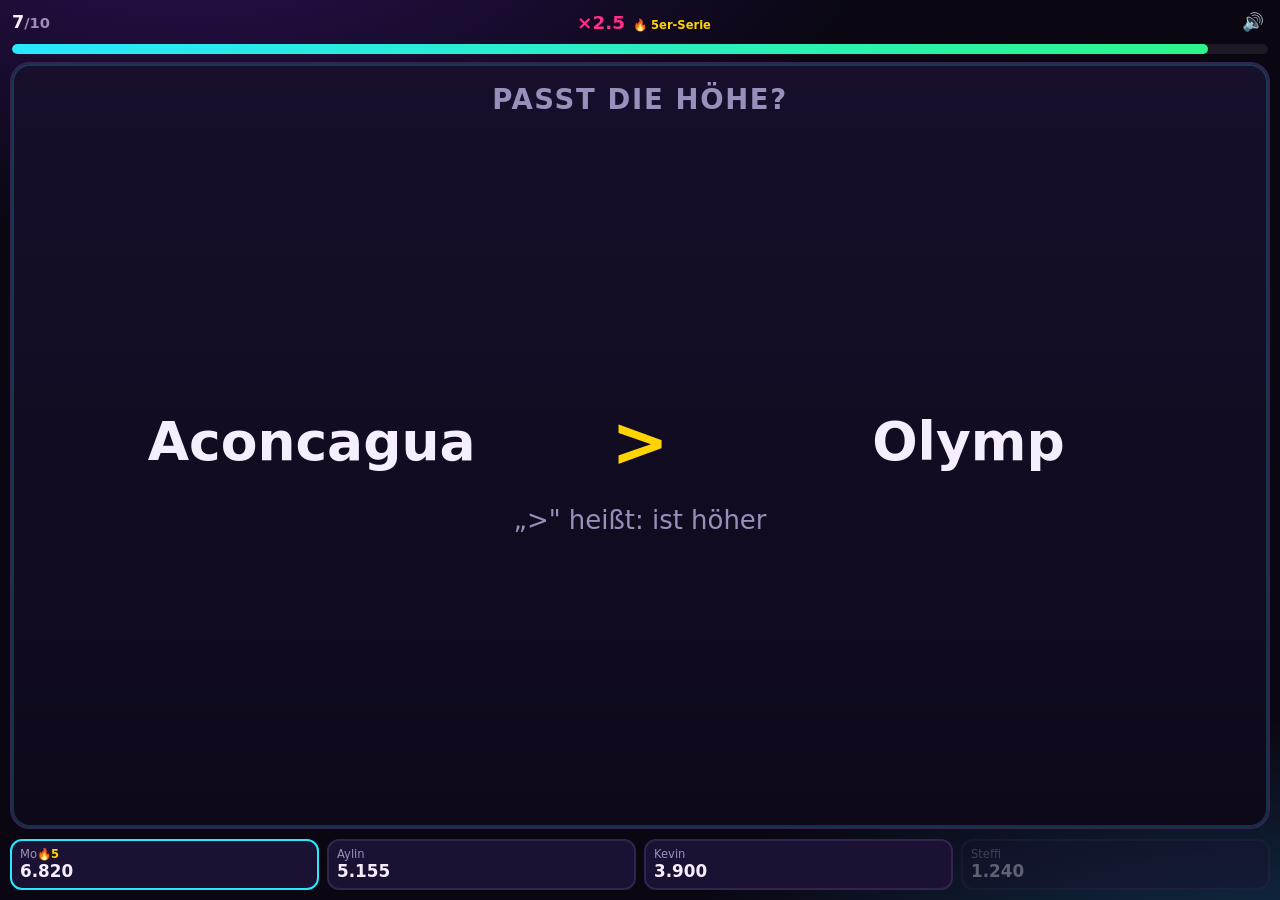
==== public/probe.html @ f50dafd8 "Reflex Royale: Reaktions-Partyspiel für 2-4 Spieler Deno-Server mit WebSocket-Lobby, Vanilla-JS-Fron" ====
<!DOCTYPE html>
<html lang="de">
<head>
<meta charset="utf-8">
<meta name="viewport" content="width=device-width, initial-scale=1">
<title>Layoutprobe</title>
<link rel="stylesheet" href="style.css">
<style>
  /* Für den Screenshot: sonst trifft er Frame 0 mit opacity:0. */
  *, *::before, *::after { animation: none !important; transition: none !important; }
</style>
</head>
<body>
<section id="screen-game" class="screen active">
  <div id="game" class="game">
    <header class="topbar">
      <div class="tb-round"><span id="roundNo">7</span><small>/<span id="roundTotal">10</span></small></div>
      <div id="combo" class="tb-combo show hot">
        <span class="combo-x">&times;2.5</span><span class="combo-n">&#128293; 5er-Serie</span>
      </div>
      <button id="soundBtn" class="tb-sound">&#128266;</button>
    </header>
    <div id="timerbar" class="timerbar"><div id="timerFill" style="width:62%"></div></div>
    <main id="stage" class="stage live">
      <div id="stageContent" class="stage-content"></div>
      <div id="feedback" class="feedback"></div>
      <div id="overlay" class="overlay"></div>
    </main>
    <footer id="scorebar" class="scorebar">
      <div class="chip me"><div class="chip-name">Mo<span class="chip-streak">&#128293;5</span></div><div class="chip-score">6.820</div></div>
      <div class="chip"><div class="chip-name">Aylin</div><div class="chip-score">5.155</div></div>
      <div class="chip"><div class="chip-name">Kevin</div><div class="chip-score">3.900</div></div>
      <div class="chip gone"><div class="chip-name">Steffi</div><div class="chip-score">1.240</div></div>
    </footer>
  </div>
</section>

<script type="module">
import { createRenderer } from "./render.js";
const SAMPLES = {"compare": {"kind": "verdict", "bar": "round", "scale": 2800, "type": "compare", "prompt": "Passt die H\u00f6he?", "hint": "Dr\u00fccke, wenn die Aussage stimmt", "duration": 5200, "triggerAt": 0, "payload": {"left": "Aconcagua", "right": "Olymp", "op": ">", "legend": "ist h\u00f6her"}}, "symbol": {"type": "symbol", "kind": "watch", "bar": "step", "prompt": "Ist das Symbol zu sehen?", "hint": "Dr\u00fccke, sobald genau dieses Symbol erscheint", "duration": 3900, "stepInterval": 1300, "scale": 1300, "triggerAt": 2600, "payload": {"target": "\u2708", "steps": [{"t": 0, "s": "\u273f"}, {"t": 1300, "s": "\u2602"}, {"t": 2600, "s": "\u2708"}]}}, "emojihunt": {"type": "emojihunt", "kind": "watch", "bar": "step", "prompt": "Suche im Raster", "hint": "Dr\u00fccke, sobald \ud83c\udf4e auftaucht", "duration": 3600, "stepInterval": 1800, "scale": 1800, "triggerAt": 1800, "payload": {"target": "\ud83c\udf4e", "cols": 5, "frames": [{"t": 0, "cells": ["\ud83c\udf81", "\ud83c\udf4d", "\u2b50", "\u26a1", "\ud83c\udf49", "\ud83d\udd14", "\u2b50", "\ud83c\udf49", "\ud83d\udd14", "\ud83c\udf49", "\ud83c\udf4b", "\ud83c\udf4d", "\ud83c\udf47", "\u26a1", "\ud83c\udf47", "\ud83c\udf49", "\ud83c\udf4b", "\ud83c\udf4d", "\u2b50", "\ud83c\udf81"]}, {"t": 1800, "cells": ["\ud83d\udc8e", "\ud83c\udf4e", "\u2b50", "\u2b50", "\ud83d\udd14", "\ud83c\udf49", "\ud83c\udf49", "\ud83d\udc51", "\ud83d\udc51", "\u26a1", "\ud83c\udf47", "\ud83d\udc8e", "\ud83d\udd14", "\ud83c\udf49", "\ud83d\udd14", "\ud83c\udf4b", "\ud83c\udf81", "\u26a1", "\ud83c\udf47", "\ud83c\udf49"]}]}}, "category": {"type": "category", "kind": "watch", "bar": "step", "prompt": "Kategorie: OBST", "hint": "Dr\u00fccke, sobald ein Wort aus der Kategorie OBST erscheint", "duration": 3400, "stepInterval": 1700, "scale": 1700, "triggerAt": 1700, "payload": {"label": "OBST", "steps": [{"t": 0, "w": "Beige"}, {"t": 1700, "w": "Mango"}]}}, "numbers": {"type": "numbers", "kind": "watch", "bar": "step", "prompt": "Zahl durch 5 teilbar?", "hint": "Dr\u00fccke, sobald eine Zahl durch 5 teilbar erscheint", "duration": 2800, "stepInterval": 1400, "scale": 1400, "triggerAt": 1400, "payload": {"ruleText": "durch 5 teilbar", "steps": [{"t": 0, "n": 74}, {"t": 1400, "n": 60}]}}, "redtriangle": {"kind": "watch", "bar": "none", "scale": 1200, "type": "redtriangle", "prompt": "Finde das rote Dreieck", "hint": "Dr\u00fccke, sobald es hinter den Kl\u00f6tzen hervorkommt", "duration": 5200, "triggerAt": 1580, "payload": {"tri": {"size": 17, "x": 52.65300902050107, "y": 52.56295968374821}, "cover": {"w": 34.94083672055092, "h": 33.79613604744829, "x": 48.18045902472856, "y": 48.30566815651925, "vx": -9.591311166063205, "vy": -7.9496943591847185, "c": "#2b3350"}, "decoys": [{"w": 19.47031348092759, "h": 25.35208919946324, "x": 20.714743122238755, "y": 67.75239620953056, "vx": -18.473694466186835, "vy": 20.83217669225305, "c": "#3a2f6b", "shape": "tri"}, {"w": 14.234524244012448, "h": 14.007587907480616, "x": 15.075745987123184, "y": 42.6094149661124, "vx": -18.80406579497106, "vy": -17.55029815632541, "c": "#1f4d5c", "shape": "tri"}, {"w": 15.254197005195966, "h": 20.18206855095222, "x": 10.193867034155247, "y": 35.7971902564366, "vx": 21.280525351223176, "vy": -7.865821152509945, "c": "#4a2b46", "shape": "tri"}, {"w": 22.25277326508252, "h": 21.47027501969145, "x": 33.467370672477145, "y": 1.0808300814253435, "vx": -18.76496717508939, "vy": 6.063957543035046, "c": "#2f4a2b", "shape": "tri"}, {"w": 22.791680502751284, "h": 19.515104475546273, "x": 27.676231895338926, "y": 51.3059593809182, "vx": -10.70695305271674, "vy": -16.616252565763148, "c": "#5c4423", "shape": "circle"}]}}, "smileys": {"kind": "watch", "bar": "none", "scale": 1200, "type": "smileys", "prompt": "Ist ein trauriger Smiley zu sehen?", "hint": "Dr\u00fccke, sobald einer traurig guckt", "duration": 6500, "triggerAt": 2863, "payload": {"cols": 5, "faces": ["\ud83d\ude42", "\ud83d\ude0a", "\ud83d\ude0a", "\ud83d\ude00", "\ud83d\ude0a", "\ud83d\ude04", "\ud83d\ude42", "\ud83d\ude0a", "\ud83d\ude00", "\ud83d\ude0a", "\ud83d\ude00", "\ud83d\ude00", "\ud83d\ude42", "\ud83d\ude00", "\ud83d\ude00", "\ud83d\ude04", "\ud83d\ude00", "\ud83d\ude00", "\ud83d\ude42", "\ud83d\ude42"], "flips": [{"t": 240, "i": 8, "f": "\ud83d\ude0a"}, {"t": 469, "i": 17, "f": "\ud83d\ude04"}, {"t": 729, "i": 9, "f": "\ud83d\ude42"}, {"t": 967, "i": 10, "f": "\ud83d\ude00"}, {"t": 1257, "i": 2, "f": "\ud83d\ude00"}, {"t": 1475, "i": 18, "f": "\ud83d\ude04"}, {"t": 1719, "i": 8, "f": "\ud83d\ude42"}, {"t": 1958, "i": 6, "f": "\ud83d\ude04"}, {"t": 2238, "i": 7, "f": "\ud83d\ude0a"}, {"t": 2478, "i": 1, "f": "\ud83d\ude0a"}, {"t": 2685, "i": 1, "f": "\ud83d\ude00"}, {"t": 2978, "i": 8, "f": "\ud83d\ude00"}, {"t": 3261, "i": 1, "f": "\ud83d\ude0a"}, {"t": 3486, "i": 2, "f": "\ud83d\ude04"}, {"t": 3758, "i": 8, "f": "\ud83d\ude42"}, {"t": 4271, "i": 18, "f": "\ud83d\ude0a"}, {"t": 4566, "i": 2, "f": "\ud83d\ude42"}, {"t": 4821, "i": 12, "f": "\ud83d\ude04"}, {"t": 5040, "i": 9, "f": "\ud83d\ude04"}, {"t": 5495, "i": 12, "f": "\ud83d\ude42"}, {"t": 5729, "i": 8, "f": "\ud83d\ude04"}, {"t": 6008, "i": 12, "f": "\ud83d\ude00"}, {"t": 6242, "i": 19, "f": "\ud83d\ude42"}], "sadIndex": 10, "sad": "\ud83d\ude2d", "sadAt": 2863}}, "same": {"kind": "verdict", "bar": "round", "scale": 2800, "type": "same", "prompt": "Beide Muster gleich?", "hint": "Dr\u00fccke, wenn sie identisch sind", "duration": 5800, "triggerAt": 0, "payload": {"a": ["\u2618", "\u273f", "\u2602", "\u2602", "\u2618", "\u2618", "\u263e", "\u2618", "\u2618"], "b": ["\u2618", "\u273f", "\u2602", "\u2602", "\u2618", "\u2618", "\u263e", "\u2618", "\u2618"], "cols": 3}}, "traffic": {"kind": "watch", "bar": "none", "scale": 1200, "type": "traffic", "prompt": "Dr\u00fccke bei GR\u00dcN", "hint": "Gelb ist eine Falle \u2013 nur Gr\u00fcn z\u00e4hlt", "duration": 6000, "triggerAt": 1700, "payload": {"steps": [{"t": 0, "s": "red"}, {"t": 1700, "s": "green"}]}}, "timing": {"type": "timing", "kind": "precision", "bar": "none", "prompt": "Genau auf die Linie", "hint": "Dr\u00fccke exakt, wenn der Balken die Markierung erreicht", "duration": 4200, "scale": 450, "tolerance": 450, "triggerAt": 3023, "payload": {"markPct": 0.7198365365131214}}, "stroop": {"kind": "verdict", "bar": "round", "scale": 1600, "type": "stroop", "prompt": "Wort und Farbe gleich?", "hint": "Dr\u00fccke nur, wenn das Wort in seiner eigenen Farbe steht", "duration": 4200, "triggerAt": 0, "payload": {"word": "GR\u00dcN", "hex": "#25d366"}}};
const view = (location.hash || "#compare").slice(1);
const $ = (id) => document.getElementById(id);

const LOBBY = `
<section class="screen active"><div class="lobby">
  <div class="codebox"><span class="codebox-label">Raumcode</span><strong>7QK4</strong>
    <span class="codebox-vis">&Ouml;ffentlich &ndash; steht in der Liste</span>
    <button class="btn ghost small">Link kopieren</button></div>
  <div class="lobby-head"><h2>Spieler <span>3/4</span></h2></div>
  <div class="playerlist">
    <div class="pcard"><div class="pcard-name">Mo &#128081;</div><div class="pcard-state">Host</div></div>
    <div class="pcard ready"><div class="pcard-name">Aylin</div><div class="pcard-state">bereit</div></div>
    <div class="pcard"><div class="pcard-name">Kevin</div><div class="pcard-state">wartet</div></div>
    <div class="pcard empty"><div class="pcard-name">frei</div></div>
  </div>
  <div>
    <div class="setting"><span class="setting-label">Runden</span>
      <div class="segmented"><button class="seg">6</button><button class="seg sel">10</button>
      <button class="seg">14</button><button class="seg">20</button></div></div>
    <div class="setting"><span class="setting-label">Sichtbar</span>
      <div class="segmented"><button class="seg sel">&Ouml;ffentlich</button><button class="seg">Privat</button></div></div>
    <button class="btn big">Spiel starten</button>
    <p class="hintline">Warten auf die anderen &hellip;</p>
  </div>
  <button class="btn ghost small">Raum verlassen</button>
</div></section>`;

const FINAL = `
<section class="screen active"><div class="final">
  <h2 class="final-title">Endstand</h2>
  <ol class="podium">
    <li class="pod pod-0 me"><span class="pod-medal">&#129351;</span><span class="pod-name">Mo</span>
      <span class="pod-meta">6 Runden gewonnen &middot; 5er-Serie &middot; schnellste 214 ms</span><span class="pod-score">12.480</span></li>
    <li class="pod pod-1"><span class="pod-medal">&#129352;</span><span class="pod-name">Aylin</span>
      <span class="pod-meta">3 Runden gewonnen &middot; 3er-Serie &middot; schnellste 268 ms</span><span class="pod-score">9.130</span></li>
    <li class="pod pod-2"><span class="pod-medal">&#129353;</span><span class="pod-name">Kevin</span>
      <span class="pod-meta">1 Runde gewonnen &middot; schnellste 331 ms</span><span class="pod-score">4.005</span></li>
    <li class="pod pod-3"><span class="pod-medal">4&#65039;&#8419;</span><span class="pod-name">Steffi</span>
      <span class="pod-meta">0 Runden gewonnen &middot; schnellste 402 ms</span><span class="pod-score">1.250</span></li>
  </ol>
  <button class="btn big">Nochmal!</button>
</div></section>`;

const HOME = `
<section class="screen active"><div class="home">
  <h1 class="logo"><span>REFLEX</span><em>ROYALE</em></h1>
  <p class="tagline">Schnell dr&uuml;cken. Aber nur, wenn es stimmt.</p>
  <label class="field-label">Dein Name</label>
  <input value="Mo">
  <div class="setting"><span class="setting-label">Sichtbar</span>
    <div class="segmented"><button class="seg sel">&Ouml;ffentlich</button><button class="seg">Privat</button></div></div>
  <button class="btn big">Raum er&ouml;ffnen</button>
  <div class="or"><span>oder beitreten</span></div>
  <div class="rooms-head">Offene R&auml;ume <span>(3)</span></div>
  <div class="roomlist">
    <button class="roomrow"><span class="roomrow-host">Aylin</span><span class="roomrow-meta">10 Runden</span><span class="roomrow-count">3/4</span></button>
    <button class="roomrow"><span class="roomrow-host">Kevin</span><span class="roomrow-meta">20 Runden</span><span class="roomrow-count">2/4</span></button>
    <button class="roomrow"><span class="roomrow-host">Steffi</span><span class="roomrow-meta">6 Runden</span><span class="roomrow-count">1/4</span></button>
  </div>
  <div class="joinrow"><input placeholder="CODE"><button class="btn">Mit Code</button></div>
  <button class="btn ghost small">Wie geht das?</button>
</div></section>`;

if (view === "home") { document.body.innerHTML = HOME; } else
if (view === "lobby") { document.body.innerHTML = LOBBY; }
else if (view === "final") { document.body.innerHTML = FINAL; }
else if (view === "flash") {
  const ov = $("overlay");
  ov.className = "overlay show flash";
  ov.innerHTML = `
    <div class="fl-delta plus">+1.375</div>
    <div class="fl-badges"><span class="fl-badge">BLITZ</span><span class="fl-badge mult">Serie &times;2.5</span></div>
    <div class="fl-win mine">RUNDE GEWONNEN</div>
    <div class="fl-truth">Ab dem Moment war Dr&uuml;cken richtig</div>`;
} else if (view === "prelude") {
  const ov = $("overlay");
  ov.className = "overlay show prelude";
  ov.innerHTML = `
    <div class="prompt">Drücke, sobald &#127826; auftaucht</div>
    <div class="hint">Suche im Raster</div>
    <div class="countdown">2</div>`;
} else if (view === "feedback") {
  const r = SAMPLES.symbol;
  createRenderer(r, $("stageContent")).frame(r.triggerAt + 200);
  const fb = $("feedback");
  fb.className = "feedback show fb-hit";
  fb.innerHTML = "TREFFER<small>241 ms</small>";
  $("stage").classList.add("pressed");
} else {
  const r = SAMPLES[view];
  const inst = createRenderer(r, $("stageContent"));
  const t = r.triggerAt !== null ? r.triggerAt + 250 : r.duration * 0.6;
  inst.frame(t);
  // Balken so setzen, wie ihn die App an dieser Stelle zeigen würde.
  $("timerbar").classList.toggle("off", r.bar === "none");
  let left = 1;
  if (r.bar === "step" && r.stepInterval) left = 1 - (t % r.stepInterval) / r.stepInterval;
  else if (r.bar === "round") left = Math.max(0, 1 - t / r.duration);
  $("timerFill").style.width = (left * 100) + "%";
}
</script>
</body>
</html>
---- public/style.css ----
/* REFLEX ROYALE – Neon-Automat.
   Höhen durchgängig in dvh und über Flex-Resthöhe, nie als Bruchteil des
   Viewports: auf Android zählt vh die eingeblendete URL-Leiste nicht mit.
   Die Spielfläche misst sich per Container-Queries selbst aus, damit die
   Inhalte auf dem Handy und am Rechner gleich gut passen. */

:root {
  --bg: #0a0713;
  --bg2: #150d28;
  --panel: #1b1233;
  --line: #33244f;
  --ink: #f4eeff;
  --dim: #9a8fbb;
  --pink: #ff2e88;
  --cyan: #29e7ff;
  --gold: #ffd400;
  --purple: #8e2de2;
  --good: #2bf58a;
  --bad: #ff4d5e;
  --radius: 16px;
}

* { box-sizing: border-box; margin: 0; padding: 0; }

html, body {
  height: 100%;
  overscroll-behavior: none;
}

body {
  background:
    radial-gradient(90vw 60vh at 15% -10%, #2a1150 0%, transparent 60%),
    radial-gradient(80vw 50vh at 100% 110%, #12324d 0%, transparent 60%),
    var(--bg);
  color: var(--ink);
  font-family: system-ui, -apple-system, "Segoe UI", Roboto, sans-serif;
  font-size: 16px;
  -webkit-tap-highlight-color: transparent;
  -webkit-user-select: none;
  user-select: none;
}

button, input { font: inherit; color: inherit; }

/* --- Bildschirme --------------------------------------------------------- */

.screen {
  position: fixed;
  inset: 0;
  display: none;
  overflow-y: auto;
  padding: env(safe-area-inset-top) env(safe-area-inset-right)
           env(safe-area-inset-bottom) env(safe-area-inset-left);
}
.screen.active { display: block; }
#screen-game.active { display: block; overflow: hidden; }

/* --- Bausteine ----------------------------------------------------------- */

.btn {
  display: block;
  width: 100%;
  padding: 14px 18px;
  border: none;
  border-radius: var(--radius);
  background: linear-gradient(160deg, var(--pink), #b3186a);
  color: #fff;
  font-weight: 800;
  letter-spacing: .04em;
  cursor: pointer;
  box-shadow: 0 6px 0 #7d0f49, 0 10px 24px #ff2e8840;
  transition: transform .08s, box-shadow .08s, filter .15s;
}
.btn:active { transform: translateY(4px); box-shadow: 0 2px 0 #7d0f49; }
.btn:disabled { filter: grayscale(.7) brightness(.6); cursor: not-allowed; }
.btn.big { padding: 18px; font-size: 1.15rem; }
.btn.small { padding: 9px 14px; font-size: .85rem; width: auto; }
.btn.ghost {
  background: transparent;
  border: 2px solid var(--line);
  color: var(--dim);
  box-shadow: none;
}
.btn.ghost:active { transform: translateY(2px); }
.btn.on { background: linear-gradient(160deg, var(--good), #12a35d); box-shadow: 0 6px 0 #0b7a45; }

input {
  width: 100%;
  padding: 14px 16px;
  border: 2px solid var(--line);
  border-radius: var(--radius);
  background: #0f0a1d;
  outline: none;
}
input:focus { border-color: var(--cyan); }

.hintline { color: var(--dim); font-size: .85rem; text-align: center; margin-top: 10px; }

#status, #toast {
  position: fixed;
  left: 50%;
  transform: translateX(-50%);
  padding: 8px 16px;
  border-radius: 999px;
  background: #000c;
  border: 1px solid var(--line);
  font-size: .82rem;
  z-index: 60;
  opacity: 0;
  pointer-events: none;
  transition: opacity .2s;
}
#status { top: calc(8px + env(safe-area-inset-top)); }
#toast { bottom: calc(18px + env(safe-area-inset-bottom)); }
#status.show, #toast.show { opacity: 1; }

/* --- Startseite ---------------------------------------------------------- */

.home, .lobby, .final {
  max-width: 460px;
  margin: 0 auto;
  padding: 28px 20px 40px;
  display: flex;
  flex-direction: column;
  gap: 14px;
  min-height: 100dvh;
  justify-content: center;
}

.logo {
  text-align: center;
  line-height: .92;
  font-weight: 900;
  letter-spacing: .02em;
}
.logo span {
  display: block;
  font-size: 2.6rem;
  color: var(--cyan);
  text-shadow: 0 0 18px #29e7ff80;
}
.logo em {
  display: block;
  font-style: normal;
  font-size: 3.2rem;
  color: var(--gold);
  text-shadow: 0 0 22px #ffd40070;
}
.tagline { text-align: center; color: var(--dim); margin-bottom: 10px; }
.field-label { font-size: .8rem; color: var(--dim); letter-spacing: .08em; text-transform: uppercase; }

.or {
  display: flex;
  align-items: center;
  gap: 12px;
  color: var(--dim);
  font-size: .8rem;
}
.or::before, .or::after {
  content: "";
  flex: 1;
  height: 1px;
  background: var(--line);
}

.joinrow { display: flex; gap: 10px; }
.joinrow input { text-align: center; letter-spacing: .3em; font-weight: 800; }
.joinrow .btn { width: auto; flex: 0 0 auto; }

/* --- Offene Räume -------------------------------------------------------- */

.rooms-head {
  font-size: .8rem;
  letter-spacing: .1em;
  text-transform: uppercase;
  color: var(--dim);
}
.rooms-head span { color: var(--cyan); }
.roomlist { display: flex; flex-direction: column; gap: 8px; }
.rooms-empty {
  font-size: .82rem;
  color: var(--dim);
  line-height: 1.45;
  padding: 12px 14px;
  border: 2px dashed var(--line);
  border-radius: var(--radius);
}
.roomrow {
  display: grid;
  grid-template-columns: minmax(0, 1fr) auto auto;
  align-items: center;
  gap: 12px;
  width: 100%;
  padding: 13px 14px;
  border: 2px solid var(--line);
  border-radius: var(--radius);
  background: var(--panel);
  cursor: pointer;
  text-align: left;
  transition: border-color .15s, transform .08s;
}
.roomrow:active { transform: translateY(2px); }
.roomrow:hover { border-color: var(--cyan); }
.roomrow-host {
  font-weight: 800;
  overflow: hidden;
  text-overflow: ellipsis;
  white-space: nowrap;
}
.roomrow-meta { font-size: .78rem; color: var(--dim); }
.roomrow-count {
  font-weight: 900;
  color: var(--gold);
  font-variant-numeric: tabular-nums;
}
.codebox-vis { display: block; font-size: .76rem; color: var(--dim); margin-bottom: 10px; }

/* --- Lobby --------------------------------------------------------------- */

.codebox {
  text-align: center;
  background: var(--panel);
  border: 2px dashed var(--line);
  border-radius: var(--radius);
  padding: 16px;
}
.codebox-label { display: block; font-size: .72rem; letter-spacing: .18em; color: var(--dim); text-transform: uppercase; }
.codebox strong {
  display: block;
  font-size: 2.6rem;
  font-weight: 900;
  letter-spacing: .22em;
  color: var(--gold);
  margin: 4px 0 10px;
}
.codebox .btn { margin: 0 auto; }

.lobby-head h2 { font-size: 1rem; letter-spacing: .08em; text-transform: uppercase; color: var(--dim); }
.lobby-head span { color: var(--ink); }

.playerlist { display: grid; grid-template-columns: 1fr 1fr; gap: 10px; }
.pcard {
  background: var(--panel);
  border: 2px solid var(--line);
  border-radius: var(--radius);
  padding: 14px 12px;
  min-height: 76px;
  display: flex;
  flex-direction: column;
  justify-content: center;
  gap: 4px;
}
.pcard.empty { opacity: .4; border-style: dashed; }
.pcard.ready { border-color: var(--good); box-shadow: 0 0 18px #2bf58a30; }
.pcard-name { font-weight: 800; overflow: hidden; text-overflow: ellipsis; white-space: nowrap; }
.pcard-state { font-size: .78rem; color: var(--dim); }

.setting { display: flex; align-items: center; justify-content: space-between; gap: 12px; margin: 6px 0 12px; }
.setting-label { font-size: .8rem; color: var(--dim); text-transform: uppercase; letter-spacing: .1em; }
.segmented { display: flex; gap: 6px; }
.seg {
  border: 2px solid var(--line);
  background: transparent;
  color: var(--dim);
  border-radius: 10px;
  padding: 8px 12px;
  font-weight: 800;
  cursor: pointer;
}
.seg.sel { border-color: var(--cyan); color: var(--cyan); background: #29e7ff18; }

/* --- Spielbildschirm ----------------------------------------------------- */
/* Drei gestapelte Zeilen: Kopf und Fuß nehmen, was sie brauchen, die Bühne
   bekommt exakt den Rest. Deshalb min-height:0 – ohne das weigert sich ein
   Flex-Kind zu schrumpfen und die Bühne wächst aus dem Bild heraus. */

.game {
  height: 100dvh;
  display: flex;
  flex-direction: column;
  padding: env(safe-area-inset-top) env(safe-area-inset-right)
           env(safe-area-inset-bottom) env(safe-area-inset-left);
}

.topbar {
  flex: 0 0 auto;
  display: flex;
  align-items: center;
  gap: 10px;
  padding: 8px 12px;
}
.tb-round { font-weight: 900; font-size: 1.1rem; }
.tb-round small { color: var(--dim); font-weight: 700; }
/* Die Serie ist das, was sich über Runden aufbaut und was man verlieren
   kann – sie steht deshalb mittig oben statt am Rand. */
.tb-combo {
  flex: 1;
  display: flex;
  align-items: baseline;
  justify-content: center;
  gap: .5em;
  opacity: 0;
  transition: opacity .25s;
}
.tb-combo.show { opacity: 1; }
.combo-x { font-weight: 900; font-size: 1.15rem; color: var(--gold); }
.combo-n { font-size: .72rem; color: var(--dim); font-weight: 700; }
.tb-combo.hot .combo-x { color: var(--pink); animation: blink .8s infinite; }
.tb-combo.hot .combo-n { color: var(--gold); }
.tb-sound {
  background: none;
  border: none;
  font-size: 1.1rem;
  cursor: pointer;
  padding: 4px;
}

.timerbar {
  flex: 0 0 auto;
  height: 10px;
  transition: opacity .2s;
  margin: 0 12px 8px;
  border-radius: 999px;
  background: #ffffff14;
  overflow: hidden;
}
#timerFill {
  height: 100%;
  width: 100%;
  border-radius: 999px;
  background: linear-gradient(90deg, var(--cyan), var(--good));
}
#timerFill.low { background: linear-gradient(90deg, var(--gold), var(--bad)); }
.timerbar.off { opacity: 0; }

.stage {
  flex: 1 1 auto;
  min-height: 0;
  position: relative;
  margin: 0 10px;
  border-radius: 20px;
  background: linear-gradient(180deg, #170f2b, #0d091a);
  border: 2px solid var(--line);
  overflow: hidden;
  container-type: size;
  touch-action: none;
}
.stage.live { cursor: pointer; }
.stage.live::after {
  content: "";
  position: absolute;
  inset: 0;
  border-radius: 18px;
  box-shadow: inset 0 0 0 2px #29e7ff30;
  pointer-events: none;
}
.stage.pressed { filter: saturate(.55) brightness(.75); }

.stage-content {
  position: absolute;
  inset: 0;
  display: flex;
  flex-direction: column;
  align-items: center;
  justify-content: center;
  gap: 3cqmin;
  padding: 9cqmin 3cqmin 3cqmin;
  text-align: center;
}

/* Die Frage steht die ganze Runde über oben – aus dem Fluss genommen,
   damit der eigentliche Inhalt in der Bühne mittig bleibt. */
.stage-prompt {
  position: absolute;
  top: 2.5cqmin;
  left: 3cqmin;
  right: 3cqmin;
  z-index: 3;
  font-size: 3.6cqmin;
  font-weight: 800;
  letter-spacing: .06em;
  text-transform: uppercase;
  color: var(--dim);
}

.scorebar {
  flex: 0 0 auto;
  display: flex;
  gap: 8px;
  padding: 10px 10px calc(10px + env(safe-area-inset-bottom));
}
.chip {
  flex: 1;
  min-width: 0;
  background: var(--panel);
  border: 2px solid var(--line);
  border-radius: 12px;
  padding: 7px 8px;
  line-height: 1.15;
}
.chip.me { border-color: var(--cyan); }
.chip.gone { opacity: .35; }
.chip-name {
  font-size: .72rem;
  color: var(--dim);
  overflow: hidden;
  text-overflow: ellipsis;
  white-space: nowrap;
}
.chip-streak { color: var(--gold); font-weight: 800; }
.chip-score { font-weight: 900; font-size: 1.05rem; }
.chip.hit { animation: chipHit .45s ease-out; }

@keyframes chipHit {
  0% { transform: scale(1); border-color: var(--gold); }
  40% { transform: scale(1.09); border-color: var(--gold); }
  100% { transform: scale(1); }
}

/* --- Rückmeldung beim Drücken -------------------------------------------- */

.feedback {
  position: absolute;
  inset: 0;
  display: none;
  flex-direction: column;
  align-items: center;
  justify-content: center;
  font-weight: 900;
  font-size: 11cqmin;
  letter-spacing: .04em;
  z-index: 20;
  pointer-events: none;
  text-shadow: 0 4px 24px #000;
}
.feedback.show { display: flex; animation: fbPop .35s ease-out; }
.feedback small { font-size: 5cqmin; opacity: .8; font-weight: 700; }
.fb-hit, .fb-perfect { color: var(--good); }
.fb-early, .fb-wrong, .fb-off { color: var(--bad); }

@keyframes fbPop {
  from { transform: scale(.6); opacity: 0; }
  to { transform: scale(1); opacity: 1; }
}

.shake { animation: shake .4s; }
@keyframes shake {
  0%, 100% { transform: translateX(0); }
  20% { transform: translateX(-8px); }
  40% { transform: translateX(7px); }
  60% { transform: translateX(-5px); }
  80% { transform: translateX(3px); }
}

/* --- Überblendung: Walzen, Vorlauf, Ergebnis ----------------------------- */

.overlay {
  position: absolute;
  inset: 0;
  display: none;
  flex-direction: column;
  align-items: center;
  justify-content: center;
  gap: 2.5cqmin;
  padding: 4cqmin;
  background: #0a0713e8;
  backdrop-filter: blur(3px);
  z-index: 30;
  text-align: center;
}
.overlay.show { display: flex; }

.overlay .prompt {
  font-size: 7cqmin;
  font-weight: 900;
  line-height: 1.15;
  max-width: 92%;
}
.overlay .hint { font-size: 3.8cqmin; color: var(--dim); max-width: 88%; line-height: 1.35; }
.overlay .countdown {
  position: relative;
  font-size: 13cqmin;
  font-weight: 900;
  color: var(--cyan);
  min-height: 1em;
}
.countdown.beat { animation: fbPop .3s ease-out; }
/* „Noch nicht …", wenn jemand schon im Vorlauf tippt. Kostet nichts, sagt
   aber, dass der Druck nicht gezählt hat. */
.countdown.nudge::after {
  content: attr(data-nudge);
  position: absolute;
  left: 50%;
  top: 105%;
  transform: translateX(-50%);
  white-space: nowrap;
  font-size: 3.4cqmin;
  font-weight: 700;
  color: var(--dim);
  animation: fadeOut 1.1s ease-out forwards;
}
@keyframes fadeOut { from { opacity: 1; } to { opacity: 0; } }

@keyframes blink { 50% { opacity: .35; } }

/* --- Kurze Rückmeldung nach der Runde ------------------------------------ */
/* Bewusst keine Tabelle: der Punktestand steht durchgehend unten in der
   Leiste, ein Zwischenstand nach jeder Runde bremst nur. */

.overlay.flash { gap: 1.5cqmin; }
.fl-delta {
  font-size: 16cqmin;
  font-weight: 900;
  font-variant-numeric: tabular-nums;
  line-height: 1;
  animation: fbPop .3s ease-out;
}
.fl-delta.plus { color: var(--good); text-shadow: 0 0 30px #2bf58a55; }
.fl-delta.zero { color: var(--dim); }
.fl-badges { display: flex; flex-wrap: wrap; gap: 1.5cqmin; justify-content: center; }
.fl-badge {
  padding: .9cqmin 2.4cqmin;
  border-radius: 999px;
  background: #ffd40022;
  border: 1px solid #ffd40055;
  color: var(--gold);
  font-size: 3.2cqmin;
  font-weight: 800;
  letter-spacing: .06em;
}
.fl-badge.mult { background: #ff2e8822; border-color: #ff2e8855; color: var(--pink); }
.fl-win { font-size: 5cqmin; font-weight: 900; color: var(--dim); min-height: 1em; }
.fl-win.mine { color: var(--gold); text-shadow: 0 0 22px #ffd4004d; }
.fl-truth { font-size: 3.4cqmin; color: var(--dim); max-width: 90%; }

/* --- Rundeninhalte ------------------------------------------------------- */

.cmp { display: flex; align-items: center; justify-content: center; gap: 3cqmin; width: 100%; }
.cmp-side {
  flex: 1;
  font-size: 7cqmin;
  font-weight: 900;
  line-height: 1.1;
  overflow-wrap: anywhere;
}
.cmp-op {
  flex: 0 0 auto;
  font-size: 9cqmin;
  font-weight: 900;
  color: var(--gold);
}
.cmp-legend { font-size: 3.4cqmin; color: var(--dim); }

.bignum { font-size: 12cqmin; font-weight: 900; font-variant-numeric: tabular-nums; letter-spacing: .02em; }
.bigword { font-size: 10cqmin; font-weight: 900; overflow-wrap: anywhere; }
.bigsym { font-size: 26cqmin; line-height: 1; }
.stroop { font-size: 15cqmin; font-weight: 900; letter-spacing: .04em; }

.pop { animation: popIn .16s ease-out; }
@keyframes popIn {
  from { transform: scale(.72); }
  to { transform: scale(1); }
}

.target-chip {
  display: flex;
  align-items: center;
  gap: 1.6cqmin;
  padding: 1.4cqmin 3cqmin;
  border: 2px solid var(--line);
  border-radius: 999px;
  background: #ffffff0d;
}
.target-chip-label { font-size: 2.8cqmin; color: var(--dim); text-transform: uppercase; letter-spacing: .12em; }
.target-chip-name { font-size: 4.4cqmin; font-weight: 900; color: var(--gold); }
.target-chip-sym { font-size: 6cqmin; }
.swatch { width: 5cqmin; height: 5cqmin; border-radius: 50%; border: 2px solid #fff4; }

.grid {
  display: grid;
  grid-template-columns: repeat(var(--cols), 1fr);
  gap: 1.6cqmin;
  place-content: center;
}
.grid .cell {
  aspect-ratio: 1;
  display: flex;
  align-items: center;
  justify-content: center;
  font-size: 7cqmin;
  line-height: 1;
}
/* 5×4-Raster: an der Bühnenhöhe ausrichten, sonst läuft es unten raus. */
.faces, .hunt, .arrows { width: min(96cqw, 108cqh); }
.arrows .cell { color: var(--cyan); font-size: 8cqmin; }
.arrows { transition: none; }

/* Die beiden Muster brauchen einen sichtbaren Rahmen, sonst liest man sie
   als ein einziges 6×3-Raster und die Aufgabe ergibt keinen Sinn. */
.twin { display: flex; gap: 5cqmin; align-items: center; justify-content: center; }
.twin-grid {
  width: min(38cqw, 46cqh);
  padding: 2cqmin;
  border: 2px solid var(--line);
  border-radius: 14px;
  background: #ffffff0a;
}
.twin-grid .cell { font-size: 8cqmin; }

.field {
  position: relative;
  width: min(94cqw, 94cqh);
  aspect-ratio: 1;
  container-type: size;
}
.dot {
  position: absolute;
  width: 9cqmin;
  height: 9cqmin;
  margin: -4.5cqmin 0 0 -4.5cqmin;
  border-radius: 50%;
  background: var(--cyan);
  box-shadow: 0 0 10px #29e7ff70;
}

.geo { background: #0c0818; border-radius: 14px; overflow: hidden; }
.redtri {
  position: absolute;
  background: #ff2f2f;
  clip-path: polygon(50% 0, 100% 100%, 0 100%);
  filter: drop-shadow(0 0 8px #ff2f2f80);
  z-index: 1;
}
.block {
  position: absolute;
  top: 0;
  left: 0;
  border-radius: 6px;
  z-index: 2;
  will-change: transform;
}
.block-circle { border-radius: 50%; }
.block-tri { clip-path: polygon(50% 0, 100% 100%, 0 100%); border-radius: 0; }

.flash-surface { position: absolute; inset: 0; transition: background .04s linear; }
.type-colorflash .target-chip { position: relative; z-index: 2; background: #000000a8; }

.light {
  display: flex;
  flex-direction: column;
  gap: 2cqmin;
  padding: 3cqmin;
  border-radius: 6cqmin;
  background: #0c0818;
  border: 2px solid var(--line);
}
.lamp {
  width: 16cqmin;
  height: 16cqmin;
  border-radius: 50%;
  background: #ffffff12;
  transition: none;
}
.lamp-red.on { background: #ff3b3b; box-shadow: 0 0 6cqmin #ff3b3b90; }
.lamp-yellow.on { background: #ffd400; box-shadow: 0 0 6cqmin #ffd40090; }
.lamp-green.on { background: #2bf58a; box-shadow: 0 0 8cqmin #2bf58aa0; }

.track {
  position: relative;
  width: 88cqw;
  max-width: 900px;
  height: 12cqmin;
  border-radius: 999px;
  background: #ffffff12;
  overflow: hidden;
}
.track-fill { height: 100%; background: linear-gradient(90deg, var(--purple), var(--cyan)); }
.track-mark {
  position: absolute;
  top: -12%;
  height: 124%;
  width: 1.4cqmin;
  background: var(--gold);
  box-shadow: 0 0 12px var(--gold);
  transform: translateX(-50%);
}
.track-mark.hot { background: #fff; box-shadow: 0 0 22px #fff; }

/* --- Endstand ------------------------------------------------------------ */

.final-title { text-align: center; font-size: 2rem; font-weight: 900; color: var(--gold); }
.podium { list-style: none; display: flex; flex-direction: column; gap: 10px; }
.pod {
  display: grid;
  grid-template-columns: auto 1fr auto;
  grid-template-areas: "medal name score" "medal meta score";
  align-items: center;
  gap: 2px 12px;
  padding: 14px;
  border-radius: var(--radius);
  background: var(--panel);
  border: 2px solid var(--line);
}
.pod-0 { border-color: var(--gold); box-shadow: 0 0 26px #ffd40030; }
.pod.me { background: #29e7ff14; }
.pod-medal { grid-area: medal; font-size: 1.7rem; }
.pod-name { grid-area: name; font-weight: 900; }
.pod-meta { grid-area: meta; font-size: .78rem; color: var(--dim); }
.pod-score { grid-area: score; font-weight: 900; font-size: 1.3rem; color: var(--gold); }

/* --- Hilfe --------------------------------------------------------------- */

#help {
  position: fixed;
  inset: 0;
  z-index: 80;
  background: #06040ceb;
  overflow-y: auto;
  padding: 24px 20px calc(24px + env(safe-area-inset-bottom));
}
.help-inner { max-width: 460px; margin: 0 auto; display: flex; flex-direction: column; gap: 12px; }
.help-inner h2 { color: var(--cyan); }
.help-inner ul { padding-left: 20px; display: flex; flex-direction: column; gap: 8px; }
.help-inner li { line-height: 1.45; }
.help-inner b { color: var(--gold); }

@media (prefers-reduced-motion: reduce) {
  * { animation-duration: .01ms !important; transition-duration: .01ms !important; }
}
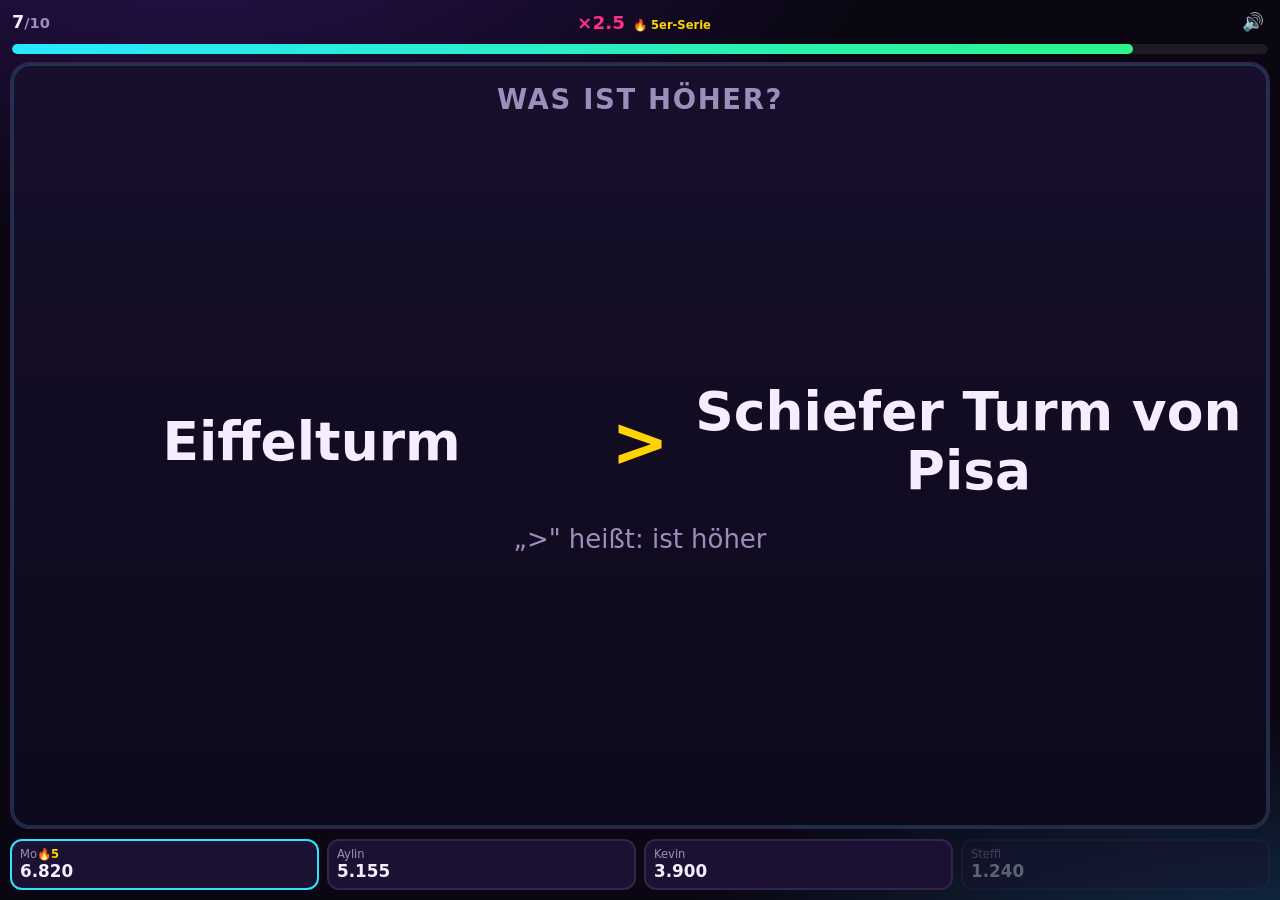
==== commit 5a82b8da: "Runden zu Serien: mehrere Aufgaben statt einem Versuch Bisher war eine Runde nach genau einer Aufgab" ====
--- a/public/probe.html
+++ b/public/probe.html
@@ -37,7 +37,7 @@
 
 <script type="module">
 import { createRenderer } from "./render.js";
-const SAMPLES = {"compare": {"kind": "verdict", "bar": "round", "scale": 2800, "type": "compare", "prompt": "Passt die H\u00f6he?", "hint": "Dr\u00fccke, wenn die Aussage stimmt", "duration": 5200, "triggerAt": 0, "payload": {"left": "Aconcagua", "right": "Olymp", "op": ">", "legend": "ist h\u00f6her"}}, "symbol": {"type": "symbol", "kind": "watch", "bar": "step", "prompt": "Ist das Symbol zu sehen?", "hint": "Dr\u00fccke, sobald genau dieses Symbol erscheint", "duration": 3900, "stepInterval": 1300, "scale": 1300, "triggerAt": 2600, "payload": {"target": "\u2708", "steps": [{"t": 0, "s": "\u273f"}, {"t": 1300, "s": "\u2602"}, {"t": 2600, "s": "\u2708"}]}}, "emojihunt": {"type": "emojihunt", "kind": "watch", "bar": "step", "prompt": "Suche im Raster", "hint": "Dr\u00fccke, sobald \ud83c\udf4e auftaucht", "duration": 3600, "stepInterval": 1800, "scale": 1800, "triggerAt": 1800, "payload": {"target": "\ud83c\udf4e", "cols": 5, "frames": [{"t": 0, "cells": ["\ud83c\udf81", "\ud83c\udf4d", "\u2b50", "\u26a1", "\ud83c\udf49", "\ud83d\udd14", "\u2b50", "\ud83c\udf49", "\ud83d\udd14", "\ud83c\udf49", "\ud83c\udf4b", "\ud83c\udf4d", "\ud83c\udf47", "\u26a1", "\ud83c\udf47", "\ud83c\udf49", "\ud83c\udf4b", "\ud83c\udf4d", "\u2b50", "\ud83c\udf81"]}, {"t": 1800, "cells": ["\ud83d\udc8e", "\ud83c\udf4e", "\u2b50", "\u2b50", "\ud83d\udd14", "\ud83c\udf49", "\ud83c\udf49", "\ud83d\udc51", "\ud83d\udc51", "\u26a1", "\ud83c\udf47", "\ud83d\udc8e", "\ud83d\udd14", "\ud83c\udf49", "\ud83d\udd14", "\ud83c\udf4b", "\ud83c\udf81", "\u26a1", "\ud83c\udf47", "\ud83c\udf49"]}]}}, "category": {"type": "category", "kind": "watch", "bar": "step", "prompt": "Kategorie: OBST", "hint": "Dr\u00fccke, sobald ein Wort aus der Kategorie OBST erscheint", "duration": 3400, "stepInterval": 1700, "scale": 1700, "triggerAt": 1700, "payload": {"label": "OBST", "steps": [{"t": 0, "w": "Beige"}, {"t": 1700, "w": "Mango"}]}}, "numbers": {"type": "numbers", "kind": "watch", "bar": "step", "prompt": "Zahl durch 5 teilbar?", "hint": "Dr\u00fccke, sobald eine Zahl durch 5 teilbar erscheint", "duration": 2800, "stepInterval": 1400, "scale": 1400, "triggerAt": 1400, "payload": {"ruleText": "durch 5 teilbar", "steps": [{"t": 0, "n": 74}, {"t": 1400, "n": 60}]}}, "redtriangle": {"kind": "watch", "bar": "none", "scale": 1200, "type": "redtriangle", "prompt": "Finde das rote Dreieck", "hint": "Dr\u00fccke, sobald es hinter den Kl\u00f6tzen hervorkommt", "duration": 5200, "triggerAt": 1580, "payload": {"tri": {"size": 17, "x": 52.65300902050107, "y": 52.56295968374821}, "cover": {"w": 34.94083672055092, "h": 33.79613604744829, "x": 48.18045902472856, "y": 48.30566815651925, "vx": -9.591311166063205, "vy": -7.9496943591847185, "c": "#2b3350"}, "decoys": [{"w": 19.47031348092759, "h": 25.35208919946324, "x": 20.714743122238755, "y": 67.75239620953056, "vx": -18.473694466186835, "vy": 20.83217669225305, "c": "#3a2f6b", "shape": "tri"}, {"w": 14.234524244012448, "h": 14.007587907480616, "x": 15.075745987123184, "y": 42.6094149661124, "vx": -18.80406579497106, "vy": -17.55029815632541, "c": "#1f4d5c", "shape": "tri"}, {"w": 15.254197005195966, "h": 20.18206855095222, "x": 10.193867034155247, "y": 35.7971902564366, "vx": 21.280525351223176, "vy": -7.865821152509945, "c": "#4a2b46", "shape": "tri"}, {"w": 22.25277326508252, "h": 21.47027501969145, "x": 33.467370672477145, "y": 1.0808300814253435, "vx": -18.76496717508939, "vy": 6.063957543035046, "c": "#2f4a2b", "shape": "tri"}, {"w": 22.791680502751284, "h": 19.515104475546273, "x": 27.676231895338926, "y": 51.3059593809182, "vx": -10.70695305271674, "vy": -16.616252565763148, "c": "#5c4423", "shape": "circle"}]}}, "smileys": {"kind": "watch", "bar": "none", "scale": 1200, "type": "smileys", "prompt": "Ist ein trauriger Smiley zu sehen?", "hint": "Dr\u00fccke, sobald einer traurig guckt", "duration": 6500, "triggerAt": 2863, "payload": {"cols": 5, "faces": ["\ud83d\ude42", "\ud83d\ude0a", "\ud83d\ude0a", "\ud83d\ude00", "\ud83d\ude0a", "\ud83d\ude04", "\ud83d\ude42", "\ud83d\ude0a", "\ud83d\ude00", "\ud83d\ude0a", "\ud83d\ude00", "\ud83d\ude00", "\ud83d\ude42", "\ud83d\ude00", "\ud83d\ude00", "\ud83d\ude04", "\ud83d\ude00", "\ud83d\ude00", "\ud83d\ude42", "\ud83d\ude42"], "flips": [{"t": 240, "i": 8, "f": "\ud83d\ude0a"}, {"t": 469, "i": 17, "f": "\ud83d\ude04"}, {"t": 729, "i": 9, "f": "\ud83d\ude42"}, {"t": 967, "i": 10, "f": "\ud83d\ude00"}, {"t": 1257, "i": 2, "f": "\ud83d\ude00"}, {"t": 1475, "i": 18, "f": "\ud83d\ude04"}, {"t": 1719, "i": 8, "f": "\ud83d\ude42"}, {"t": 1958, "i": 6, "f": "\ud83d\ude04"}, {"t": 2238, "i": 7, "f": "\ud83d\ude0a"}, {"t": 2478, "i": 1, "f": "\ud83d\ude0a"}, {"t": 2685, "i": 1, "f": "\ud83d\ude00"}, {"t": 2978, "i": 8, "f": "\ud83d\ude00"}, {"t": 3261, "i": 1, "f": "\ud83d\ude0a"}, {"t": 3486, "i": 2, "f": "\ud83d\ude04"}, {"t": 3758, "i": 8, "f": "\ud83d\ude42"}, {"t": 4271, "i": 18, "f": "\ud83d\ude0a"}, {"t": 4566, "i": 2, "f": "\ud83d\ude42"}, {"t": 4821, "i": 12, "f": "\ud83d\ude04"}, {"t": 5040, "i": 9, "f": "\ud83d\ude04"}, {"t": 5495, "i": 12, "f": "\ud83d\ude42"}, {"t": 5729, "i": 8, "f": "\ud83d\ude04"}, {"t": 6008, "i": 12, "f": "\ud83d\ude00"}, {"t": 6242, "i": 19, "f": "\ud83d\ude42"}], "sadIndex": 10, "sad": "\ud83d\ude2d", "sadAt": 2863}}, "same": {"kind": "verdict", "bar": "round", "scale": 2800, "type": "same", "prompt": "Beide Muster gleich?", "hint": "Dr\u00fccke, wenn sie identisch sind", "duration": 5800, "triggerAt": 0, "payload": {"a": ["\u2618", "\u273f", "\u2602", "\u2602", "\u2618", "\u2618", "\u263e", "\u2618", "\u2618"], "b": ["\u2618", "\u273f", "\u2602", "\u2602", "\u2618", "\u2618", "\u263e", "\u2618", "\u2618"], "cols": 3}}, "traffic": {"kind": "watch", "bar": "none", "scale": 1200, "type": "traffic", "prompt": "Dr\u00fccke bei GR\u00dcN", "hint": "Gelb ist eine Falle \u2013 nur Gr\u00fcn z\u00e4hlt", "duration": 6000, "triggerAt": 1700, "payload": {"steps": [{"t": 0, "s": "red"}, {"t": 1700, "s": "green"}]}}, "timing": {"type": "timing", "kind": "precision", "bar": "none", "prompt": "Genau auf die Linie", "hint": "Dr\u00fccke exakt, wenn der Balken die Markierung erreicht", "duration": 4200, "scale": 450, "tolerance": 450, "triggerAt": 3023, "payload": {"markPct": 0.7198365365131214}}, "stroop": {"kind": "verdict", "bar": "round", "scale": 1600, "type": "stroop", "prompt": "Wort und Farbe gleich?", "hint": "Dr\u00fccke nur, wenn das Wort in seiner eigenen Farbe steht", "duration": 4200, "triggerAt": 0, "payload": {"word": "GR\u00dcN", "hex": "#25d366"}}};
+const SAMPLES = {"compare": {"type": "compare", "prompt": "Was ist h\u00f6her?", "hint": "Dr\u00fccke, sobald eine Aussage stimmt", "payload": {"op": ">", "legend": "ist h\u00f6her"}, "kind": "series", "bar": "step", "items": [{"t": 0, "hit": false, "left": "Freiheitsstatue", "right": "Shanghai Tower"}, {"t": 2800, "hit": false, "left": "Cheops-Pyramide", "right": "Eiffelturm"}, {"t": 5600, "hit": true, "left": "Eiffelturm", "right": "Schiefer Turm von Pisa"}, {"t": 8400, "hit": false, "left": "Big Ben", "right": "Golden Gate Bridge"}, {"t": 11200, "hit": false, "left": "K\u00f6lner Dom", "right": "Eiffelturm"}, {"t": 14000, "hit": true, "left": "Empire State Building", "right": "Big Ben"}], "stepInterval": 2800, "scale": 2800, "duration": 16800}, "math": {"type": "math", "prompt": "Stimmt die Rechnung?", "hint": "Dr\u00fccke, sobald eine Rechnung aufgeht", "payload": {}, "kind": "series", "bar": "step", "items": [{"t": 0, "hit": false, "expr": "96 \u2212 71", "shown": 34}, {"t": 2500, "hit": true, "expr": "4 \u00d7 8", "shown": 32}, {"t": 5000, "hit": false, "expr": "6 \u00d7 11", "shown": 56}, {"t": 7500, "hit": false, "expr": "12 \u00d7 8", "shown": 106}, {"t": 10000, "hit": true, "expr": "46 \u2212 16", "shown": 30}, {"t": 12500, "hit": false, "expr": "6 \u00d7 10", "shown": 49}], "stepInterval": 2500, "scale": 2500, "duration": 15000}, "stroop": {"type": "stroop", "prompt": "Wort und Farbe gleich?", "hint": "Dr\u00fccke, sobald ein Wort in seiner eigenen Farbe steht", "payload": {}, "kind": "series", "bar": "step", "items": [{"t": 0, "hit": false, "word": "ROT", "hex": "#b14bff"}, {"t": 1600, "hit": false, "word": "GR\u00dcN", "hex": "#3b7bff"}, {"t": 3200, "hit": true, "word": "ORANGE", "hex": "#ff8c1a"}, {"t": 4800, "hit": false, "word": "GELB", "hex": "#ff3b3b"}, {"t": 6400, "hit": true, "word": "ORANGE", "hex": "#ff8c1a"}, {"t": 8000, "hit": false, "word": "GELB", "hex": "#ffffff"}, {"t": 9600, "hit": true, "word": "ORANGE", "hex": "#ff8c1a"}, {"t": 11200, "hit": false, "word": "ORANGE", "hex": "#ff5fc8"}], "stepInterval": 1600, "scale": 1600, "duration": 12800}, "count": {"type": "count", "prompt": "Mehr als 10 Punkte?", "hint": "Dr\u00fccke, sobald mehr als 10 Punkte zu sehen sind", "payload": {"threshold": 10}, "kind": "series", "bar": "step", "items": [{"t": 0, "hit": false, "dots": [{"x": 39.183721338980774, "y": 29.394675989018474}, {"x": 86.2703916223237, "y": 57.507977392306245}, {"x": 30.32994845467532, "y": 70.73987842790197}, {"x": 21.96529697204376, "y": 41.910005634331746}, {"x": 66.26853989667327, "y": 79.44929912020531}, {"x": 42.3821426249205, "y": 62.45239621638112}, {"x": 12.259171260464294, "y": 27.409658205867274}]}, {"t": 2800, "hit": true, "dots": [{"x": 6.398058060056026, "y": 84.95076272066372}, {"x": 53.18036930189395, "y": 58.77180664744922}, {"x": 17.851171310882634, "y": 31.77895052584222}, {"x": 66.31349881711466, "y": 27.101413821661616}, {"x": 79.75293626117923, "y": 11.017938812069534}, {"x": 37.050069649216084, "y": 8.56191140061145}, {"x": 22.744083600553946, "y": 74.44336911904382}, {"x": 67.7573519586978, "y": 87.98043918302037}, {"x": 18.676411102167002, "y": 47.10464645926211}, {"x": 9.278904675659758, "y": 63.73164677705328}, {"x": 50.13452207643064, "y": 10.71498976922582}, {"x": 68.8476727038438, "y": 61.46175571036643}]}, {"t": 5600, "hit": false, "dots": [{"x": 6.006884204803503, "y": 7.719094796868566}, {"x": 68.14332528058537, "y": 46.651510244467346}, {"x": 75.78666743042369, "y": 68.14294564565773}, {"x": 17.322103901874897, "y": 25.164708335459565}, {"x": 12.929729257538092, "y": 60.24387114507922}, {"x": 45.98104604928087, "y": 58.77797696157632}, {"x": 38.72145747842554, "y": 12.467140483982153}, {"x": 62.48847047095993, "y": 87.19065210692142}]}, {"t": 8400, "hit": false, "dots": [{"x": 37.554771954605854, "y": 49.5163192889981}, {"x": 38.646398470734155, "y": 80.69500241625849}, {"x": 64.42037666014974, "y": 32.5271742535801}, {"x": 65.63147927476452, "y": 15.552676521632138}, {"x": 77.33279092528687, "y": 62.686042317069926}, {"x": 45.44652003623936, "y": 6.328824026866384}, {"x": 18.43653128455135, "y": 53.99029086680053}, {"x": 51.79613719494811, "y": 21.77877957385562}, {"x": 53.66793454608608, "y": 86.48138811023557}]}, {"t": 11200, "hit": true, "dots": [{"x": 73.8521955984062, "y": 36.7073860726251}, {"x": 58.82721963090621, "y": 29.5270158544698}, {"x": 77.48885875777466, "y": 8.62131279240754}, {"x": 52.29656296563529, "y": 51.01768051502145}, {"x": 33.1045871289401, "y": 66.40576917633587}, {"x": 11.227627884327369, "y": 65.38657557611816}, {"x": 22.035623596499356, "y": 26.05557459597184}, {"x": 81.86230894064187, "y": 66.90935670039391}, {"x": 69.17571764395788, "y": 78.73682380939393}, {"x": 52.85696003745463, "y": 80.52185625997485}, {"x": 33.50819833180298, "y": 48.33778309911852}]}], "stepInterval": 2800, "scale": 2800, "duration": 14000}, "same": {"type": "same", "prompt": "Beide Muster gleich?", "hint": "Dr\u00fccke, sobald die beiden Muster identisch sind", "payload": {"cols": 3}, "kind": "series", "bar": "step", "items": [{"t": 0, "hit": false, "a": ["\u2618", "\u265b", "\u2708", "\u2618", "\u265b", "\u2618", "\u271a", "\u265b", "\u2708"], "b": ["\u2618", "\u265b", "\u2708", "\u2618", "\u265b", "\u2618", "\u271a", "\u265b", "\u2702"]}, {"t": 2800, "hit": true, "a": ["\u265e", "\u271a", "\u2708", "\u271a", "\u2708", "\u2618", "\u2708", "\u265e", "\u2618"], "b": ["\u265e", "\u271a", "\u2708", "\u271a", "\u2708", "\u2618", "\u2708", "\u265e", "\u2618"]}, {"t": 5600, "hit": false, "a": ["\u25cf", "\u2708", "\u2618", "\u271a", "\u2602", "\u271a", "\u2708", "\u2708", "\u271a"], "b": ["\u25cf", "\u2708", "\u2708", "\u271a", "\u2602", "\u271a", "\u2708", "\u2708", "\u271a"]}, {"t": 8400, "hit": false, "a": ["\u2605", "\u265b", "\u265b", "\u265e", "\u25b2", "\u265e", "\u265e", "\u25b2", "\u25b2"], "b": ["\u2605", "\u265b", "\u265b", "\u265e", "\u25b2", "\u265e", "\u265e", "\u25b2", "\u2605"]}, {"t": 11200, "hit": true, "a": ["\u2618", "\u2618", "\u2618", "\u25cf", "\u2618", "\u2708", "\u25cf", "\u2702", "\u2708"], "b": ["\u2618", "\u2618", "\u2618", "\u25cf", "\u2618", "\u2708", "\u25cf", "\u2702", "\u2708"]}], "stepInterval": 2800, "scale": 2800, "duration": 14000}, "symbol": {"type": "symbol", "prompt": "Ist das Symbol zu sehen?", "hint": "Dr\u00fccke, sobald genau dieses Symbol erscheint", "payload": {"target": "\u2605"}, "kind": "series", "bar": "step", "items": [{"t": 0, "hit": false, "s": "\u2618"}, {"t": 1300, "hit": true, "s": "\u2605"}, {"t": 2600, "hit": false, "s": "\u273f"}, {"t": 3900, "hit": true, "s": "\u2605"}, {"t": 5200, "hit": false, "s": "\u265e"}, {"t": 6500, "hit": true, "s": "\u2605"}, {"t": 7800, "hit": false, "s": "\u2318"}, {"t": 9100, "hit": false, "s": "\u2602"}, {"t": 10400, "hit": true, "s": "\u2605"}], "stepInterval": 1300, "scale": 1300, "duration": 11700}, "category": {"type": "category", "prompt": "Kategorie: M\u00d6BEL", "hint": "Dr\u00fccke, sobald ein Wort aus der Kategorie M\u00d6BEL erscheint", "payload": {"label": "M\u00d6BEL"}, "kind": "series", "bar": "step", "items": [{"t": 0, "hit": false, "w": "Tischler"}, {"t": 1700, "hit": true, "w": "Sessel"}, {"t": 3400, "hit": false, "w": "Notar"}, {"t": 5100, "hit": false, "w": "Malta"}, {"t": 6800, "hit": true, "w": "Schrank"}, {"t": 8500, "hit": false, "w": "Beige"}, {"t": 10200, "hit": true, "w": "Sessel"}, {"t": 11900, "hit": false, "w": "M\u00f6we"}], "stepInterval": 1700, "scale": 1700, "duration": 13600}, "numbers": {"type": "numbers", "prompt": "Zahl durch 5 teilbar?", "hint": "Dr\u00fccke, sobald eine Zahl durch 5 teilbar erscheint", "payload": {"ruleText": "durch 5 teilbar"}, "kind": "series", "bar": "step", "items": [{"t": 0, "hit": false, "n": 64}, {"t": 1500, "hit": false, "n": 79}, {"t": 3000, "hit": true, "n": 70}, {"t": 4500, "hit": false, "n": 49}, {"t": 6000, "hit": true, "n": 95}, {"t": 7500, "hit": false, "n": 48}, {"t": 9000, "hit": false, "n": 93}, {"t": 10500, "hit": true, "n": 25}, {"t": 12000, "hit": false, "n": 42}], "stepInterval": 1500, "scale": 1500, "duration": 13500}, "emojihunt": {"type": "emojihunt", "prompt": "Suche im Raster", "hint": "Dr\u00fccke, sobald \ud83d\udd14 auftaucht", "payload": {"target": "\ud83d\udd14", "cols": 5}, "kind": "series", "bar": "step", "items": [{"t": 0, "hit": false, "cells": ["\ud83d\udd25", "\ud83c\udf49", "\ud83d\udd25", "\ud83c\udf40", "\ud83d\udc8e", "\ud83c\udf49", "\u2b50", "\ud83d\udc51", "\ud83c\udf49", "\ud83d\udc8e", "\ud83c\udf47", "\ud83c\udf4b", "\u2b50", "\ud83c\udf4e", "\ud83c\udf4d", "\ud83c\udf49", "\ud83c\udf49", "\u26a1", "\ud83c\udf4b", "\ud83c\udf47"]}, {"t": 1900, "hit": true, "cells": ["\ud83c\udf4e", "\ud83c\udf4d", "\ud83c\udf52", "\ud83c\udf81", "\ud83d\udc8e", "\ud83d\udc51", "\ud83d\udc51", "\ud83c\udf4d", "\ud83d\udd25", "\ud83d\udc8e", "\ud83c\udf81", "\ud83c\udf4d", "\ud83d\udd25", "\ud83d\udd14", "\ud83d\udc51", "\ud83c\udf4b", "\ud83c\udf49", "\u26a1", "\ud83d\udc51", "\ud83c\udf4d"]}, {"t": 3800, "hit": false, "cells": ["\ud83c\udf52", "\ud83c\udf47", "\ud83c\udf4e", "\ud83c\udf52", "\ud83c\udf4d", "\ud83d\udc51", "\ud83c\udf4e", "\u26a1", "\ud83c\udf52", "\u26a1", "\ud83c\udf4b", "\ud83c\udf40", "\u26a1", "\u26a1", "\ud83c\udf52", "\ud83c\udf4e", "\ud83d\udc8e", "\ud83c\udf49", "\u2b50", "\ud83d\udd25"]}, {"t": 5700, "hit": false, "cells": ["\ud83d\udc8e", "\ud83c\udf4e", "\ud83c\udf52", "\ud83c\udf4b", "\ud83c\udf4d", "\ud83c\udf4b", "\ud83c\udf4e", "\ud83d\udc51", "\ud83c\udf49", "\ud83c\udf4d", "\ud83d\udd25", "\ud83d\udc8e", "\ud83c\udf52", "\ud83d\udc51", "\ud83c\udf49", "\ud83d\udc51", "\ud83c\udf4e", "\ud83c\udf81", "\u26a1", "\u2b50"]}, {"t": 7600, "hit": true, "cells": ["\ud83c\udf40", "\ud83c\udf49", "\ud83c\udf4b", "\ud83c\udf4b", "\ud83d\udd25", "\ud83c\udf47", "\ud83d\udc51", "\ud83c\udf49", "\ud83c\udf81", "\ud83d\udc51", "\ud83c\udf4e", "\ud83c\udf4e", "\u26a1", "\ud83d\udc51", "\ud83c\udf52", "\ud83d\udd14", "\ud83c\udf52", "\ud83c\udf4e", "\ud83d\udc8e", "\ud83c\udf40"]}, {"t": 9500, "hit": false, "cells": ["\ud83c\udf47", "\ud83c\udf49", "\u26a1", "\ud83c\udf4b", "\ud83d\udc51", "\ud83d\udc51", "\ud83c\udf47", "\ud83d\udd25", "\ud83d\udd25", "\ud83c\udf49", "\u2b50", "\u26a1", "\ud83c\udf47", "\ud83d\udd25", "\ud83d\udd25", "\ud83c\udf40", "\ud83c\udf4e", "\ud83c\udf4d", "\ud83c\udf81", "\ud83d\udc51"]}, {"t": 11400, "hit": false, "cells": ["\u2b50", "\ud83c\udf4e", "\u2b50", "\ud83d\udd25", "\ud83c\udf4d", "\ud83c\udf40", "\ud83d\udc8e", "\ud83c\udf4d", "\ud83c\udf4b", "\ud83c\udf4b", "\ud83c\udf49", "\ud83c\udf4b", "\ud83d\udc51", "\u2b50", "\u26a1", "\ud83c\udf4b", "\ud83c\udf4d", "\ud83c\udf52", "\ud83c\udf47", "\ud83c\udf52"]}], "stepInterval": 1900, "scale": 1900, "duration": 13300}, "colorflash": {"type": "colorflash", "prompt": "Dr\u00fccke bei ORANGE", "hint": "Der Bildschirm wechselt die Farbe \u2013 dr\u00fccke, sobald er ORANGE wird", "payload": {"targetName": "ORANGE", "targetHex": "#e2691a"}, "kind": "series", "bar": "step", "items": [{"t": 0, "hit": false, "c": "#1f9d55"}, {"t": 1300, "hit": false, "c": "#1f5fd0"}, {"t": 2600, "hit": true, "c": "#e2691a"}, {"t": 3900, "hit": false, "c": "#e6b800"}, {"t": 5200, "hit": true, "c": "#e2691a"}, {"t": 6500, "hit": false, "c": "#8e2de2"}, {"t": 7800, "hit": false, "c": "#1f5fd0"}, {"t": 9100, "hit": true, "c": "#e2691a"}], "stepInterval": 1300, "scale": 1300, "duration": 10400}, "smileys": {"kind": "watch", "bar": "none", "scale": 1200, "type": "smileys", "prompt": "Ist ein trauriger Smiley zu sehen?", "hint": "Dr\u00fccke, sobald einer traurig guckt", "duration": 6500, "triggerAt": 2997, "payload": {"cols": 5, "faces": ["\ud83d\ude0a", "\ud83d\ude00", "\ud83d\ude00", "\ud83d\ude0a", "\ud83d\ude42", "\ud83d\ude0a", "\ud83d\ude04", "\ud83d\ude42", "\ud83d\ude04", "\ud83d\ude04", "\ud83d\ude42", "\ud83d\ude42", "\ud83d\ude00", "\ud83d\ude0a", "\ud83d\ude00", "\ud83d\ude00", "\ud83d\ude00", "\ud83d\ude0a", "\ud83d\ude04", "\ud83d\ude00"], "flips": [{"t": 240, "i": 16, "f": "\ud83d\ude04"}, {"t": 446, "i": 10, "f": "\ud83d\ude0a"}, {"t": 678, "i": 8, "f": "\ud83d\ude42"}, {"t": 932, "i": 17, "f": "\ud83d\ude00"}, {"t": 1164, "i": 12, "f": "\ud83d\ude42"}, {"t": 1425, "i": 10, "f": "\ud83d\ude0a"}, {"t": 1653, "i": 3, "f": "\ud83d\ude00"}, {"t": 1915, "i": 17, "f": "\ud83d\ude04"}, {"t": 2197, "i": 15, "f": "\ud83d\ude00"}, {"t": 2496, "i": 14, "f": "\ud83d\ude04"}, {"t": 2770, "i": 15, "f": "\ud83d\ude0a"}, {"t": 3056, "i": 13, "f": "\ud83d\ude04"}, {"t": 3303, "i": 18, "f": "\ud83d\ude00"}, {"t": 3586, "i": 6, "f": "\ud83d\ude0a"}, {"t": 3799, "i": 4, "f": "\ud83d\ude00"}, {"t": 4071, "i": 14, "f": "\ud83d\ude42"}, {"t": 4636, "i": 6, "f": "\ud83d\ude04"}, {"t": 4923, "i": 18, "f": "\ud83d\ude42"}, {"t": 5202, "i": 10, "f": "\ud83d\ude42"}, {"t": 5705, "i": 0, "f": "\ud83d\ude00"}, {"t": 5993, "i": 18, "f": "\ud83d\ude0a"}, {"t": 6209, "i": 10, "f": "\ud83d\ude00"}, {"t": 6412, "i": 5, "f": "\ud83d\ude42"}], "sadIndex": 11, "sad": "\ud83d\ude41", "sadAt": 2997}}, "redtriangle": {"kind": "watch", "bar": "none", "scale": 1200, "type": "redtriangle", "prompt": "Finde das rote Dreieck", "hint": "Dr\u00fccke, sobald es hinter den Kl\u00f6tzen hervorkommt", "duration": 5200, "triggerAt": 1460, "payload": {"tri": {"size": 17, "x": 26.439781762136356, "y": 32.29819039899783}, "cover": {"w": 31.438964083962535, "h": 32.86002805932061, "x": 19.790590047285786, "y": 26.512737343000417, "vx": 5.3063289652786905, "vy": -7.462473535209596, "c": "#2b3350"}, "decoys": [{"w": 15.290412126117033, "h": 25.934863287672776, "x": 52.17098531491457, "y": 60.879691422185665, "vx": 17.59145663738073, "vy": -12.416368508924451, "c": "#3a2f6b", "shape": "rect"}, {"w": 23.63213105408162, "h": 22.435722244179402, "x": 25.99816501069751, "y": 64.09269137155039, "vx": -8.440843592597357, "vy": 7.495615348401046, "c": "#1f4d5c", "shape": "circle"}, {"w": 24.837989226561945, "h": 22.933596567998116, "x": 71.22073907699217, "y": 47.043704653559416, "vx": 6.335791754853846, "vy": 17.22507598545412, "c": "#4a2b46", "shape": "circle"}, {"w": 16.638335340980735, "h": 21.826254998367688, "x": 46.88067229908446, "y": 66.36418548994217, "vx": 14.04843822925984, "vy": -22.26808881434943, "c": "#2f4a2b", "shape": "tri"}, {"w": 24.26304785294311, "h": 18.481883379088455, "x": 70.65836250696734, "y": 6.426328094511002, "vx": 7.6949370037490095, "vy": -20.8343334674124, "c": "#5c4423", "shape": "rect"}]}}, "traffic": {"kind": "watch", "bar": "none", "scale": 1200, "type": "traffic", "prompt": "Dr\u00fccke bei GR\u00dcN", "hint": "Gelb ist eine Falle \u2013 nur Gr\u00fcn z\u00e4hlt", "duration": 6000, "triggerAt": 1700, "payload": {"steps": [{"t": 0, "s": "red"}, {"t": 950, "s": "yellow"}, {"t": 1244, "s": "red"}, {"t": 1700, "s": "green"}]}}, "timing": {"type": "timing", "kind": "precision", "bar": "none", "prompt": "Genau auf die Linie", "hint": "Dr\u00fccke exakt, wenn der Balken die Markierung erreicht", "duration": 4200, "scale": 450, "tolerance": 450, "triggerAt": 2818, "payload": {"markPct": 0.6710417921535644}}};
 const view = (location.hash || "#compare").slice(1);
 const $ = (id) => document.getElementById(id);
 
@@ -129,13 +129,19 @@
 } else {
   const r = SAMPLES[view];
   const inst = createRenderer(r, $("stageContent"));
-  const t = r.triggerAt !== null ? r.triggerAt + 250 : r.duration * 0.6;
+  // Bei einer Serie den ersten Treffer zeigen, sonst kurz nach dem Auslöser.
+  let t;
+  if (r.kind === "series") {
+    const hit = r.items.find((i) => i.hit) || r.items[0];
+    t = hit.t + 300;
+  } else {
+    t = r.triggerAt !== null ? r.triggerAt + 250 : r.duration * 0.6;
+  }
   inst.frame(t);
-  // Balken so setzen, wie ihn die App an dieser Stelle zeigen würde.
   $("timerbar").classList.toggle("off", r.bar === "none");
   let left = 1;
   if (r.bar === "step" && r.stepInterval) left = 1 - (t % r.stepInterval) / r.stepInterval;
-  else if (r.bar === "round") left = Math.max(0, 1 - t / r.duration);
+  else left = Math.max(0, 1 - t / r.duration);
   $("timerFill").style.width = (left * 100) + "%";
 }
 </script>
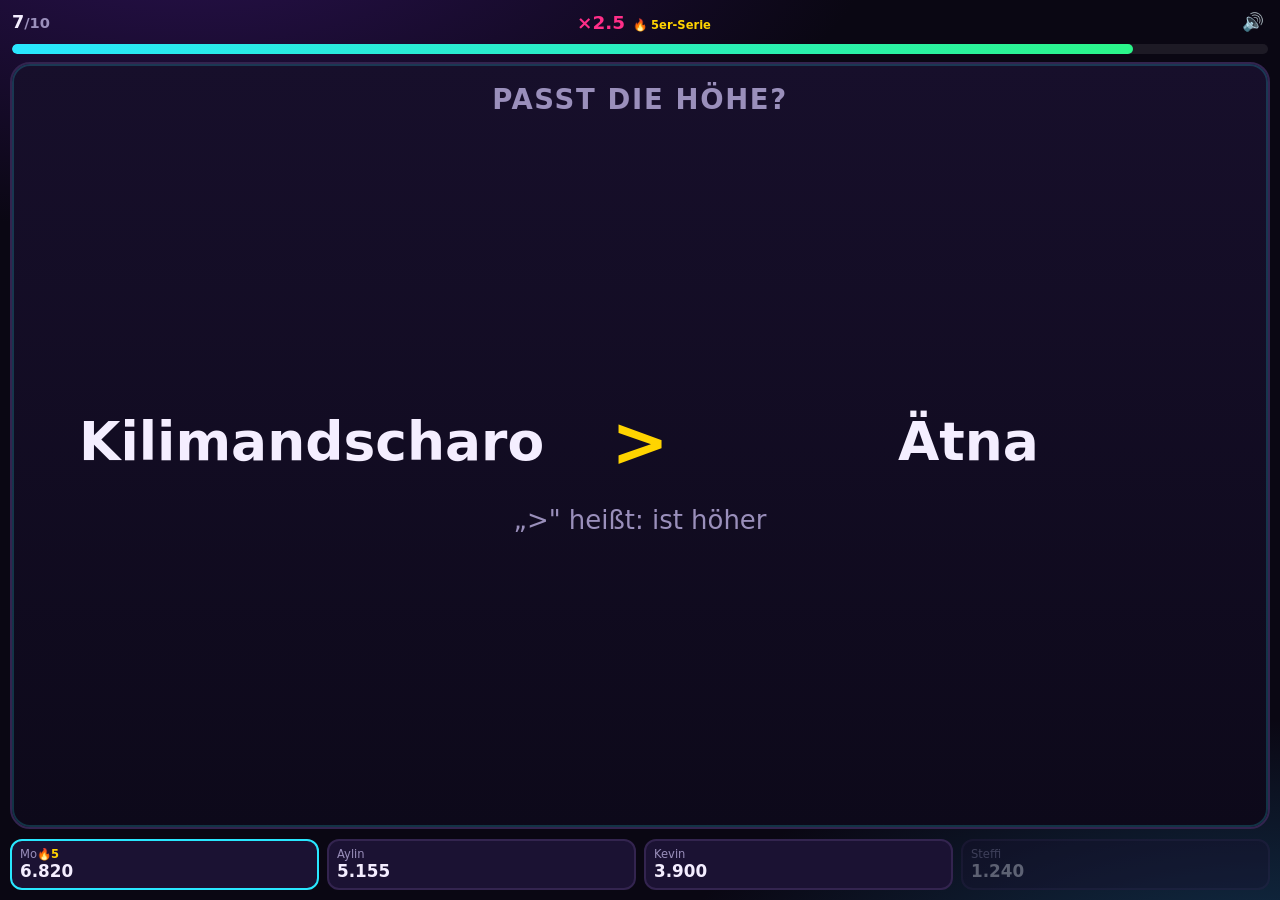
==== commit 3ebcfde6: "Bildschirm nach einem Fehlgriff wieder freigeben Abdunklung und Banner blieben bis zum Rundenende st" ====
--- a/public/probe.html
+++ b/public/probe.html
@@ -24,6 +24,7 @@
     <main id="stage" class="stage live">
       <div id="stageContent" class="stage-content"></div>
       <div id="feedback" class="feedback"></div>
+      <div id="pressTag" class="press-tag"></div>
       <div id="overlay" class="overlay"></div>
     </main>
     <footer id="scorebar" class="scorebar">
@@ -37,7 +38,7 @@
 
 <script type="module">
 import { createRenderer } from "./render.js";
-const SAMPLES = {"compare": {"type": "compare", "prompt": "Was ist h\u00f6her?", "hint": "Dr\u00fccke, sobald eine Aussage stimmt", "payload": {"op": ">", "legend": "ist h\u00f6her"}, "kind": "series", "bar": "step", "items": [{"t": 0, "hit": false, "left": "Freiheitsstatue", "right": "Shanghai Tower"}, {"t": 2800, "hit": false, "left": "Cheops-Pyramide", "right": "Eiffelturm"}, {"t": 5600, "hit": true, "left": "Eiffelturm", "right": "Schiefer Turm von Pisa"}, {"t": 8400, "hit": false, "left": "Big Ben", "right": "Golden Gate Bridge"}, {"t": 11200, "hit": false, "left": "K\u00f6lner Dom", "right": "Eiffelturm"}, {"t": 14000, "hit": true, "left": "Empire State Building", "right": "Big Ben"}], "stepInterval": 2800, "scale": 2800, "duration": 16800}, "math": {"type": "math", "prompt": "Stimmt die Rechnung?", "hint": "Dr\u00fccke, sobald eine Rechnung aufgeht", "payload": {}, "kind": "series", "bar": "step", "items": [{"t": 0, "hit": false, "expr": "96 \u2212 71", "shown": 34}, {"t": 2500, "hit": true, "expr": "4 \u00d7 8", "shown": 32}, {"t": 5000, "hit": false, "expr": "6 \u00d7 11", "shown": 56}, {"t": 7500, "hit": false, "expr": "12 \u00d7 8", "shown": 106}, {"t": 10000, "hit": true, "expr": "46 \u2212 16", "shown": 30}, {"t": 12500, "hit": false, "expr": "6 \u00d7 10", "shown": 49}], "stepInterval": 2500, "scale": 2500, "duration": 15000}, "stroop": {"type": "stroop", "prompt": "Wort und Farbe gleich?", "hint": "Dr\u00fccke, sobald ein Wort in seiner eigenen Farbe steht", "payload": {}, "kind": "series", "bar": "step", "items": [{"t": 0, "hit": false, "word": "ROT", "hex": "#b14bff"}, {"t": 1600, "hit": false, "word": "GR\u00dcN", "hex": "#3b7bff"}, {"t": 3200, "hit": true, "word": "ORANGE", "hex": "#ff8c1a"}, {"t": 4800, "hit": false, "word": "GELB", "hex": "#ff3b3b"}, {"t": 6400, "hit": true, "word": "ORANGE", "hex": "#ff8c1a"}, {"t": 8000, "hit": false, "word": "GELB", "hex": "#ffffff"}, {"t": 9600, "hit": true, "word": "ORANGE", "hex": "#ff8c1a"}, {"t": 11200, "hit": false, "word": "ORANGE", "hex": "#ff5fc8"}], "stepInterval": 1600, "scale": 1600, "duration": 12800}, "count": {"type": "count", "prompt": "Mehr als 10 Punkte?", "hint": "Dr\u00fccke, sobald mehr als 10 Punkte zu sehen sind", "payload": {"threshold": 10}, "kind": "series", "bar": "step", "items": [{"t": 0, "hit": false, "dots": [{"x": 39.183721338980774, "y": 29.394675989018474}, {"x": 86.2703916223237, "y": 57.507977392306245}, {"x": 30.32994845467532, "y": 70.73987842790197}, {"x": 21.96529697204376, "y": 41.910005634331746}, {"x": 66.26853989667327, "y": 79.44929912020531}, {"x": 42.3821426249205, "y": 62.45239621638112}, {"x": 12.259171260464294, "y": 27.409658205867274}]}, {"t": 2800, "hit": true, "dots": [{"x": 6.398058060056026, "y": 84.95076272066372}, {"x": 53.18036930189395, "y": 58.77180664744922}, {"x": 17.851171310882634, "y": 31.77895052584222}, {"x": 66.31349881711466, "y": 27.101413821661616}, {"x": 79.75293626117923, "y": 11.017938812069534}, {"x": 37.050069649216084, "y": 8.56191140061145}, {"x": 22.744083600553946, "y": 74.44336911904382}, {"x": 67.7573519586978, "y": 87.98043918302037}, {"x": 18.676411102167002, "y": 47.10464645926211}, {"x": 9.278904675659758, "y": 63.73164677705328}, {"x": 50.13452207643064, "y": 10.71498976922582}, {"x": 68.8476727038438, "y": 61.46175571036643}]}, {"t": 5600, "hit": false, "dots": [{"x": 6.006884204803503, "y": 7.719094796868566}, {"x": 68.14332528058537, "y": 46.651510244467346}, {"x": 75.78666743042369, "y": 68.14294564565773}, {"x": 17.322103901874897, "y": 25.164708335459565}, {"x": 12.929729257538092, "y": 60.24387114507922}, {"x": 45.98104604928087, "y": 58.77797696157632}, {"x": 38.72145747842554, "y": 12.467140483982153}, {"x": 62.48847047095993, "y": 87.19065210692142}]}, {"t": 8400, "hit": false, "dots": [{"x": 37.554771954605854, "y": 49.5163192889981}, {"x": 38.646398470734155, "y": 80.69500241625849}, {"x": 64.42037666014974, "y": 32.5271742535801}, {"x": 65.63147927476452, "y": 15.552676521632138}, {"x": 77.33279092528687, "y": 62.686042317069926}, {"x": 45.44652003623936, "y": 6.328824026866384}, {"x": 18.43653128455135, "y": 53.99029086680053}, {"x": 51.79613719494811, "y": 21.77877957385562}, {"x": 53.66793454608608, "y": 86.48138811023557}]}, {"t": 11200, "hit": true, "dots": [{"x": 73.8521955984062, "y": 36.7073860726251}, {"x": 58.82721963090621, "y": 29.5270158544698}, {"x": 77.48885875777466, "y": 8.62131279240754}, {"x": 52.29656296563529, "y": 51.01768051502145}, {"x": 33.1045871289401, "y": 66.40576917633587}, {"x": 11.227627884327369, "y": 65.38657557611816}, {"x": 22.035623596499356, "y": 26.05557459597184}, {"x": 81.86230894064187, "y": 66.90935670039391}, {"x": 69.17571764395788, "y": 78.73682380939393}, {"x": 52.85696003745463, "y": 80.52185625997485}, {"x": 33.50819833180298, "y": 48.33778309911852}]}], "stepInterval": 2800, "scale": 2800, "duration": 14000}, "same": {"type": "same", "prompt": "Beide Muster gleich?", "hint": "Dr\u00fccke, sobald die beiden Muster identisch sind", "payload": {"cols": 3}, "kind": "series", "bar": "step", "items": [{"t": 0, "hit": false, "a": ["\u2618", "\u265b", "\u2708", "\u2618", "\u265b", "\u2618", "\u271a", "\u265b", "\u2708"], "b": ["\u2618", "\u265b", "\u2708", "\u2618", "\u265b", "\u2618", "\u271a", "\u265b", "\u2702"]}, {"t": 2800, "hit": true, "a": ["\u265e", "\u271a", "\u2708", "\u271a", "\u2708", "\u2618", "\u2708", "\u265e", "\u2618"], "b": ["\u265e", "\u271a", "\u2708", "\u271a", "\u2708", "\u2618", "\u2708", "\u265e", "\u2618"]}, {"t": 5600, "hit": false, "a": ["\u25cf", "\u2708", "\u2618", "\u271a", "\u2602", "\u271a", "\u2708", "\u2708", "\u271a"], "b": ["\u25cf", "\u2708", "\u2708", "\u271a", "\u2602", "\u271a", "\u2708", "\u2708", "\u271a"]}, {"t": 8400, "hit": false, "a": ["\u2605", "\u265b", "\u265b", "\u265e", "\u25b2", "\u265e", "\u265e", "\u25b2", "\u25b2"], "b": ["\u2605", "\u265b", "\u265b", "\u265e", "\u25b2", "\u265e", "\u265e", "\u25b2", "\u2605"]}, {"t": 11200, "hit": true, "a": ["\u2618", "\u2618", "\u2618", "\u25cf", "\u2618", "\u2708", "\u25cf", "\u2702", "\u2708"], "b": ["\u2618", "\u2618", "\u2618", "\u25cf", "\u2618", "\u2708", "\u25cf", "\u2702", "\u2708"]}], "stepInterval": 2800, "scale": 2800, "duration": 14000}, "symbol": {"type": "symbol", "prompt": "Ist das Symbol zu sehen?", "hint": "Dr\u00fccke, sobald genau dieses Symbol erscheint", "payload": {"target": "\u2605"}, "kind": "series", "bar": "step", "items": [{"t": 0, "hit": false, "s": "\u2618"}, {"t": 1300, "hit": true, "s": "\u2605"}, {"t": 2600, "hit": false, "s": "\u273f"}, {"t": 3900, "hit": true, "s": "\u2605"}, {"t": 5200, "hit": false, "s": "\u265e"}, {"t": 6500, "hit": true, "s": "\u2605"}, {"t": 7800, "hit": false, "s": "\u2318"}, {"t": 9100, "hit": false, "s": "\u2602"}, {"t": 10400, "hit": true, "s": "\u2605"}], "stepInterval": 1300, "scale": 1300, "duration": 11700}, "category": {"type": "category", "prompt": "Kategorie: M\u00d6BEL", "hint": "Dr\u00fccke, sobald ein Wort aus der Kategorie M\u00d6BEL erscheint", "payload": {"label": "M\u00d6BEL"}, "kind": "series", "bar": "step", "items": [{"t": 0, "hit": false, "w": "Tischler"}, {"t": 1700, "hit": true, "w": "Sessel"}, {"t": 3400, "hit": false, "w": "Notar"}, {"t": 5100, "hit": false, "w": "Malta"}, {"t": 6800, "hit": true, "w": "Schrank"}, {"t": 8500, "hit": false, "w": "Beige"}, {"t": 10200, "hit": true, "w": "Sessel"}, {"t": 11900, "hit": false, "w": "M\u00f6we"}], "stepInterval": 1700, "scale": 1700, "duration": 13600}, "numbers": {"type": "numbers", "prompt": "Zahl durch 5 teilbar?", "hint": "Dr\u00fccke, sobald eine Zahl durch 5 teilbar erscheint", "payload": {"ruleText": "durch 5 teilbar"}, "kind": "series", "bar": "step", "items": [{"t": 0, "hit": false, "n": 64}, {"t": 1500, "hit": false, "n": 79}, {"t": 3000, "hit": true, "n": 70}, {"t": 4500, "hit": false, "n": 49}, {"t": 6000, "hit": true, "n": 95}, {"t": 7500, "hit": false, "n": 48}, {"t": 9000, "hit": false, "n": 93}, {"t": 10500, "hit": true, "n": 25}, {"t": 12000, "hit": false, "n": 42}], "stepInterval": 1500, "scale": 1500, "duration": 13500}, "emojihunt": {"type": "emojihunt", "prompt": "Suche im Raster", "hint": "Dr\u00fccke, sobald \ud83d\udd14 auftaucht", "payload": {"target": "\ud83d\udd14", "cols": 5}, "kind": "series", "bar": "step", "items": [{"t": 0, "hit": false, "cells": ["\ud83d\udd25", "\ud83c\udf49", "\ud83d\udd25", "\ud83c\udf40", "\ud83d\udc8e", "\ud83c\udf49", "\u2b50", "\ud83d\udc51", "\ud83c\udf49", "\ud83d\udc8e", "\ud83c\udf47", "\ud83c\udf4b", "\u2b50", "\ud83c\udf4e", "\ud83c\udf4d", "\ud83c\udf49", "\ud83c\udf49", "\u26a1", "\ud83c\udf4b", "\ud83c\udf47"]}, {"t": 1900, "hit": true, "cells": ["\ud83c\udf4e", "\ud83c\udf4d", "\ud83c\udf52", "\ud83c\udf81", "\ud83d\udc8e", "\ud83d\udc51", "\ud83d\udc51", "\ud83c\udf4d", "\ud83d\udd25", "\ud83d\udc8e", "\ud83c\udf81", "\ud83c\udf4d", "\ud83d\udd25", "\ud83d\udd14", "\ud83d\udc51", "\ud83c\udf4b", "\ud83c\udf49", "\u26a1", "\ud83d\udc51", "\ud83c\udf4d"]}, {"t": 3800, "hit": false, "cells": ["\ud83c\udf52", "\ud83c\udf47", "\ud83c\udf4e", "\ud83c\udf52", "\ud83c\udf4d", "\ud83d\udc51", "\ud83c\udf4e", "\u26a1", "\ud83c\udf52", "\u26a1", "\ud83c\udf4b", "\ud83c\udf40", "\u26a1", "\u26a1", "\ud83c\udf52", "\ud83c\udf4e", "\ud83d\udc8e", "\ud83c\udf49", "\u2b50", "\ud83d\udd25"]}, {"t": 5700, "hit": false, "cells": ["\ud83d\udc8e", "\ud83c\udf4e", "\ud83c\udf52", "\ud83c\udf4b", "\ud83c\udf4d", "\ud83c\udf4b", "\ud83c\udf4e", "\ud83d\udc51", "\ud83c\udf49", "\ud83c\udf4d", "\ud83d\udd25", "\ud83d\udc8e", "\ud83c\udf52", "\ud83d\udc51", "\ud83c\udf49", "\ud83d\udc51", "\ud83c\udf4e", "\ud83c\udf81", "\u26a1", "\u2b50"]}, {"t": 7600, "hit": true, "cells": ["\ud83c\udf40", "\ud83c\udf49", "\ud83c\udf4b", "\ud83c\udf4b", "\ud83d\udd25", "\ud83c\udf47", "\ud83d\udc51", "\ud83c\udf49", "\ud83c\udf81", "\ud83d\udc51", "\ud83c\udf4e", "\ud83c\udf4e", "\u26a1", "\ud83d\udc51", "\ud83c\udf52", "\ud83d\udd14", "\ud83c\udf52", "\ud83c\udf4e", "\ud83d\udc8e", "\ud83c\udf40"]}, {"t": 9500, "hit": false, "cells": ["\ud83c\udf47", "\ud83c\udf49", "\u26a1", "\ud83c\udf4b", "\ud83d\udc51", "\ud83d\udc51", "\ud83c\udf47", "\ud83d\udd25", "\ud83d\udd25", "\ud83c\udf49", "\u2b50", "\u26a1", "\ud83c\udf47", "\ud83d\udd25", "\ud83d\udd25", "\ud83c\udf40", "\ud83c\udf4e", "\ud83c\udf4d", "\ud83c\udf81", "\ud83d\udc51"]}, {"t": 11400, "hit": false, "cells": ["\u2b50", "\ud83c\udf4e", "\u2b50", "\ud83d\udd25", "\ud83c\udf4d", "\ud83c\udf40", "\ud83d\udc8e", "\ud83c\udf4d", "\ud83c\udf4b", "\ud83c\udf4b", "\ud83c\udf49", "\ud83c\udf4b", "\ud83d\udc51", "\u2b50", "\u26a1", "\ud83c\udf4b", "\ud83c\udf4d", "\ud83c\udf52", "\ud83c\udf47", "\ud83c\udf52"]}], "stepInterval": 1900, "scale": 1900, "duration": 13300}, "colorflash": {"type": "colorflash", "prompt": "Dr\u00fccke bei ORANGE", "hint": "Der Bildschirm wechselt die Farbe \u2013 dr\u00fccke, sobald er ORANGE wird", "payload": {"targetName": "ORANGE", "targetHex": "#e2691a"}, "kind": "series", "bar": "step", "items": [{"t": 0, "hit": false, "c": "#1f9d55"}, {"t": 1300, "hit": false, "c": "#1f5fd0"}, {"t": 2600, "hit": true, "c": "#e2691a"}, {"t": 3900, "hit": false, "c": "#e6b800"}, {"t": 5200, "hit": true, "c": "#e2691a"}, {"t": 6500, "hit": false, "c": "#8e2de2"}, {"t": 7800, "hit": false, "c": "#1f5fd0"}, {"t": 9100, "hit": true, "c": "#e2691a"}], "stepInterval": 1300, "scale": 1300, "duration": 10400}, "smileys": {"kind": "watch", "bar": "none", "scale": 1200, "type": "smileys", "prompt": "Ist ein trauriger Smiley zu sehen?", "hint": "Dr\u00fccke, sobald einer traurig guckt", "duration": 6500, "triggerAt": 2997, "payload": {"cols": 5, "faces": ["\ud83d\ude0a", "\ud83d\ude00", "\ud83d\ude00", "\ud83d\ude0a", "\ud83d\ude42", "\ud83d\ude0a", "\ud83d\ude04", "\ud83d\ude42", "\ud83d\ude04", "\ud83d\ude04", "\ud83d\ude42", "\ud83d\ude42", "\ud83d\ude00", "\ud83d\ude0a", "\ud83d\ude00", "\ud83d\ude00", "\ud83d\ude00", "\ud83d\ude0a", "\ud83d\ude04", "\ud83d\ude00"], "flips": [{"t": 240, "i": 16, "f": "\ud83d\ude04"}, {"t": 446, "i": 10, "f": "\ud83d\ude0a"}, {"t": 678, "i": 8, "f": "\ud83d\ude42"}, {"t": 932, "i": 17, "f": "\ud83d\ude00"}, {"t": 1164, "i": 12, "f": "\ud83d\ude42"}, {"t": 1425, "i": 10, "f": "\ud83d\ude0a"}, {"t": 1653, "i": 3, "f": "\ud83d\ude00"}, {"t": 1915, "i": 17, "f": "\ud83d\ude04"}, {"t": 2197, "i": 15, "f": "\ud83d\ude00"}, {"t": 2496, "i": 14, "f": "\ud83d\ude04"}, {"t": 2770, "i": 15, "f": "\ud83d\ude0a"}, {"t": 3056, "i": 13, "f": "\ud83d\ude04"}, {"t": 3303, "i": 18, "f": "\ud83d\ude00"}, {"t": 3586, "i": 6, "f": "\ud83d\ude0a"}, {"t": 3799, "i": 4, "f": "\ud83d\ude00"}, {"t": 4071, "i": 14, "f": "\ud83d\ude42"}, {"t": 4636, "i": 6, "f": "\ud83d\ude04"}, {"t": 4923, "i": 18, "f": "\ud83d\ude42"}, {"t": 5202, "i": 10, "f": "\ud83d\ude42"}, {"t": 5705, "i": 0, "f": "\ud83d\ude00"}, {"t": 5993, "i": 18, "f": "\ud83d\ude0a"}, {"t": 6209, "i": 10, "f": "\ud83d\ude00"}, {"t": 6412, "i": 5, "f": "\ud83d\ude42"}], "sadIndex": 11, "sad": "\ud83d\ude41", "sadAt": 2997}}, "redtriangle": {"kind": "watch", "bar": "none", "scale": 1200, "type": "redtriangle", "prompt": "Finde das rote Dreieck", "hint": "Dr\u00fccke, sobald es hinter den Kl\u00f6tzen hervorkommt", "duration": 5200, "triggerAt": 1460, "payload": {"tri": {"size": 17, "x": 26.439781762136356, "y": 32.29819039899783}, "cover": {"w": 31.438964083962535, "h": 32.86002805932061, "x": 19.790590047285786, "y": 26.512737343000417, "vx": 5.3063289652786905, "vy": -7.462473535209596, "c": "#2b3350"}, "decoys": [{"w": 15.290412126117033, "h": 25.934863287672776, "x": 52.17098531491457, "y": 60.879691422185665, "vx": 17.59145663738073, "vy": -12.416368508924451, "c": "#3a2f6b", "shape": "rect"}, {"w": 23.63213105408162, "h": 22.435722244179402, "x": 25.99816501069751, "y": 64.09269137155039, "vx": -8.440843592597357, "vy": 7.495615348401046, "c": "#1f4d5c", "shape": "circle"}, {"w": 24.837989226561945, "h": 22.933596567998116, "x": 71.22073907699217, "y": 47.043704653559416, "vx": 6.335791754853846, "vy": 17.22507598545412, "c": "#4a2b46", "shape": "circle"}, {"w": 16.638335340980735, "h": 21.826254998367688, "x": 46.88067229908446, "y": 66.36418548994217, "vx": 14.04843822925984, "vy": -22.26808881434943, "c": "#2f4a2b", "shape": "tri"}, {"w": 24.26304785294311, "h": 18.481883379088455, "x": 70.65836250696734, "y": 6.426328094511002, "vx": 7.6949370037490095, "vy": -20.8343334674124, "c": "#5c4423", "shape": "rect"}]}}, "traffic": {"kind": "watch", "bar": "none", "scale": 1200, "type": "traffic", "prompt": "Dr\u00fccke bei GR\u00dcN", "hint": "Gelb ist eine Falle \u2013 nur Gr\u00fcn z\u00e4hlt", "duration": 6000, "triggerAt": 1700, "payload": {"steps": [{"t": 0, "s": "red"}, {"t": 950, "s": "yellow"}, {"t": 1244, "s": "red"}, {"t": 1700, "s": "green"}]}}, "timing": {"type": "timing", "kind": "precision", "bar": "none", "prompt": "Genau auf die Linie", "hint": "Dr\u00fccke exakt, wenn der Balken die Markierung erreicht", "duration": 4200, "scale": 450, "tolerance": 450, "triggerAt": 2818, "payload": {"markPct": 0.6710417921535644}}};
+const SAMPLES = {"compare": {"type": "compare", "prompt": "Passt die H\u00f6he?", "hint": "Dr\u00fccke, sobald eine Aussage stimmt", "payload": {"op": ">", "legend": "ist h\u00f6her"}, "kind": "series", "bar": "step", "items": [{"t": 0, "hit": false, "left": "Feldberg", "right": "Aconcagua"}, {"t": 2800, "hit": false, "left": "Brocken", "right": "Olymp"}, {"t": 5600, "hit": true, "left": "Kilimandscharo", "right": "\u00c4tna"}, {"t": 8400, "hit": false, "left": "Gro\u00dfglockner", "right": "Denali"}, {"t": 11200, "hit": true, "left": "Aconcagua", "right": "Zugspitze"}, {"t": 14000, "hit": false, "left": "Brocken", "right": "K2"}], "stepInterval": 2800, "scale": 2800, "duration": 16800}, "math": {"type": "math", "prompt": "Stimmt die Rechnung?", "hint": "Dr\u00fccke, sobald eine Rechnung aufgeht", "payload": {}, "kind": "series", "bar": "step", "items": [{"t": 0, "hit": false, "expr": "12 \u00d7 9", "shown": 107}, {"t": 2500, "hit": true, "expr": "34 + 74", "shown": 108}, {"t": 5000, "hit": false, "expr": "11 \u00d7 8", "shown": 90}, {"t": 7500, "hit": true, "expr": "8 \u00d7 8", "shown": 64}, {"t": 10000, "hit": false, "expr": "3 \u00d7 5", "shown": 6}, {"t": 12500, "hit": false, "expr": "5 \u00d7 9", "shown": 47}], "stepInterval": 2500, "scale": 2500, "duration": 15000}, "stroop": {"type": "stroop", "prompt": "Wort und Farbe gleich?", "hint": "Dr\u00fccke, sobald ein Wort in seiner eigenen Farbe steht", "payload": {}, "kind": "series", "bar": "step", "items": [{"t": 0, "hit": false, "word": "GR\u00dcN", "hex": "#ffffff"}, {"t": 1600, "hit": true, "word": "ORANGE", "hex": "#ff8c1a"}, {"t": 3200, "hit": false, "word": "ORANGE", "hex": "#ffd400"}, {"t": 4800, "hit": true, "word": "ORANGE", "hex": "#ff8c1a"}, {"t": 6400, "hit": false, "word": "ORANGE", "hex": "#b14bff"}, {"t": 8000, "hit": false, "word": "GR\u00dcN", "hex": "#ff8c1a"}, {"t": 9600, "hit": true, "word": "GELB", "hex": "#ffd400"}, {"t": 11200, "hit": false, "word": "GELB", "hex": "#ffffff"}], "stepInterval": 1600, "scale": 1600, "duration": 12800}, "count": {"type": "count", "prompt": "Mehr als 7 Punkte?", "hint": "Dr\u00fccke, sobald mehr als 7 Punkte zu sehen sind", "payload": {"threshold": 7}, "kind": "series", "bar": "step", "items": [{"t": 0, "hit": false, "dots": [{"x": 75.892423793674, "y": 17.13977371123766}, {"x": 71.33783108360167, "y": 65.72488006601972}, {"x": 84.11039493117399, "y": 85.8886603694418}, {"x": 44.188433219170406, "y": 54.765946438774264}, {"x": 49.46059051468992, "y": 18.556350143537053}]}, {"t": 2800, "hit": false, "dots": [{"x": 55.54037657676525, "y": 83.99063459367507}, {"x": 17.157543656900398, "y": 74.03874883545045}, {"x": 16.13226222269455, "y": 9.84196298700762}, {"x": 18.10608040377815, "y": 27.06634732857279}, {"x": 9.349606471177712, "y": 59.87883560489195}]}, {"t": 5600, "hit": true, "dots": [{"x": 7.999019550392681, "y": 81.14347331965637}, {"x": 26.562682154393052, "y": 63.18464866512904}, {"x": 49.750847272071816, "y": 23.79416105447664}, {"x": 41.9695428332113, "y": 53.2228101159995}, {"x": 11.60607735238736, "y": 59.670395477047066}, {"x": 16.88594713016443, "y": 42.424465232550624}, {"x": 36.31871058087131, "y": 78.31450354995906}, {"x": 61.89284062710434, "y": 52.60406346466378}, {"x": 56.19254425857679, "y": 9.64820745532461}]}, {"t": 8400, "hit": false, "dots": [{"x": 36.23890574383463, "y": 40.10285390500782}, {"x": 87.09436848993064, "y": 13.564797624511407}, {"x": 12.33653566186901, "y": 33.04198635877578}, {"x": 75.58721044334301, "y": 51.574103416148546}, {"x": 25.404238297046348, "y": 67.23166143759144}]}, {"t": 11200, "hit": true, "dots": [{"x": 39.93157003982424, "y": 24.471761707538565}, {"x": 17.679151680604917, "y": 12.24080677876331}, {"x": 10.282008243414648, "y": 72.8817672565646}, {"x": 68.17619683958921, "y": 33.73043402587908}, {"x": 57.347219934734625, "y": 47.479734184499684}, {"x": 66.80928584967074, "y": 7.070746109240989}, {"x": 25.048027180894064, "y": 69.32407887326954}, {"x": 36.35545737996367, "y": 52.62450681501597}]}], "stepInterval": 2800, "scale": 2800, "duration": 14000}, "same": {"type": "same", "prompt": "Beide Muster gleich?", "hint": "Dr\u00fccke, sobald die beiden Muster identisch sind", "payload": {"cols": 3}, "kind": "series", "bar": "step", "items": [{"t": 0, "hit": false, "a": ["\u25b2", "\u25b2", "\u2618", "\u2602", "\u2618", "\u25b2", "\u25c6", "\u25b2", "\u2618"], "b": ["\u25b2", "\u25b2", "\u2618", "\u2602", "\u2618", "\u25b2", "\u2618", "\u25b2", "\u2618"]}, {"t": 2800, "hit": false, "a": ["\u2702", "\u25a0", "\u25a0", "\u25a0", "\u271a", "\u2702", "\u25a0", "\u271a", "\u25a0"], "b": ["\u2702", "\u25a0", "\u25a0", "\u25a0", "\u2708", "\u2702", "\u25a0", "\u271a", "\u25a0"]}, {"t": 5600, "hit": true, "a": ["\u265e", "\u2702", "\u2691", "\u265e", "\u265e", "\u263e", "\u265e", "\u2691", "\u265b"], "b": ["\u265e", "\u2702", "\u2691", "\u265e", "\u265e", "\u263e", "\u265e", "\u2691", "\u265b"]}, {"t": 8400, "hit": false, "a": ["\u2702", "\u25b2", "\u271a", "\u2702", "\u2702", "\u271a", "\u2702", "\u2691", "\u271a"], "b": ["\u2691", "\u25b2", "\u271a", "\u2702", "\u2702", "\u271a", "\u2702", "\u2691", "\u271a"]}, {"t": 11200, "hit": true, "a": ["\u2605", "\u273f", "\u2702", "\u273f", "\u25a0", "\u25a0", "\u2702", "\u25c6", "\u273f"], "b": ["\u2605", "\u273f", "\u2702", "\u273f", "\u25a0", "\u25a0", "\u2702", "\u25c6", "\u273f"]}], "stepInterval": 2800, "scale": 2800, "duration": 14000}, "symbol": {"type": "symbol", "prompt": "Ist das Symbol zu sehen?", "hint": "Dr\u00fccke, sobald genau dieses Symbol erscheint", "payload": {"target": "\u265e"}, "kind": "series", "bar": "step", "items": [{"t": 0, "hit": false, "s": "\u273f"}, {"t": 1300, "hit": true, "s": "\u265e"}, {"t": 2600, "hit": false, "s": "\u265b"}, {"t": 3900, "hit": false, "s": "\u2318"}, {"t": 5200, "hit": true, "s": "\u265e"}, {"t": 6500, "hit": false, "s": "\u273f"}, {"t": 7800, "hit": false, "s": "\u2602"}, {"t": 9100, "hit": true, "s": "\u265e"}, {"t": 10400, "hit": false, "s": "\u2618"}], "stepInterval": 1300, "scale": 1300, "duration": 11700}, "category": {"type": "category", "prompt": "Kategorie: M\u00d6BEL", "hint": "Dr\u00fccke, sobald ein Wort aus der Kategorie M\u00d6BEL erscheint", "payload": {"label": "M\u00d6BEL"}, "kind": "series", "bar": "step", "items": [{"t": 0, "hit": false, "w": "Malta"}, {"t": 1700, "hit": true, "w": "Schrank"}, {"t": 3400, "hit": false, "w": "Tischler"}, {"t": 5100, "hit": false, "w": "Violett"}, {"t": 6800, "hit": true, "w": "Sofa"}, {"t": 8500, "hit": false, "w": "B\u00e4cker"}, {"t": 10200, "hit": false, "w": "Magenta"}, {"t": 11900, "hit": true, "w": "Vitrine"}], "stepInterval": 1700, "scale": 1700, "duration": 13600}, "numbers": {"type": "numbers", "prompt": "Zahl gr\u00f6\u00dfer als 50?", "hint": "Dr\u00fccke, sobald eine Zahl gr\u00f6\u00dfer als 50 erscheint", "payload": {"ruleText": "gr\u00f6\u00dfer als 50"}, "kind": "series", "bar": "step", "items": [{"t": 0, "hit": false, "n": 42}, {"t": 1500, "hit": false, "n": 1}, {"t": 3000, "hit": true, "n": 68}, {"t": 4500, "hit": false, "n": 44}, {"t": 6000, "hit": false, "n": 23}, {"t": 7500, "hit": true, "n": 79}, {"t": 9000, "hit": false, "n": 37}, {"t": 10500, "hit": false, "n": 3}, {"t": 12000, "hit": true, "n": 71}], "stepInterval": 1500, "scale": 1500, "duration": 13500}, "emojihunt": {"type": "emojihunt", "prompt": "Suche im Raster", "hint": "Dr\u00fccke, sobald \ud83c\udf52 auftaucht", "payload": {"target": "\ud83c\udf52", "cols": 5}, "kind": "series", "bar": "step", "items": [{"t": 0, "hit": false, "cells": ["\ud83c\udf49", "\ud83c\udf4e", "\u2b50", "\ud83d\udc51", "\ud83c\udf4d", "\ud83d\udc51", "\ud83c\udf4e", "\ud83d\udd14", "\ud83d\udc8e", "\u2b50", "\ud83c\udf4b", "\ud83c\udf4b", "\ud83c\udf4e", "\ud83c\udf4b", "\ud83c\udf4e", "\ud83d\udc51", "\ud83d\udd14", "\ud83d\udc51", "\ud83c\udf47", "\ud83d\udc8e"]}, {"t": 1900, "hit": true, "cells": ["\ud83c\udf52", "\ud83c\udf4e", "\ud83c\udf40", "\ud83d\udc8e", "\u2b50", "\ud83c\udf47", "\ud83d\udc51", "\ud83d\udd25", "\ud83d\udd14", "\u26a1", "\ud83c\udf81", "\u26a1", "\ud83c\udf4d", "\ud83c\udf4e", "\ud83c\udf47", "\ud83c\udf49", "\u2b50", "\ud83c\udf81", "\ud83c\udf4e", "\ud83c\udf4d"]}, {"t": 3800, "hit": false, "cells": ["\u26a1", "\ud83d\udc51", "\u26a1", "\ud83c\udf4d", "\ud83c\udf81", "\ud83c\udf4b", "\ud83d\udc8e", "\ud83d\udc51", "\ud83d\udd25", "\ud83c\udf47", "\ud83c\udf4d", "\u2b50", "\ud83c\udf4e", "\ud83c\udf4e", "\ud83c\udf40", "\ud83c\udf47", "\ud83c\udf49", "\ud83c\udf4b", "\ud83d\udd14", "\ud83d\udc8e"]}, {"t": 5700, "hit": false, "cells": ["\ud83c\udf49", "\ud83d\udd14", "\ud83c\udf4b", "\u2b50", "\ud83c\udf47", "\u2b50", "\ud83c\udf47", "\ud83c\udf4d", "\ud83c\udf40", "\u26a1", "\ud83c\udf4d", "\ud83c\udf81", "\ud83d\udc8e", "\ud83c\udf4d", "\ud83c\udf81", "\ud83d\udd14", "\ud83c\udf4e", "\ud83d\udd14", "\ud83c\udf4e", "\ud83c\udf47"]}, {"t": 7600, "hit": true, "cells": ["\ud83d\udc51", "\ud83d\udc8e", "\ud83c\udf4e", "\ud83c\udf81", "\ud83c\udf52", "\ud83d\udc51", "\ud83d\udd14", "\ud83c\udf40", "\ud83d\udd14", "\ud83c\udf47", "\ud83d\udd25", "\ud83c\udf81", "\ud83c\udf4e", "\ud83d\udc51", "\ud83d\udd25", "\ud83c\udf4b", "\ud83c\udf4d", "\ud83c\udf81", "\ud83d\udc8e", "\ud83d\udc8e"]}, {"t": 9500, "hit": false, "cells": ["\ud83c\udf47", "\ud83d\udd14", "\ud83c\udf49", "\ud83c\udf47", "\ud83d\udc51", "\u2b50", "\ud83c\udf49", "\ud83c\udf4e", "\ud83c\udf4d", "\ud83d\udd25", "\ud83c\udf40", "\ud83c\udf4d", "\ud83c\udf4b", "\u2b50", "\ud83d\udc51", "\ud83c\udf49", "\ud83c\udf81", "\ud83c\udf4d", "\ud83c\udf4d", "\ud83c\udf47"]}, {"t": 11400, "hit": true, "cells": ["\ud83c\udf40", "\u26a1", "\ud83c\udf4e", "\ud83c\udf52", "\ud83d\udd14", "\ud83d\udd14", "\ud83c\udf49", "\ud83c\udf40", "\ud83c\udf4e", "\ud83d\udd25", "\ud83c\udf4b", "\ud83c\udf47", "\ud83d\udd25", "\u2b50", "\ud83c\udf4e", "\ud83c\udf4e", "\ud83c\udf81", "\ud83c\udf4d", "\ud83c\udf4b", "\u26a1"]}], "stepInterval": 1900, "scale": 1900, "duration": 13300}, "colorflash": {"type": "colorflash", "prompt": "Dr\u00fccke bei GR\u00dcN", "hint": "Der Bildschirm wechselt die Farbe \u2013 dr\u00fccke, sobald er GR\u00dcN wird", "payload": {"targetName": "GR\u00dcN", "targetHex": "#1f9d55"}, "kind": "series", "bar": "step", "items": [{"t": 0, "hit": false, "c": "#12b5b0"}, {"t": 1300, "hit": false, "c": "#f2f2f2"}, {"t": 2600, "hit": true, "c": "#1f9d55"}, {"t": 3900, "hit": false, "c": "#8e2de2"}, {"t": 5200, "hit": true, "c": "#1f9d55"}, {"t": 6500, "hit": false, "c": "#8e2de2"}, {"t": 7800, "hit": true, "c": "#1f9d55"}, {"t": 9100, "hit": false, "c": "#8e2de2"}], "stepInterval": 1300, "scale": 1300, "duration": 10400}, "smileys": {"kind": "watch", "bar": "none", "scale": 1200, "type": "smileys", "prompt": "Ist ein trauriger Smiley zu sehen?", "hint": "Dr\u00fccke, sobald einer traurig guckt", "duration": 6500, "triggerAt": 1528, "payload": {"cols": 5, "faces": ["\ud83d\ude0a", "\ud83d\ude00", "\ud83d\ude0a", "\ud83d\ude04", "\ud83d\ude0a", "\ud83d\ude04", "\ud83d\ude42", "\ud83d\ude04", "\ud83d\ude0a", "\ud83d\ude0a", "\ud83d\ude42", "\ud83d\ude42", "\ud83d\ude42", "\ud83d\ude04", "\ud83d\ude00", "\ud83d\ude00", "\ud83d\ude42", "\ud83d\ude00", "\ud83d\ude0a", "\ud83d\ude00"], "flips": [{"t": 240, "i": 12, "f": "\ud83d\ude04"}, {"t": 447, "i": 16, "f": "\ud83d\ude0a"}, {"t": 665, "i": 6, "f": "\ud83d\ude42"}, {"t": 962, "i": 2, "f": "\ud83d\ude00"}, {"t": 1173, "i": 0, "f": "\ud83d\ude04"}, {"t": 1467, "i": 9, "f": "\ud83d\ude42"}, {"t": 1690, "i": 0, "f": "\ud83d\ude0a"}, {"t": 1941, "i": 15, "f": "\ud83d\ude04"}, {"t": 2228, "i": 8, "f": "\ud83d\ude0a"}, {"t": 2429, "i": 13, "f": "\ud83d\ude0a"}, {"t": 2680, "i": 10, "f": "\ud83d\ude00"}, {"t": 2937, "i": 3, "f": "\ud83d\ude04"}, {"t": 3472, "i": 17, "f": "\ud83d\ude42"}, {"t": 3705, "i": 5, "f": "\ud83d\ude42"}, {"t": 3994, "i": 2, "f": "\ud83d\ude42"}, {"t": 4238, "i": 13, "f": "\ud83d\ude0a"}, {"t": 4467, "i": 7, "f": "\ud83d\ude00"}, {"t": 4667, "i": 2, "f": "\ud83d\ude0a"}, {"t": 4965, "i": 11, "f": "\ud83d\ude42"}, {"t": 5191, "i": 2, "f": "\ud83d\ude42"}, {"t": 5399, "i": 10, "f": "\ud83d\ude0a"}, {"t": 5677, "i": 6, "f": "\ud83d\ude42"}, {"t": 5942, "i": 5, "f": "\ud83d\ude0a"}, {"t": 6211, "i": 2, "f": "\ud83d\ude42"}, {"t": 6423, "i": 3, "f": "\ud83d\ude00"}], "sadIndex": 16, "sad": "\ud83d\ude41", "sadAt": 1528}}, "redtriangle": {"kind": "watch", "bar": "none", "scale": 1200, "type": "redtriangle", "prompt": "Finde das rote Dreieck", "hint": "Dr\u00fccke, sobald es hinter den Kl\u00f6tzen hervorkommt", "duration": 5200, "triggerAt": 2060, "payload": {"tri": {"size": 17, "x": 51.335448469308034, "y": 55.78289642539791}, "cover": {"w": 33.38865236954174, "h": 35.95044964949403, "x": 37.353362285712635, "y": 50.02107632793084, "vx": 5.182962782112645, "vy": -7.243524451452217, "c": "#2b3350"}, "decoys": [{"w": 16.199631256732964, "h": 25.460241220544994, "x": 45.376307538931286, "y": 6.190683262130605, "vx": -9.552921707205073, "vy": 22.034044273874002, "c": "#3a2f6b", "shape": "rect"}, {"w": 20.15394405965466, "h": 17.162940266752692, "x": 59.23052381396598, "y": 16.151101876520304, "vx": -10.716872209491747, "vy": -18.450925759052975, "c": "#1f4d5c", "shape": "circle"}, {"w": 25.075070177149048, "h": 15.012890871456353, "x": 27.132905008350683, "y": 32.366464338772076, "vx": -6.894888152092376, "vy": -8.315777831664944, "c": "#4a2b46", "shape": "circle"}, {"w": 23.7133481094831, "h": 17.35036400317989, "x": 75.22532343549743, "y": 49.110970565936036, "vx": -11.492236745763947, "vy": -19.94197596158784, "c": "#2f4a2b", "shape": "circle"}, {"w": 17.578629065606872, "h": 22.72876578532033, "x": 16.85361178187597, "y": 60.034853252788295, "vx": -7.30213641354899, "vy": 16.695630714517463, "c": "#5c4423", "shape": "circle"}]}}, "traffic": {"kind": "watch", "bar": "none", "scale": 1200, "type": "traffic", "prompt": "Dr\u00fccke bei GR\u00dcN", "hint": "Gelb ist eine Falle \u2013 nur Gr\u00fcn z\u00e4hlt", "duration": 6000, "triggerAt": 2900, "payload": {"steps": [{"t": 0, "s": "red"}, {"t": 702, "s": "yellow"}, {"t": 913, "s": "red"}, {"t": 2900, "s": "green"}]}}, "timing": {"type": "timing", "kind": "precision", "bar": "none", "prompt": "Genau auf die Linie", "hint": "Dr\u00fccke exakt, wenn der Balken die Markierung erreicht", "duration": 4200, "scale": 450, "tolerance": 450, "triggerAt": 2506, "payload": {"markPct": 0.5966147183750916}}};
 const view = (location.hash || "#compare").slice(1);
 const $ = (id) => document.getElementById(id);
 
@@ -121,11 +122,12 @@
     <div class="countdown">2</div>`;
 } else if (view === "feedback") {
   const r = SAMPLES.symbol;
-  createRenderer(r, $("stageContent")).frame(r.triggerAt + 200);
-  const fb = $("feedback");
-  fb.className = "feedback show fb-hit";
-  fb.innerHTML = "TREFFER<small>241 ms</small>";
-  $("stage").classList.add("pressed");
+  const hit = r.items.find((i) => i.hit) || r.items[0];
+  createRenderer(r, $("stageContent")).frame(hit.t + 300);
+  // Zustand kurz NACH dem Fehlgriff: Sicht wieder frei, nur die Marke bleibt.
+  $("stage").classList.add("spent");
+  $("pressTag").className = "press-tag show bad";
+  $("pressTag").textContent = "raus";
 } else {
   const r = SAMPLES[view];
   const inst = createRenderer(r, $("stageContent"));
--- a/public/style.css
+++ b/public/style.css
@@ -354,7 +354,30 @@
   box-shadow: inset 0 0 0 2px #29e7ff30;
   pointer-events: none;
 }
+/* Kurz nach dem Druck deutlich abgedunkelt, danach nur noch angedeutet: die
+   Runde läuft weiter und wer daneben griff, will trotzdem zusehen können. */
 .stage.pressed { filter: saturate(.55) brightness(.75); }
+.stage.spent { filter: saturate(.85) brightness(.93); }
+.stage { transition: filter .35s; }
+
+.press-tag {
+  position: absolute;
+  bottom: 2.5cqmin;
+  right: 3cqmin;
+  z-index: 4;
+  padding: .9cqmin 2.4cqmin;
+  border-radius: 999px;
+  font-size: 3cqmin;
+  font-weight: 800;
+  letter-spacing: .1em;
+  text-transform: uppercase;
+  opacity: 0;
+  pointer-events: none;
+  transition: opacity .3s;
+}
+.press-tag.show { opacity: 1; }
+.press-tag.good { background: #2bf58a1f; border: 1px solid #2bf58a66; color: var(--good); }
+.press-tag.bad { background: #ff4d5e1f; border: 1px solid #ff4d5e66; color: var(--bad); }
 
 .stage-content {
   position: absolute;
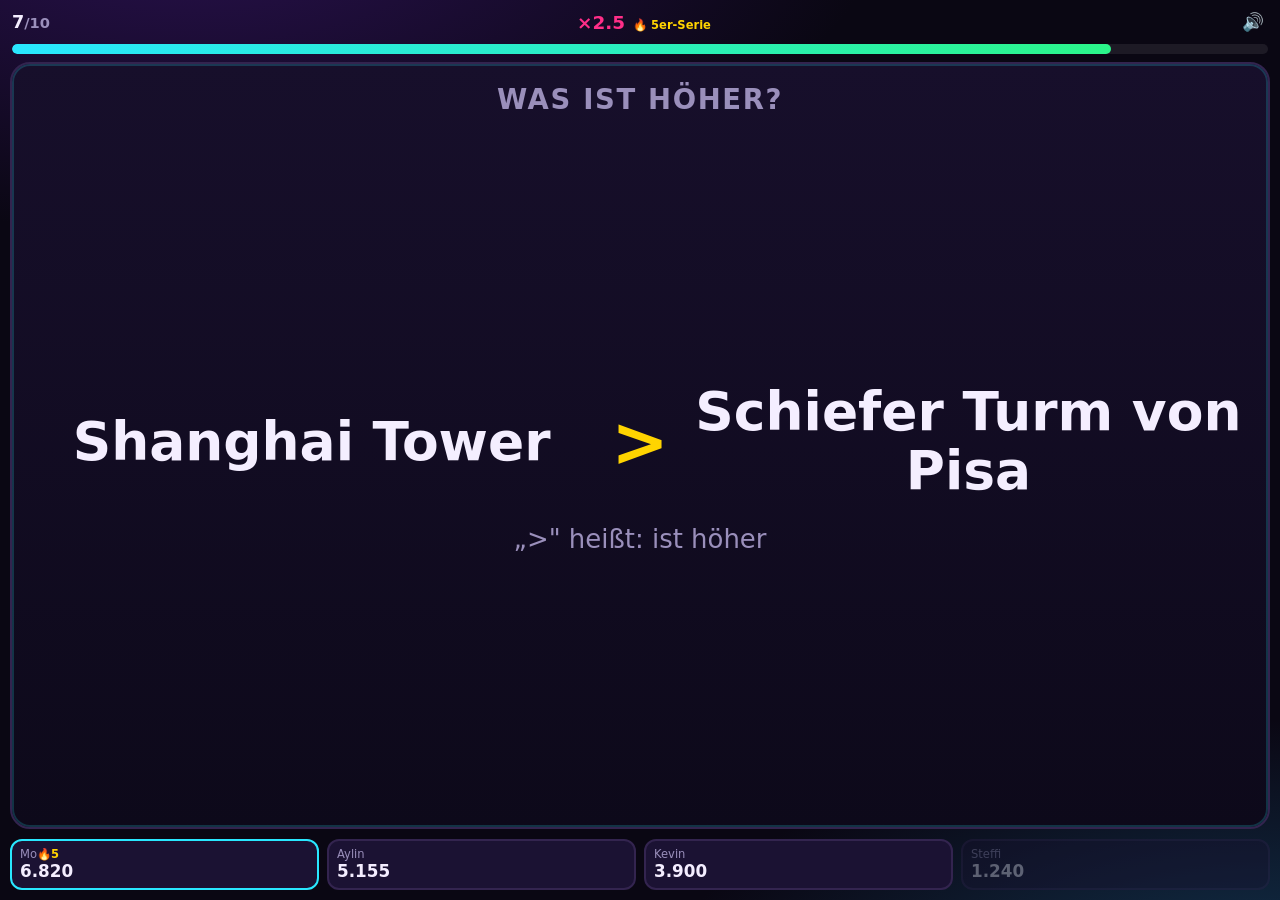
==== commit 60f2e73d: "Jede Runde besteht aus fuenf Aufgaben, alle werden gespielt Bisher endete eine Runde, sobald jemand " ====
--- a/public/probe.html
+++ b/public/probe.html
@@ -38,7 +38,7 @@
 
 <script type="module">
 import { createRenderer } from "./render.js";
-const SAMPLES = {"compare": {"type": "compare", "prompt": "Passt die H\u00f6he?", "hint": "Dr\u00fccke, sobald eine Aussage stimmt", "payload": {"op": ">", "legend": "ist h\u00f6her"}, "kind": "series", "bar": "step", "items": [{"t": 0, "hit": false, "left": "Feldberg", "right": "Aconcagua"}, {"t": 2800, "hit": false, "left": "Brocken", "right": "Olymp"}, {"t": 5600, "hit": true, "left": "Kilimandscharo", "right": "\u00c4tna"}, {"t": 8400, "hit": false, "left": "Gro\u00dfglockner", "right": "Denali"}, {"t": 11200, "hit": true, "left": "Aconcagua", "right": "Zugspitze"}, {"t": 14000, "hit": false, "left": "Brocken", "right": "K2"}], "stepInterval": 2800, "scale": 2800, "duration": 16800}, "math": {"type": "math", "prompt": "Stimmt die Rechnung?", "hint": "Dr\u00fccke, sobald eine Rechnung aufgeht", "payload": {}, "kind": "series", "bar": "step", "items": [{"t": 0, "hit": false, "expr": "12 \u00d7 9", "shown": 107}, {"t": 2500, "hit": true, "expr": "34 + 74", "shown": 108}, {"t": 5000, "hit": false, "expr": "11 \u00d7 8", "shown": 90}, {"t": 7500, "hit": true, "expr": "8 \u00d7 8", "shown": 64}, {"t": 10000, "hit": false, "expr": "3 \u00d7 5", "shown": 6}, {"t": 12500, "hit": false, "expr": "5 \u00d7 9", "shown": 47}], "stepInterval": 2500, "scale": 2500, "duration": 15000}, "stroop": {"type": "stroop", "prompt": "Wort und Farbe gleich?", "hint": "Dr\u00fccke, sobald ein Wort in seiner eigenen Farbe steht", "payload": {}, "kind": "series", "bar": "step", "items": [{"t": 0, "hit": false, "word": "GR\u00dcN", "hex": "#ffffff"}, {"t": 1600, "hit": true, "word": "ORANGE", "hex": "#ff8c1a"}, {"t": 3200, "hit": false, "word": "ORANGE", "hex": "#ffd400"}, {"t": 4800, "hit": true, "word": "ORANGE", "hex": "#ff8c1a"}, {"t": 6400, "hit": false, "word": "ORANGE", "hex": "#b14bff"}, {"t": 8000, "hit": false, "word": "GR\u00dcN", "hex": "#ff8c1a"}, {"t": 9600, "hit": true, "word": "GELB", "hex": "#ffd400"}, {"t": 11200, "hit": false, "word": "GELB", "hex": "#ffffff"}], "stepInterval": 1600, "scale": 1600, "duration": 12800}, "count": {"type": "count", "prompt": "Mehr als 7 Punkte?", "hint": "Dr\u00fccke, sobald mehr als 7 Punkte zu sehen sind", "payload": {"threshold": 7}, "kind": "series", "bar": "step", "items": [{"t": 0, "hit": false, "dots": [{"x": 75.892423793674, "y": 17.13977371123766}, {"x": 71.33783108360167, "y": 65.72488006601972}, {"x": 84.11039493117399, "y": 85.8886603694418}, {"x": 44.188433219170406, "y": 54.765946438774264}, {"x": 49.46059051468992, "y": 18.556350143537053}]}, {"t": 2800, "hit": false, "dots": [{"x": 55.54037657676525, "y": 83.99063459367507}, {"x": 17.157543656900398, "y": 74.03874883545045}, {"x": 16.13226222269455, "y": 9.84196298700762}, {"x": 18.10608040377815, "y": 27.06634732857279}, {"x": 9.349606471177712, "y": 59.87883560489195}]}, {"t": 5600, "hit": true, "dots": [{"x": 7.999019550392681, "y": 81.14347331965637}, {"x": 26.562682154393052, "y": 63.18464866512904}, {"x": 49.750847272071816, "y": 23.79416105447664}, {"x": 41.9695428332113, "y": 53.2228101159995}, {"x": 11.60607735238736, "y": 59.670395477047066}, {"x": 16.88594713016443, "y": 42.424465232550624}, {"x": 36.31871058087131, "y": 78.31450354995906}, {"x": 61.89284062710434, "y": 52.60406346466378}, {"x": 56.19254425857679, "y": 9.64820745532461}]}, {"t": 8400, "hit": false, "dots": [{"x": 36.23890574383463, "y": 40.10285390500782}, {"x": 87.09436848993064, "y": 13.564797624511407}, {"x": 12.33653566186901, "y": 33.04198635877578}, {"x": 75.58721044334301, "y": 51.574103416148546}, {"x": 25.404238297046348, "y": 67.23166143759144}]}, {"t": 11200, "hit": true, "dots": [{"x": 39.93157003982424, "y": 24.471761707538565}, {"x": 17.679151680604917, "y": 12.24080677876331}, {"x": 10.282008243414648, "y": 72.8817672565646}, {"x": 68.17619683958921, "y": 33.73043402587908}, {"x": 57.347219934734625, "y": 47.479734184499684}, {"x": 66.80928584967074, "y": 7.070746109240989}, {"x": 25.048027180894064, "y": 69.32407887326954}, {"x": 36.35545737996367, "y": 52.62450681501597}]}], "stepInterval": 2800, "scale": 2800, "duration": 14000}, "same": {"type": "same", "prompt": "Beide Muster gleich?", "hint": "Dr\u00fccke, sobald die beiden Muster identisch sind", "payload": {"cols": 3}, "kind": "series", "bar": "step", "items": [{"t": 0, "hit": false, "a": ["\u25b2", "\u25b2", "\u2618", "\u2602", "\u2618", "\u25b2", "\u25c6", "\u25b2", "\u2618"], "b": ["\u25b2", "\u25b2", "\u2618", "\u2602", "\u2618", "\u25b2", "\u2618", "\u25b2", "\u2618"]}, {"t": 2800, "hit": false, "a": ["\u2702", "\u25a0", "\u25a0", "\u25a0", "\u271a", "\u2702", "\u25a0", "\u271a", "\u25a0"], "b": ["\u2702", "\u25a0", "\u25a0", "\u25a0", "\u2708", "\u2702", "\u25a0", "\u271a", "\u25a0"]}, {"t": 5600, "hit": true, "a": ["\u265e", "\u2702", "\u2691", "\u265e", "\u265e", "\u263e", "\u265e", "\u2691", "\u265b"], "b": ["\u265e", "\u2702", "\u2691", "\u265e", "\u265e", "\u263e", "\u265e", "\u2691", "\u265b"]}, {"t": 8400, "hit": false, "a": ["\u2702", "\u25b2", "\u271a", "\u2702", "\u2702", "\u271a", "\u2702", "\u2691", "\u271a"], "b": ["\u2691", "\u25b2", "\u271a", "\u2702", "\u2702", "\u271a", "\u2702", "\u2691", "\u271a"]}, {"t": 11200, "hit": true, "a": ["\u2605", "\u273f", "\u2702", "\u273f", "\u25a0", "\u25a0", "\u2702", "\u25c6", "\u273f"], "b": ["\u2605", "\u273f", "\u2702", "\u273f", "\u25a0", "\u25a0", "\u2702", "\u25c6", "\u273f"]}], "stepInterval": 2800, "scale": 2800, "duration": 14000}, "symbol": {"type": "symbol", "prompt": "Ist das Symbol zu sehen?", "hint": "Dr\u00fccke, sobald genau dieses Symbol erscheint", "payload": {"target": "\u265e"}, "kind": "series", "bar": "step", "items": [{"t": 0, "hit": false, "s": "\u273f"}, {"t": 1300, "hit": true, "s": "\u265e"}, {"t": 2600, "hit": false, "s": "\u265b"}, {"t": 3900, "hit": false, "s": "\u2318"}, {"t": 5200, "hit": true, "s": "\u265e"}, {"t": 6500, "hit": false, "s": "\u273f"}, {"t": 7800, "hit": false, "s": "\u2602"}, {"t": 9100, "hit": true, "s": "\u265e"}, {"t": 10400, "hit": false, "s": "\u2618"}], "stepInterval": 1300, "scale": 1300, "duration": 11700}, "category": {"type": "category", "prompt": "Kategorie: M\u00d6BEL", "hint": "Dr\u00fccke, sobald ein Wort aus der Kategorie M\u00d6BEL erscheint", "payload": {"label": "M\u00d6BEL"}, "kind": "series", "bar": "step", "items": [{"t": 0, "hit": false, "w": "Malta"}, {"t": 1700, "hit": true, "w": "Schrank"}, {"t": 3400, "hit": false, "w": "Tischler"}, {"t": 5100, "hit": false, "w": "Violett"}, {"t": 6800, "hit": true, "w": "Sofa"}, {"t": 8500, "hit": false, "w": "B\u00e4cker"}, {"t": 10200, "hit": false, "w": "Magenta"}, {"t": 11900, "hit": true, "w": "Vitrine"}], "stepInterval": 1700, "scale": 1700, "duration": 13600}, "numbers": {"type": "numbers", "prompt": "Zahl gr\u00f6\u00dfer als 50?", "hint": "Dr\u00fccke, sobald eine Zahl gr\u00f6\u00dfer als 50 erscheint", "payload": {"ruleText": "gr\u00f6\u00dfer als 50"}, "kind": "series", "bar": "step", "items": [{"t": 0, "hit": false, "n": 42}, {"t": 1500, "hit": false, "n": 1}, {"t": 3000, "hit": true, "n": 68}, {"t": 4500, "hit": false, "n": 44}, {"t": 6000, "hit": false, "n": 23}, {"t": 7500, "hit": true, "n": 79}, {"t": 9000, "hit": false, "n": 37}, {"t": 10500, "hit": false, "n": 3}, {"t": 12000, "hit": true, "n": 71}], "stepInterval": 1500, "scale": 1500, "duration": 13500}, "emojihunt": {"type": "emojihunt", "prompt": "Suche im Raster", "hint": "Dr\u00fccke, sobald \ud83c\udf52 auftaucht", "payload": {"target": "\ud83c\udf52", "cols": 5}, "kind": "series", "bar": "step", "items": [{"t": 0, "hit": false, "cells": ["\ud83c\udf49", "\ud83c\udf4e", "\u2b50", "\ud83d\udc51", "\ud83c\udf4d", "\ud83d\udc51", "\ud83c\udf4e", "\ud83d\udd14", "\ud83d\udc8e", "\u2b50", "\ud83c\udf4b", "\ud83c\udf4b", "\ud83c\udf4e", "\ud83c\udf4b", "\ud83c\udf4e", "\ud83d\udc51", "\ud83d\udd14", "\ud83d\udc51", "\ud83c\udf47", "\ud83d\udc8e"]}, {"t": 1900, "hit": true, "cells": ["\ud83c\udf52", "\ud83c\udf4e", "\ud83c\udf40", "\ud83d\udc8e", "\u2b50", "\ud83c\udf47", "\ud83d\udc51", "\ud83d\udd25", "\ud83d\udd14", "\u26a1", "\ud83c\udf81", "\u26a1", "\ud83c\udf4d", "\ud83c\udf4e", "\ud83c\udf47", "\ud83c\udf49", "\u2b50", "\ud83c\udf81", "\ud83c\udf4e", "\ud83c\udf4d"]}, {"t": 3800, "hit": false, "cells": ["\u26a1", "\ud83d\udc51", "\u26a1", "\ud83c\udf4d", "\ud83c\udf81", "\ud83c\udf4b", "\ud83d\udc8e", "\ud83d\udc51", "\ud83d\udd25", "\ud83c\udf47", "\ud83c\udf4d", "\u2b50", "\ud83c\udf4e", "\ud83c\udf4e", "\ud83c\udf40", "\ud83c\udf47", "\ud83c\udf49", "\ud83c\udf4b", "\ud83d\udd14", "\ud83d\udc8e"]}, {"t": 5700, "hit": false, "cells": ["\ud83c\udf49", "\ud83d\udd14", "\ud83c\udf4b", "\u2b50", "\ud83c\udf47", "\u2b50", "\ud83c\udf47", "\ud83c\udf4d", "\ud83c\udf40", "\u26a1", "\ud83c\udf4d", "\ud83c\udf81", "\ud83d\udc8e", "\ud83c\udf4d", "\ud83c\udf81", "\ud83d\udd14", "\ud83c\udf4e", "\ud83d\udd14", "\ud83c\udf4e", "\ud83c\udf47"]}, {"t": 7600, "hit": true, "cells": ["\ud83d\udc51", "\ud83d\udc8e", "\ud83c\udf4e", "\ud83c\udf81", "\ud83c\udf52", "\ud83d\udc51", "\ud83d\udd14", "\ud83c\udf40", "\ud83d\udd14", "\ud83c\udf47", "\ud83d\udd25", "\ud83c\udf81", "\ud83c\udf4e", "\ud83d\udc51", "\ud83d\udd25", "\ud83c\udf4b", "\ud83c\udf4d", "\ud83c\udf81", "\ud83d\udc8e", "\ud83d\udc8e"]}, {"t": 9500, "hit": false, "cells": ["\ud83c\udf47", "\ud83d\udd14", "\ud83c\udf49", "\ud83c\udf47", "\ud83d\udc51", "\u2b50", "\ud83c\udf49", "\ud83c\udf4e", "\ud83c\udf4d", "\ud83d\udd25", "\ud83c\udf40", "\ud83c\udf4d", "\ud83c\udf4b", "\u2b50", "\ud83d\udc51", "\ud83c\udf49", "\ud83c\udf81", "\ud83c\udf4d", "\ud83c\udf4d", "\ud83c\udf47"]}, {"t": 11400, "hit": true, "cells": ["\ud83c\udf40", "\u26a1", "\ud83c\udf4e", "\ud83c\udf52", "\ud83d\udd14", "\ud83d\udd14", "\ud83c\udf49", "\ud83c\udf40", "\ud83c\udf4e", "\ud83d\udd25", "\ud83c\udf4b", "\ud83c\udf47", "\ud83d\udd25", "\u2b50", "\ud83c\udf4e", "\ud83c\udf4e", "\ud83c\udf81", "\ud83c\udf4d", "\ud83c\udf4b", "\u26a1"]}], "stepInterval": 1900, "scale": 1900, "duration": 13300}, "colorflash": {"type": "colorflash", "prompt": "Dr\u00fccke bei GR\u00dcN", "hint": "Der Bildschirm wechselt die Farbe \u2013 dr\u00fccke, sobald er GR\u00dcN wird", "payload": {"targetName": "GR\u00dcN", "targetHex": "#1f9d55"}, "kind": "series", "bar": "step", "items": [{"t": 0, "hit": false, "c": "#12b5b0"}, {"t": 1300, "hit": false, "c": "#f2f2f2"}, {"t": 2600, "hit": true, "c": "#1f9d55"}, {"t": 3900, "hit": false, "c": "#8e2de2"}, {"t": 5200, "hit": true, "c": "#1f9d55"}, {"t": 6500, "hit": false, "c": "#8e2de2"}, {"t": 7800, "hit": true, "c": "#1f9d55"}, {"t": 9100, "hit": false, "c": "#8e2de2"}], "stepInterval": 1300, "scale": 1300, "duration": 10400}, "smileys": {"kind": "watch", "bar": "none", "scale": 1200, "type": "smileys", "prompt": "Ist ein trauriger Smiley zu sehen?", "hint": "Dr\u00fccke, sobald einer traurig guckt", "duration": 6500, "triggerAt": 1528, "payload": {"cols": 5, "faces": ["\ud83d\ude0a", "\ud83d\ude00", "\ud83d\ude0a", "\ud83d\ude04", "\ud83d\ude0a", "\ud83d\ude04", "\ud83d\ude42", "\ud83d\ude04", "\ud83d\ude0a", "\ud83d\ude0a", "\ud83d\ude42", "\ud83d\ude42", "\ud83d\ude42", "\ud83d\ude04", "\ud83d\ude00", "\ud83d\ude00", "\ud83d\ude42", "\ud83d\ude00", "\ud83d\ude0a", "\ud83d\ude00"], "flips": [{"t": 240, "i": 12, "f": "\ud83d\ude04"}, {"t": 447, "i": 16, "f": "\ud83d\ude0a"}, {"t": 665, "i": 6, "f": "\ud83d\ude42"}, {"t": 962, "i": 2, "f": "\ud83d\ude00"}, {"t": 1173, "i": 0, "f": "\ud83d\ude04"}, {"t": 1467, "i": 9, "f": "\ud83d\ude42"}, {"t": 1690, "i": 0, "f": "\ud83d\ude0a"}, {"t": 1941, "i": 15, "f": "\ud83d\ude04"}, {"t": 2228, "i": 8, "f": "\ud83d\ude0a"}, {"t": 2429, "i": 13, "f": "\ud83d\ude0a"}, {"t": 2680, "i": 10, "f": "\ud83d\ude00"}, {"t": 2937, "i": 3, "f": "\ud83d\ude04"}, {"t": 3472, "i": 17, "f": "\ud83d\ude42"}, {"t": 3705, "i": 5, "f": "\ud83d\ude42"}, {"t": 3994, "i": 2, "f": "\ud83d\ude42"}, {"t": 4238, "i": 13, "f": "\ud83d\ude0a"}, {"t": 4467, "i": 7, "f": "\ud83d\ude00"}, {"t": 4667, "i": 2, "f": "\ud83d\ude0a"}, {"t": 4965, "i": 11, "f": "\ud83d\ude42"}, {"t": 5191, "i": 2, "f": "\ud83d\ude42"}, {"t": 5399, "i": 10, "f": "\ud83d\ude0a"}, {"t": 5677, "i": 6, "f": "\ud83d\ude42"}, {"t": 5942, "i": 5, "f": "\ud83d\ude0a"}, {"t": 6211, "i": 2, "f": "\ud83d\ude42"}, {"t": 6423, "i": 3, "f": "\ud83d\ude00"}], "sadIndex": 16, "sad": "\ud83d\ude41", "sadAt": 1528}}, "redtriangle": {"kind": "watch", "bar": "none", "scale": 1200, "type": "redtriangle", "prompt": "Finde das rote Dreieck", "hint": "Dr\u00fccke, sobald es hinter den Kl\u00f6tzen hervorkommt", "duration": 5200, "triggerAt": 2060, "payload": {"tri": {"size": 17, "x": 51.335448469308034, "y": 55.78289642539791}, "cover": {"w": 33.38865236954174, "h": 35.95044964949403, "x": 37.353362285712635, "y": 50.02107632793084, "vx": 5.182962782112645, "vy": -7.243524451452217, "c": "#2b3350"}, "decoys": [{"w": 16.199631256732964, "h": 25.460241220544994, "x": 45.376307538931286, "y": 6.190683262130605, "vx": -9.552921707205073, "vy": 22.034044273874002, "c": "#3a2f6b", "shape": "rect"}, {"w": 20.15394405965466, "h": 17.162940266752692, "x": 59.23052381396598, "y": 16.151101876520304, "vx": -10.716872209491747, "vy": -18.450925759052975, "c": "#1f4d5c", "shape": "circle"}, {"w": 25.075070177149048, "h": 15.012890871456353, "x": 27.132905008350683, "y": 32.366464338772076, "vx": -6.894888152092376, "vy": -8.315777831664944, "c": "#4a2b46", "shape": "circle"}, {"w": 23.7133481094831, "h": 17.35036400317989, "x": 75.22532343549743, "y": 49.110970565936036, "vx": -11.492236745763947, "vy": -19.94197596158784, "c": "#2f4a2b", "shape": "circle"}, {"w": 17.578629065606872, "h": 22.72876578532033, "x": 16.85361178187597, "y": 60.034853252788295, "vx": -7.30213641354899, "vy": 16.695630714517463, "c": "#5c4423", "shape": "circle"}]}}, "traffic": {"kind": "watch", "bar": "none", "scale": 1200, "type": "traffic", "prompt": "Dr\u00fccke bei GR\u00dcN", "hint": "Gelb ist eine Falle \u2013 nur Gr\u00fcn z\u00e4hlt", "duration": 6000, "triggerAt": 2900, "payload": {"steps": [{"t": 0, "s": "red"}, {"t": 702, "s": "yellow"}, {"t": 913, "s": "red"}, {"t": 2900, "s": "green"}]}}, "timing": {"type": "timing", "kind": "precision", "bar": "none", "prompt": "Genau auf die Linie", "hint": "Dr\u00fccke exakt, wenn der Balken die Markierung erreicht", "duration": 4200, "scale": 450, "tolerance": 450, "triggerAt": 2506, "payload": {"markPct": 0.5966147183750916}}};
+const SAMPLES = {"compare": {"type": "compare", "prompt": "Was ist h\u00f6her?", "hint": "Dr\u00fccke bei jeder Aussage, die stimmt", "payload": {"op": ">", "legend": "ist h\u00f6her"}, "bar": "step", "items": [{"t": 0, "hit": true, "at": 0, "left": "Shanghai Tower", "right": "Schiefer Turm von Pisa"}, {"t": 2400, "hit": false, "at": 0, "left": "Freiheitsstatue", "right": "K\u00f6lner Dom"}, {"t": 4800, "hit": false, "at": 0, "left": "Big Ben", "right": "Cheops-Pyramide"}, {"t": 7200, "hit": true, "at": 0, "left": "Cheops-Pyramide", "right": "Big Ben"}, {"t": 9600, "hit": true, "at": 0, "left": "Empire State Building", "right": "Cheops-Pyramide"}], "stepInterval": 2400, "duration": 12000, "scale": 2400}, "math": {"type": "math", "prompt": "Stimmt die Rechnung?", "hint": "Dr\u00fccke bei jeder Rechnung, die aufgeht", "payload": {}, "bar": "step", "items": [{"t": 0, "hit": false, "at": 0, "expr": "86 \u2212 38", "shown": 134}, {"t": 2200, "hit": true, "at": 0, "expr": "37 \u2212 28", "shown": 9}, {"t": 4400, "hit": true, "at": 0, "expr": "3 \u00d7 9", "shown": 27}, {"t": 6600, "hit": true, "at": 0, "expr": "35 \u2212 16", "shown": 19}, {"t": 8800, "hit": false, "at": 0, "expr": "12 \u00d7 6", "shown": 62}], "stepInterval": 2200, "duration": 11000, "scale": 2200}, "stroop": {"type": "stroop", "prompt": "Wort und Farbe gleich?", "hint": "Dr\u00fccke bei jedem Wort, das in seiner eigenen Farbe steht", "payload": {}, "bar": "step", "items": [{"t": 0, "hit": false, "at": 0, "word": "GR\u00dcN", "hex": "#ff5fc8"}, {"t": 1500, "hit": false, "at": 0, "word": "WEISS", "hex": "#ff8c1a"}, {"t": 3000, "hit": true, "at": 0, "word": "BLAU", "hex": "#3b7bff"}, {"t": 4500, "hit": true, "at": 0, "word": "BLAU", "hex": "#3b7bff"}, {"t": 6000, "hit": true, "at": 0, "word": "ROT", "hex": "#ff3b3b"}], "stepInterval": 1500, "duration": 7500, "scale": 1500}, "count": {"type": "count", "prompt": "Mehr als 10 Punkte?", "hint": "Dr\u00fccke jedes Mal, wenn es mehr als 10 Punkte sind", "payload": {"threshold": 10}, "bar": "step", "items": [{"t": 0, "hit": true, "at": 0, "dots": [{"x": 64.45533898055062, "y": 39.306875676704124}, {"x": 44.47944802027397, "y": 22.115437242489975}, {"x": 73.22765778303373, "y": 53.37662176791089}, {"x": 70.78140540095345, "y": 13.832872458976677}, {"x": 53.42528857286304, "y": 7.946268210732436}, {"x": 48.1713363493794, "y": 39.13010579730943}, {"x": 13.058519830216582, "y": 67.49640152976588}, {"x": 31.047951268003608, "y": 16.288072495097143}, {"x": 56.23947023451164, "y": 66.99653281896454}, {"x": 86.01274050008021, "y": 74.26693799386953}, {"x": 21.932981038489167, "y": 86.64575445488471}, {"x": 62.25103148353766, "y": 86.53554461649927}, {"x": 18.475864722348604, "y": 12.683709046638239}]}, {"t": 2600, "hit": false, "at": 0, "dots": [{"x": 59.3393758334972, "y": 55.60926752531817}, {"x": 47.327318076752185, "y": 80.01403503935141}, {"x": 32.20836165683878, "y": 11.902655381354254}, {"x": 6.379347233302354, "y": 27.626506010618932}, {"x": 9.97234816752045, "y": 53.30527744891607}, {"x": 59.10906097361453, "y": 18.635464308685226}, {"x": 37.67804579879174, "y": 30.71927672015795}, {"x": 76.44207311162843, "y": 86.11667383241166}, {"x": 81.81386261161576, "y": 25.8499694672406}]}, {"t": 5200, "hit": true, "at": 0, "dots": [{"x": 11.534115142623024, "y": 22.638832449757864}, {"x": 57.230835593429006, "y": 12.410009465544356}, {"x": 64.01089038507195, "y": 76.16435368121238}, {"x": 23.85788710165704, "y": 34.291574299810975}, {"x": 27.831945051438304, "y": 7.598345599490579}, {"x": 41.96380065116903, "y": 45.27691332588688}, {"x": 82.34438425533546, "y": 14.662292525494898}, {"x": 79.19999759910542, "y": 33.93838687967754}, {"x": 81.51986222216429, "y": 64.6393850304448}, {"x": 15.092730253196105, "y": 46.04891738141652}, {"x": 29.50663242528009, "y": 20.7534531484088}, {"x": 47.03831777260803, "y": 84.59896033755453}, {"x": 32.71175225531981, "y": 75.6331347841702}]}, {"t": 7800, "hit": true, "at": 0, "dots": [{"x": 31.21213213464593, "y": 23.987557326542433}, {"x": 44.265081496290094, "y": 30.241131063178543}, {"x": 67.66072421461894, "y": 42.48070815825046}, {"x": 15.569968402362106, "y": 35.107109218229425}, {"x": 9.98463346569161, "y": 78.18701493044857}, {"x": 79.77063534410685, "y": 66.69638851788406}, {"x": 79.15780936851569, "y": 12.183304969797176}, {"x": 20.284639275037897, "y": 65.63720237793525}, {"x": 38.52594794600058, "y": 61.03701498849464}, {"x": 54.25457704915609, "y": 17.66419371108472}, {"x": 10.074037113135406, "y": 48.326265411868846}, {"x": 58.68041406325201, "y": 84.32896582374877}, {"x": 26.468628717806066, "y": 42.30944570482292}]}, {"t": 10400, "hit": false, "at": 0, "dots": [{"x": 38.867593397409266, "y": 68.2928253538503}, {"x": 70.50448934062486, "y": 17.09153738496265}, {"x": 63.04696919916994, "y": 46.09419596384038}, {"x": 30.76643248893033, "y": 86.66122483237623}, {"x": 29.31541662980508, "y": 45.42107853490098}, {"x": 9.561099192506552, "y": 7.126744743753429}, {"x": 75.28064199402901, "y": 84.86023769398555}]}], "stepInterval": 2600, "duration": 13000, "scale": 2600}, "same": {"type": "same", "prompt": "Beide Muster gleich?", "hint": "Dr\u00fccke jedes Mal, wenn die beiden Muster identisch sind", "payload": {"cols": 3}, "bar": "step", "items": [{"t": 0, "hit": true, "at": 0, "a": ["\u2602", "\u2602", "\u2602", "\u273f", "\u271a", "\u25b2", "\u2602", "\u2602", "\u273f"], "b": ["\u2602", "\u2602", "\u2602", "\u273f", "\u271a", "\u25b2", "\u2602", "\u2602", "\u273f"]}, {"t": 2600, "hit": true, "at": 0, "a": ["\u265e", "\u2618", "\u265e", "\u265e", "\u2618", "\u2708", "\u265e", "\u265e", "\u263e"], "b": ["\u265e", "\u2618", "\u265e", "\u265e", "\u2618", "\u2708", "\u265e", "\u265e", "\u263e"]}, {"t": 5200, "hit": false, "at": 0, "a": ["\u2318", "\u263e", "\u263e", "\u273f", "\u263e", "\u271a", "\u271a", "\u263e", "\u273f"], "b": ["\u2318", "\u273f", "\u263e", "\u273f", "\u263e", "\u271a", "\u271a", "\u263e", "\u273f"]}, {"t": 7800, "hit": false, "at": 0, "a": ["\u2702", "\u263e", "\u25a0", "\u25a0", "\u2702", "\u2691", "\u25a0", "\u263e", "\u263e"], "b": ["\u2702", "\u25a0", "\u25a0", "\u25a0", "\u2702", "\u2691", "\u25a0", "\u263e", "\u263e"]}, {"t": 10400, "hit": true, "at": 0, "a": ["\u25a0", "\u25b2", "\u25a0", "\u2605", "\u265e", "\u25b2", "\u265e", "\u265e", "\u265e"], "b": ["\u25a0", "\u25b2", "\u25a0", "\u2605", "\u265e", "\u25b2", "\u265e", "\u265e", "\u265e"]}], "stepInterval": 2600, "duration": 13000, "scale": 2600}, "symbol": {"type": "symbol", "prompt": "Ist das Symbol zu sehen?", "hint": "Dr\u00fccke jedes Mal, wenn genau dieses Symbol erscheint", "payload": {"target": "\u25b2"}, "bar": "step", "items": [{"t": 0, "hit": false, "at": 0, "s": "\u2702"}, {"t": 1250, "hit": false, "at": 0, "s": "\u2318"}, {"t": 2500, "hit": true, "at": 0, "s": "\u25b2"}, {"t": 3750, "hit": true, "at": 0, "s": "\u25b2"}, {"t": 5000, "hit": true, "at": 0, "s": "\u25b2"}], "stepInterval": 1250, "duration": 6250, "scale": 1250}, "category": {"type": "category", "prompt": "Kategorie: FARBE", "hint": "Dr\u00fccke bei jedem Wort aus der Kategorie FARBE", "payload": {"label": "FARBE"}, "bar": "step", "items": [{"t": 0, "hit": false, "at": 0, "w": "Kuba"}, {"t": 1600, "hit": true, "at": 0, "w": "Grau"}, {"t": 3200, "hit": true, "at": 0, "w": "Oliv"}, {"t": 4800, "hit": false, "at": 0, "w": "Otter"}, {"t": 6400, "hit": false, "at": 0, "w": "Laos"}], "stepInterval": 1600, "duration": 8000, "scale": 1600}, "numbers": {"type": "numbers", "prompt": "Zahl gr\u00f6\u00dfer als 50?", "hint": "Dr\u00fccke bei jeder Zahl gr\u00f6\u00dfer als 50", "payload": {"ruleText": "gr\u00f6\u00dfer als 50"}, "bar": "step", "items": [{"t": 0, "hit": false, "at": 0, "n": 39}, {"t": 1400, "hit": false, "at": 0, "n": 21}, {"t": 2800, "hit": true, "at": 0, "n": 93}, {"t": 4200, "hit": false, "at": 0, "n": 26}, {"t": 5600, "hit": true, "at": 0, "n": 83}], "stepInterval": 1400, "duration": 7000, "scale": 1400}, "emojihunt": {"type": "emojihunt", "prompt": "Suche im Raster", "hint": "Dr\u00fccke jedes Mal, wenn \ud83c\udf47 im Raster steckt", "payload": {"target": "\ud83c\udf47", "cols": 5}, "bar": "step", "items": [{"t": 0, "hit": false, "at": 0, "cells": ["\ud83c\udf81", "\u2b50", "\ud83c\udf4e", "\u2b50", "\ud83c\udf4b", "\ud83c\udf40", "\ud83c\udf4d", "\ud83d\udd14", "\ud83d\udc51", "\ud83d\udd14", "\ud83d\udc51", "\ud83c\udf49", "\ud83d\udd25", "\u2b50", "\ud83d\udd14", "\ud83c\udf52", "\ud83c\udf4d", "\ud83d\udc8e", "\ud83c\udf4b", "\ud83c\udf40"]}, {"t": 1800, "hit": true, "at": 0, "cells": ["\u2b50", "\ud83c\udf40", "\ud83d\udd14", "\ud83d\udc8e", "\u26a1", "\ud83c\udf40", "\u26a1", "\ud83c\udf81", "\ud83d\udd25", "\ud83c\udf49", "\ud83c\udf49", "\ud83c\udf40", "\ud83c\udf52", "\ud83d\udd25", "\ud83c\udf47", "\ud83d\udc8e", "\ud83c\udf4e", "\ud83d\udc8e", "\ud83d\udd25", "\ud83c\udf49"]}, {"t": 3600, "hit": true, "at": 0, "cells": ["\ud83c\udf4d", "\ud83c\udf81", "\ud83c\udf47", "\u2b50", "\ud83c\udf52", "\ud83c\udf81", "\ud83c\udf4b", "\ud83c\udf52", "\ud83d\udc51", "\ud83d\udd14", "\ud83c\udf4b", "\u2b50", "\ud83d\udd14", "\ud83c\udf52", "\ud83d\udd14", "\u26a1", "\u2b50", "\u26a1", "\ud83c\udf4d", "\ud83d\udc51"]}, {"t": 5400, "hit": false, "at": 0, "cells": ["\ud83c\udf40", "\ud83c\udf49", "\ud83c\udf49", "\ud83d\udc51", "\ud83c\udf4b", "\ud83d\udc8e", "\ud83d\udd14", "\ud83c\udf52", "\ud83c\udf52", "\ud83c\udf40", "\ud83d\udd25", "\ud83d\udc51", "\ud83c\udf52", "\ud83c\udf81", "\ud83c\udf4d", "\ud83c\udf49", "\ud83c\udf40", "\ud83c\udf81", "\ud83c\udf81", "\ud83c\udf4d"]}, {"t": 7200, "hit": true, "at": 0, "cells": ["\ud83c\udf4e", "\ud83c\udf81", "\u26a1", "\ud83c\udf4d", "\u26a1", "\u26a1", "\ud83d\udc51", "\ud83c\udf49", "\ud83c\udf49", "\ud83c\udf4b", "\ud83c\udf52", "\ud83c\udf4e", "\ud83c\udf4b", "\ud83d\udc8e", "\ud83c\udf49", "\ud83c\udf40", "\ud83d\udd25", "\ud83c\udf47", "\ud83c\udf4d", "\ud83c\udf52"]}], "stepInterval": 1800, "duration": 9000, "scale": 1800}, "colorflash": {"type": "colorflash", "prompt": "Dr\u00fccke bei WEISS", "hint": "Der Bildschirm wechselt die Farbe \u2013 dr\u00fccke bei jedem WEISS", "payload": {"targetName": "WEISS", "targetHex": "#f2f2f2"}, "bar": "step", "items": [{"t": 0, "hit": false, "at": 0, "c": "#e2691a"}, {"t": 1250, "hit": false, "at": 0, "c": "#d32020"}, {"t": 2500, "hit": false, "at": 0, "c": "#1f5fd0"}, {"t": 3750, "hit": true, "at": 0, "c": "#f2f2f2"}, {"t": 5000, "hit": true, "at": 0, "c": "#f2f2f2"}], "stepInterval": 1250, "duration": 6250, "scale": 1250}, "smileys": {"type": "smileys", "prompt": "Ist ein trauriger Smiley zu sehen?", "hint": "F\u00fcnf Raster \u2013 dr\u00fccke jedes Mal, sobald einer traurig guckt", "payload": {"cols": 5, "count": 20, "sad": "\ud83d\ude41"}, "scale": 2400, "bar": "step", "items": [{"t": 0, "hit": true, "at": 842, "faces": ["\ud83d\ude42", "\ud83d\ude0a", "\ud83d\ude42", "\ud83d\ude0a", "\ud83d\ude04", "\ud83d\ude04", "\ud83d\ude0a", "\ud83d\ude00", "\ud83d\ude42", "\ud83d\ude00", "\ud83d\ude04", "\ud83d\ude04", "\ud83d\ude42", "\ud83d\ude04", "\ud83d\ude0a", "\ud83d\ude00", "\ud83d\ude42", "\ud83d\ude42", "\ud83d\ude0a", "\ud83d\ude42"], "flips": [{"t": 220, "i": 12, "f": "\ud83d\ude42"}, {"t": 454, "i": 5, "f": "\ud83d\ude00"}, {"t": 732, "i": 10, "f": "\ud83d\ude00"}, {"t": 951, "i": 13, "f": "\ud83d\ude00"}, {"t": 1244, "i": 13, "f": "\ud83d\ude42"}, {"t": 1480, "i": 19, "f": "\ud83d\ude0a"}, {"t": 1716, "i": 8, "f": "\ud83d\ude42"}, {"t": 1918, "i": 15, "f": "\ud83d\ude42"}, {"t": 2213, "i": 9, "f": "\ud83d\ude42"}], "sadIndex": 7}, {"t": 2400, "hit": true, "at": 734, "faces": ["\ud83d\ude42", "\ud83d\ude42", "\ud83d\ude0a", "\ud83d\ude04", "\ud83d\ude00", "\ud83d\ude00", "\ud83d\ude0a", "\ud83d\ude00", "\ud83d\ude00", "\ud83d\ude0a", "\ud83d\ude00", "\ud83d\ude0a", "\ud83d\ude04", "\ud83d\ude04", "\ud83d\ude0a", "\ud83d\ude0a", "\ud83d\ude0a", "\ud83d\ude0a", "\ud83d\ude0a", "\ud83d\ude04"], "flips": [{"t": 220, "i": 10, "f": "\ud83d\ude00"}, {"t": 498, "i": 5, "f": "\ud83d\ude42"}, {"t": 741, "i": 6, "f": "\ud83d\ude42"}, {"t": 999, "i": 7, "f": "\ud83d\ude42"}, {"t": 1266, "i": 14, "f": "\ud83d\ude42"}, {"t": 1512, "i": 17, "f": "\ud83d\ude04"}, {"t": 1811, "i": 15, "f": "\ud83d\ude42"}, {"t": 2053, "i": 5, "f": "\ud83d\ude00"}], "sadIndex": 11}, {"t": 4800, "hit": true, "at": 1090, "faces": ["\ud83d\ude04", "\ud83d\ude42", "\ud83d\ude00", "\ud83d\ude42", "\ud83d\ude00", "\ud83d\ude04", "\ud83d\ude00", "\ud83d\ude42", "\ud83d\ude04", "\ud83d\ude0a", "\ud83d\ude0a", "\ud83d\ude00", "\ud83d\ude42", "\ud83d\ude00", "\ud83d\ude0a", "\ud83d\ude04", "\ud83d\ude04", "\ud83d\ude00", "\ud83d\ude00", "\ud83d\ude04"], "flips": [{"t": 220, "i": 3, "f": "\ud83d\ude42"}, {"t": 519, "i": 19, "f": "\ud83d\ude00"}, {"t": 772, "i": 1, "f": "\ud83d\ude04"}, {"t": 1061, "i": 3, "f": "\ud83d\ude04"}, {"t": 1312, "i": 18, "f": "\ud83d\ude00"}, {"t": 1543, "i": 6, "f": "\ud83d\ude0a"}, {"t": 1821, "i": 5, "f": "\ud83d\ude42"}, {"t": 2022, "i": 5, "f": "\ud83d\ude04"}, {"t": 2222, "i": 4, "f": "\ud83d\ude04"}], "sadIndex": 12}, {"t": 7200, "hit": false, "at": 0, "faces": ["\ud83d\ude42", "\ud83d\ude42", "\ud83d\ude42", "\ud83d\ude0a", "\ud83d\ude42", "\ud83d\ude42", "\ud83d\ude0a", "\ud83d\ude0a", "\ud83d\ude42", "\ud83d\ude04", "\ud83d\ude00", "\ud83d\ude0a", "\ud83d\ude00", "\ud83d\ude42", "\ud83d\ude0a", "\ud83d\ude42", "\ud83d\ude0a", "\ud83d\ude0a", "\ud83d\ude42", "\ud83d\ude0a"], "flips": [{"t": 220, "i": 11, "f": "\ud83d\ude0a"}, {"t": 465, "i": 10, "f": "\ud83d\ude00"}, {"t": 713, "i": 16, "f": "\ud83d\ude0a"}, {"t": 948, "i": 18, "f": "\ud83d\ude00"}, {"t": 1223, "i": 7, "f": "\ud83d\ude0a"}, {"t": 1446, "i": 14, "f": "\ud83d\ude42"}, {"t": 1688, "i": 15, "f": "\ud83d\ude0a"}, {"t": 1985, "i": 4, "f": "\ud83d\ude42"}, {"t": 2193, "i": 1, "f": "\ud83d\ude04"}, {"t": 2395, "i": 15, "f": "\ud83d\ude0a"}], "sadIndex": 17}, {"t": 9600, "hit": false, "at": 0, "faces": ["\ud83d\ude0a", "\ud83d\ude04", "\ud83d\ude42", "\ud83d\ude0a", "\ud83d\ude42", "\ud83d\ude42", "\ud83d\ude0a", "\ud83d\ude42", "\ud83d\ude04", "\ud83d\ude00", "\ud83d\ude42", "\ud83d\ude00", "\ud83d\ude04", "\ud83d\ude42", "\ud83d\ude00", "\ud83d\ude00", "\ud83d\ude04", "\ud83d\ude0a", "\ud83d\ude42", "\ud83d\ude00"], "flips": [{"t": 220, "i": 10, "f": "\ud83d\ude00"}, {"t": 518, "i": 2, "f": "\ud83d\ude00"}, {"t": 815, "i": 9, "f": "\ud83d\ude00"}, {"t": 1063, "i": 15, "f": "\ud83d\ude04"}, {"t": 1268, "i": 11, "f": "\ud83d\ude04"}, {"t": 1534, "i": 1, "f": "\ud83d\ude42"}, {"t": 1768, "i": 17, "f": "\ud83d\ude0a"}, {"t": 2028, "i": 7, "f": "\ud83d\ude00"}, {"t": 2250, "i": 14, "f": "\ud83d\ude00"}], "sadIndex": 9}], "stepInterval": 2400, "duration": 12000}, "redtriangle": {"type": "redtriangle", "prompt": "Finde das rote Dreieck", "hint": "F\u00fcnfmal \u2013 dr\u00fccke jedes Mal, sobald es hinter den Kl\u00f6tzen hervorkommt", "payload": {}, "scale": 2600, "bar": "step", "items": [{"t": 0, "hit": false, "at": 0, "tri": {"size": 17, "x": 31.020010648042184, "y": 24.66128788500791}, "cover": {"w": 46.19879790543425, "h": 51.58543553807371, "x": 6.215641036564528, "y": 0, "vx": 1.714455634840284, "vy": 2.973476572910064, "c": "#2b3350"}, "decoys": [{"w": 25.56387737697814, "h": 25.029193360481663, "x": 45.459892629876435, "y": 69.33836452978659, "vx": 11.659604255861465, "vy": 20.612815002364947, "c": "#3a2f6b", "shape": "rect"}, {"w": 14.604123934197547, "h": 18.120483417519, "x": 15.317389543689858, "y": 32.831522732208605, "vx": -19.028086206675873, "vy": 15.962847572946064, "c": "#1f4d5c", "shape": "circle"}, {"w": 15.250226726934365, "h": 18.7902491279502, "x": 16.059273155472496, "y": 43.876723256000304, "vx": 23.00649296521474, "vy": 13.540335140459673, "c": "#4a2b46", "shape": "rect"}, {"w": 21.10699902042422, "h": 16.20951481354328, "x": 74.77971308212541, "y": 27.813706814604934, "vx": 15.43271242847162, "vy": -13.023611926899388, "c": "#2f4a2b", "shape": "tri"}]}, {"t": 2600, "hit": false, "at": 0, "tri": {"size": 17, "x": 34.52276316081543, "y": 30.92697804886337}, "cover": {"w": 49.4314316997294, "h": 51.994437319380914, "x": 15.605144728730378, "y": 0, "vx": -1.587966825842879, "vy": -1.870650324406099, "c": "#2b3350"}, "decoys": [{"w": 16.87350234560813, "h": 23.15295008346896, "x": 82.60805035475842, "y": 20.388175801674418, "vx": -16.7113585130991, "vy": 14.979878353519451, "c": "#3a2f6b", "shape": "tri"}, {"w": 15.724107316392196, "h": 16.094117195765932, "x": 25.32084324056425, "y": 68.70337600815836, "vx": -16.02742514951671, "vy": 19.54040479358015, "c": "#1f4d5c", "shape": "tri"}, {"w": 16.41686313351267, "h": 16.786245686244296, "x": 10.270346533899138, "y": 8.9299107439257, "vx": -9.441124983880169, "vy": 25.781256404822493, "c": "#4a2b46", "shape": "circle"}, {"w": 23.108005218881942, "h": 15.593313470713156, "x": 69.01907888417672, "y": 20.971620516671056, "vx": 19.58733014276355, "vy": -12.891594144545083, "c": "#2f4a2b", "shape": "rect"}]}, {"t": 5200, "hit": true, "at": 640, "tri": {"size": 17, "x": 20.103378975060565, "y": 36.86659601209692}, "cover": {"w": 35.67051697200415, "h": 31.994100913508458, "x": 13.655861492118728, "y": 25.007984943605667, "vx": -27.674867870318764, "vy": 21.429853037182735, "c": "#2b3350"}, "decoys": [{"w": 25.468030902749284, "h": 25.95671919391043, "x": 73.63475421389869, "y": 21.78876384551967, "vx": 13.212027865035521, "vy": -24.74435052471583, "c": "#3a2f6b", "shape": "tri"}, {"w": 25.13600063086717, "h": 14.060167132939856, "x": 26.12199857171051, "y": 11.323642998955247, "vx": -10.591353851561287, "vy": -8.17188770334531, "c": "#1f4d5c", "shape": "rect"}, {"w": 15.085416681730734, "h": 18.71480935076763, "x": 15.51083429658837, "y": 14.18107148568122, "vx": 22.100599744445528, "vy": -13.604365750536282, "c": "#4a2b46", "shape": "rect"}, {"w": 21.058628470870623, "h": 24.807469103063504, "x": 69.73326216562664, "y": 8.41536977160503, "vx": -13.881089060685408, "vy": -24.88137003688169, "c": "#2f4a2b", "shape": "circle"}]}, {"t": 7800, "hit": false, "at": 0, "tri": {"size": 17, "x": 24.04457890039968, "y": 52.04852589561974}, "cover": {"w": 54.944387327848524, "h": 50.926758092682654, "x": 0, "y": 41.22462196711532, "vx": 2.212140345026917, "vy": 1.7193443856509798, "c": "#2b3350"}, "decoys": [{"w": 24.80755477820978, "h": 18.43705631739479, "x": 60.91148216896584, "y": 54.605908324460536, "vx": 25.54458879497517, "vy": -15.029552350349624, "c": "#3a2f6b", "shape": "tri"}, {"w": 14.247875343666795, "h": 18.35202056706207, "x": 55.159508095119406, "y": 3.075009990073675, "vx": 20.886327335360498, "vy": -10.534690896543216, "c": "#1f4d5c", "shape": "rect"}, {"w": 17.941284203195224, "h": 19.404669671898947, "x": 5.010961624612337, "y": 64.53647011859255, "vx": -23.734571704060883, "vy": 14.075226250916018, "c": "#4a2b46", "shape": "tri"}, {"w": 20.16456737717511, "h": 15.73913009356543, "x": 17.703202570514957, "y": 28.182848755423866, "vx": 20.59206040676243, "vy": -14.17561190153463, "c": "#2f4a2b", "shape": "rect"}]}, {"t": 10400, "hit": true, "at": 600, "tri": {"size": 17, "x": 30.871434922174913, "y": 21.10121254334747}, "cover": {"w": 34.176892376177165, "h": 31.748192748985353, "x": 17.6627914639102, "y": 10.724319988431724, "vx": 25.548279323147135, "vy": 16.127929772101584, "c": "#2b3350"}, "decoys": [{"w": 14.440350343864637, "h": 14.47420932806085, "x": 67.7396893628249, "y": 32.85257816636805, "vx": -14.176306922823475, "vy": 13.326836794756646, "c": "#3a2f6b", "shape": "tri"}, {"w": 20.436041886257904, "h": 24.680432947665786, "x": 73.95366942728894, "y": 20.46843157742717, "vx": -23.320729587013776, "vy": 17.80658833916362, "c": "#1f4d5c", "shape": "circle"}, {"w": 24.349807733573826, "h": 25.37289969643674, "x": 61.36743084598117, "y": 1.0845737891326568, "vx": 20.184098525919108, "vy": 15.511365754075277, "c": "#4a2b46", "shape": "rect"}, {"w": 15.425020843007747, "h": 14.559550359348451, "x": 78.71901985032811, "y": 22.130200938186647, "vx": 14.335124279328845, "vy": -15.64310584084068, "c": "#2f4a2b", "shape": "circle"}]}], "stepInterval": 2600, "duration": 13000}, "traffic": {"type": "traffic", "prompt": "Dr\u00fccke bei GR\u00dcN", "hint": "F\u00fcnf Ampeln \u2013 gelb ist eine Falle, nur gr\u00fcn z\u00e4hlt", "payload": {}, "scale": 2400, "bar": "step", "items": [{"t": 0, "hit": true, "at": 1271, "steps": [{"t": 0, "s": "red"}, {"t": 371, "s": "yellow"}, {"t": 607, "s": "red"}, {"t": 1271, "s": "green"}]}, {"t": 2400, "hit": true, "at": 866, "steps": [{"t": 0, "s": "red"}, {"t": 866, "s": "green"}]}, {"t": 4800, "hit": true, "at": 798, "steps": [{"t": 0, "s": "red"}, {"t": 798, "s": "green"}]}, {"t": 7200, "hit": false, "at": 0, "steps": [{"t": 0, "s": "red"}]}, {"t": 9600, "hit": false, "at": 0, "steps": [{"t": 0, "s": "red"}, {"t": 402, "s": "yellow"}, {"t": 621, "s": "red"}]}], "stepInterval": 2400, "duration": 12000}, "timing": {"type": "timing", "prompt": "Genau auf die Linie", "hint": "F\u00fcnfmal \u2013 dr\u00fccke jedes Mal genau dann, wenn der Balken die Markierung erreicht", "payload": {}, "precision": true, "tolerance": 380, "scale": 380, "bar": "none", "items": [{"t": 0, "hit": true, "at": 1448, "markPct": 0.629562086017511}, {"t": 2300, "hit": true, "at": 1313, "markPct": 0.5710388877000493}, {"t": 4600, "hit": true, "at": 958, "markPct": 0.4165712991906253}, {"t": 6900, "hit": true, "at": 1200, "markPct": 0.5215870224164808}, {"t": 9200, "hit": true, "at": 1220, "markPct": 0.5302523523446817}], "stepInterval": 2300, "duration": 11500}};
 const view = (location.hash || "#compare").slice(1);
 const $ = (id) => document.getElementById(id);
 
@@ -102,7 +102,35 @@
   <button class="btn ghost small">Wie geht das?</button>
 </div></section>`;
 
-if (view === "home") { document.body.innerHTML = HOME; } else
+
+if (view === "durchlauf") {
+  // Jeden Typ an fuenf Zeitpunkten zeichnen und pruefen, dass sich das Bild
+  // bei jeder Aufgabe aendert.
+  const D = (m) => { try { window.dump("[PROBE] " + m + "\n"); } catch {} };
+  const host = $("stageContent");
+  for (const [typ, r] of Object.entries(SAMPLES)) {
+    const inst = createRenderer(r, host);
+    const sig = [];
+    for (let i = 0; i < r.items.length; i++) {
+      const item = r.items[i];
+      // kurz vor Ende des Fensters: da ist alles passiert, was passieren soll
+      inst.frame(item.t + r.stepInterval - 60);
+      const el = host;
+      sig.push([
+        el.innerText.replace(/\s+/g, " ").trim(),
+        el.querySelectorAll(".dot").length,
+        el.querySelector(".flash-surface")?.style.background || "",
+        [...el.querySelectorAll(".lamp.on")].map((n) => n.className).join(","),
+        [...el.querySelectorAll(".block")].map((n) => n.style.transform).join("|").slice(0, 60),
+        el.querySelector(".redtri")?.style.left || "",
+        el.querySelector(".track-mark")?.style.left || "",
+      ].join("~"));
+    }
+    const verschieden = new Set(sig).size;
+    D(`${typ.padEnd(12)} ${verschieden}/${r.items.length} verschieden` + (verschieden < 2 ? "  <-- PROBLEM" : ""));
+  }
+  D("PROBE FERTIG");
+} else if (view === "home") { document.body.innerHTML = HOME; } else
 if (view === "lobby") { document.body.innerHTML = LOBBY; }
 else if (view === "final") { document.body.innerHTML = FINAL; }
 else if (view === "flash") {
@@ -112,7 +140,12 @@
     <div class="fl-delta plus">+1.375</div>
     <div class="fl-badges"><span class="fl-badge">BLITZ</span><span class="fl-badge mult">Serie &times;2.5</span></div>
     <div class="fl-win mine">RUNDE GEWONNEN</div>
-    <div class="fl-truth">Ab dem Moment war Dr&uuml;cken richtig</div>`;
+    <div class="fl-tallies">
+      <span class="fl-tally me won"><b>3</b>/5 Mo</span>
+      <span class="fl-tally"><b>2</b>/5 Aylin</span>
+      <span class="fl-tally"><b>0</b>/5 Kevin</span>
+    </div>
+    <div class="fl-truth">3 von 5 Aufgaben passten</div>`;
 } else if (view === "prelude") {
   const ov = $("overlay");
   ov.className = "overlay show prelude";
@@ -120,6 +153,16 @@
     <div class="prompt">Drücke, sobald &#127826; auftaucht</div>
     <div class="hint">Suche im Raster</div>
     <div class="countdown">2</div>`;
+} else if (view === "locked") {
+  const r = SAMPLES.category;
+  const hit = r.items.find((i) => i.hit) || r.items[0];
+  createRenderer(r, $("stageContent")).frame(hit.t + 300);
+  const fb = $("feedback");
+  fb.className = "feedback show fb-locked";
+  fb.innerHTML = "Aylin war schneller<small>284 ms</small>";
+  $("stage").classList.add("spent");
+  $("pressTag").className = "press-tag show bad";
+  $("pressTag").textContent = "zu spät";
 } else if (view === "feedback") {
   const r = SAMPLES.symbol;
   const hit = r.items.find((i) => i.hit) || r.items[0];
@@ -129,22 +172,17 @@
   $("pressTag").className = "press-tag show bad";
   $("pressTag").textContent = "raus";
 } else {
+  // Eine Runde sind fünf Aufgaben. Gezeigt wird die erste, bei der es etwas
+  // zu drücken gibt, kurz nachdem das passiert ist.
   const r = SAMPLES[view];
   const inst = createRenderer(r, $("stageContent"));
-  // Bei einer Serie den ersten Treffer zeigen, sonst kurz nach dem Auslöser.
-  let t;
-  if (r.kind === "series") {
-    const hit = r.items.find((i) => i.hit) || r.items[0];
-    t = hit.t + 300;
-  } else {
-    t = r.triggerAt !== null ? r.triggerAt + 250 : r.duration * 0.6;
-  }
+  const idx = Math.max(0, r.items.findIndex((it) => it.hit));
+  const item = r.items[idx];
+  const t = item.t + item.at + 300;
   inst.frame(t);
   $("timerbar").classList.toggle("off", r.bar === "none");
-  let left = 1;
-  if (r.bar === "step" && r.stepInterval) left = 1 - (t % r.stepInterval) / r.stepInterval;
-  else left = Math.max(0, 1 - t / r.duration);
-  $("timerFill").style.width = (left * 100) + "%";
+  const left = 1 - ((t - item.t) / r.stepInterval);
+  $("timerFill").style.width = Math.max(0, left * 100) + "%";
 }
 </script>
 </body>
--- a/public/style.css
+++ b/public/style.css
@@ -460,6 +460,18 @@
 .feedback small { font-size: 5cqmin; opacity: .8; font-weight: 700; }
 .fb-hit, .fb-perfect { color: var(--good); }
 .fb-early, .fb-wrong, .fb-off { color: var(--bad); }
+/* „X war schneller" ist länger als die anderen Meldungen und lag quer über
+   dem Rundeninhalt. Eigener Hintergrund – die Runde ist für einen selbst
+   ohnehin vorbei, es gibt darunter nichts mehr zu sehen. */
+.feedback.fb-locked {
+  color: #ff9d3b;
+  font-size: 7.5cqmin;
+  line-height: 1.15;
+  padding: 0 6cqmin;
+  background: #0a0713d9;
+  backdrop-filter: blur(3px);
+}
+.feedback.fb-locked small { color: var(--dim); margin-top: 1cqmin; }
 
 @keyframes fbPop {
   from { transform: scale(.6); opacity: 0; }
@@ -556,6 +568,29 @@
 .fl-win.mine { color: var(--gold); text-shadow: 0 0 22px #ffd4004d; }
 .fl-truth { font-size: 3.4cqmin; color: var(--dim); max-width: 90%; }
 
+/* Wer hat wie viele der fünf Aufgaben geholt – die Bilanz der Runde. */
+.fl-tallies { display: flex; flex-wrap: wrap; gap: 2cqmin; justify-content: center; }
+.fl-tally {
+  padding: 1cqmin 2.6cqmin;
+  border-radius: 999px;
+  border: 1px solid var(--line);
+  background: #ffffff0d;
+  font-size: 3.2cqmin;
+  color: var(--dim);
+}
+.fl-tally b { color: var(--ink); font-size: 1.25em; }
+.fl-tally.me { border-color: #29e7ff66; }
+.fl-tally.won { border-color: #ffd40088; background: #ffd4001a; color: var(--gold); }
+.fl-tally.won b { color: var(--gold); }
+
+/* Zähler unter dem Timing-Balken: die wievielte der fünf Markierungen. */
+.track-count {
+  font-size: 3.4cqmin;
+  font-weight: 800;
+  letter-spacing: .12em;
+  color: var(--dim);
+}
+
 /* --- Rundeninhalte ------------------------------------------------------- */
 
 .cmp { display: flex; align-items: center; justify-content: center; gap: 3cqmin; width: 100%; }
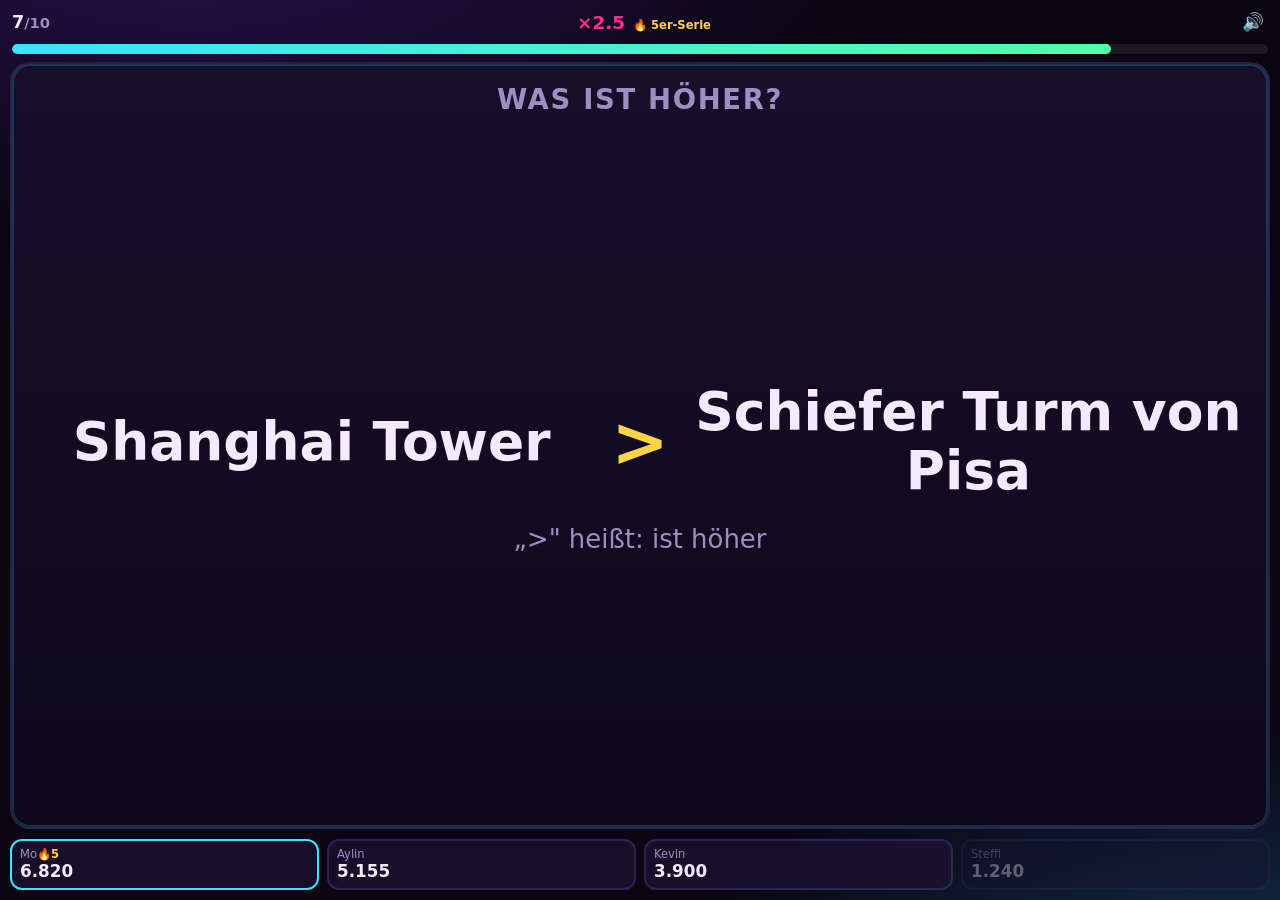
==== commit 67b37512: "Lobby-Optik auf die gemeinsame Basis der vier Spiele umgestellt Reflex hatte den Ablauf schon (Code," ====
--- a/public/probe.html
+++ b/public/probe.html
@@ -48,19 +48,19 @@
     <span class="codebox-vis">&Ouml;ffentlich &ndash; steht in der Liste</span>
     <button class="btn ghost small">Link kopieren</button></div>
   <div class="lobby-head"><h2>Spieler <span>3/4</span></h2></div>
-  <div class="playerlist">
-    <div class="pcard"><div class="pcard-name">Mo &#128081;</div><div class="pcard-state">Host</div></div>
-    <div class="pcard ready"><div class="pcard-name">Aylin</div><div class="pcard-state">bereit</div></div>
-    <div class="pcard"><div class="pcard-name">Kevin</div><div class="pcard-state">wartet</div></div>
-    <div class="pcard empty"><div class="pcard-name">frei</div></div>
+  <div class="seats">
+    <div class="seat"><div class="av">&#129418;</div><div class="nm">Mo (du)</div><div class="st">startet</div><div class="host">HOST</div></div>
+    <div class="seat ready"><div class="av">&#128025;</div><div class="nm">Aylin</div><div class="st">&#10003; bereit</div></div>
+    <div class="seat"><div class="av">&#129413;</div><div class="nm">Kevin</div><div class="st">wartet</div></div>
+    <div class="seat empty"><div class="av">&#129686;</div><div class="nm">frei</div><div class="st">wartet</div></div>
   </div>
-  <div>
+  <div id="hostControls">
     <div class="setting"><span class="setting-label">Runden</span>
       <div class="segmented"><button class="seg">6</button><button class="seg sel">10</button>
       <button class="seg">14</button><button class="seg">20</button></div></div>
     <div class="setting"><span class="setting-label">Sichtbar</span>
       <div class="segmented"><button class="seg sel">&Ouml;ffentlich</button><button class="seg">Privat</button></div></div>
-    <button class="btn big">Spiel starten</button>
+    <button class="btn primary big">Spiel starten</button>
     <p class="hintline">Warten auf die anderen &hellip;</p>
   </div>
   <button class="btn ghost small">Raum verlassen</button>
--- a/public/style.css
+++ b/public/style.css
@@ -1,23 +1,233 @@
-/* REFLEX ROYALE – Neon-Automat.
-   Höhen durchgängig in dvh und über Flex-Resthöhe, nie als Bruchteil des
-   Viewports: auf Android zählt vh die eingeblendete URL-Leiste nicht mit.
-   Die Spielfläche misst sich per Container-Queries selbst aus, damit die
-   Inhalte auf dem Handy und am Rechner gleich gut passen. */
+/* ══════════════ Gemeinsame Lobby-Basis ══════════════ Anfang ═══════════════
+   Identisch in PickUp, Magic Towers, Reflex Royale und Double. Wer hier etwas
+   ändert, ändert es in allen vier – der Block wird von Hand synchron gehalten,
+   es gibt bewusst keinen Build-Schritt.
+
+   --akzent/--akzent2 setzt jedes Spiel darunter selbst; alles andere ist gleich.
+   ────────────────────────────────────────────────────────────────────────── */
 
 :root {
-  --bg: #0a0713;
-  --bg2: #150d28;
-  --panel: #1b1233;
-  --line: #33244f;
-  --ink: #f4eeff;
-  --dim: #9a8fbb;
-  --pink: #ff2e88;
-  --cyan: #29e7ff;
-  --gold: #ffd400;
-  --purple: #8e2de2;
-  --good: #2bf58a;
+  --bg: #0a0612;
+  --bg2: #140b23;
+  --panel: rgba(30, 18, 52, .72);
+  --line: rgba(160, 120, 255, .18);
+  --ink: #f2ecff;
+  --muted: #9c8fc2;
+  --hot: #ff2e88;
+  --hot2: #ff8a3d;
+  --cool: #35e6ff;
+  --gold: #ffd447;
+  --good: #52ffa8;
   --bad: #ff4d5e;
-  --radius: 16px;
+  --r: 14px;
+  --shadow: 0 10px 30px rgba(0, 0, 0, .55);
+
+  /* Voreinstellung, wird je Spiel überschrieben */
+  --akzent: var(--hot);
+  --akzent2: var(--gold);
+}
+
+/* Screens: beide Schaltklassen, damit jedes Spiel seinen bisherigen
+   Umschalter behalten kann (.on in Magic Towers, .active in den anderen). */
+.screen.on, .screen.active, .view.active { display: flex; }
+
+/* ── Typo ─────────────────────────────────────────────────────────────── */
+.muted { color: var(--muted); }
+.small { font-size: 13px; }
+.center { text-align: center; }
+.spacer { flex: 1; }
+.row { display: flex; align-items: center; }
+.row.gap { gap: 10px; flex-wrap: wrap; justify-content: center; }
+
+.logo {
+  font-size: clamp(38px, 8vw, 76px); font-weight: 900;
+  letter-spacing: -.03em; line-height: .92; text-align: center;
+  background: linear-gradient(100deg, #fff 10%, var(--akzent) 45%, var(--akzent2) 95%);
+  -webkit-background-clip: text; background-clip: text; color: transparent;
+  filter: drop-shadow(0 4px 24px rgba(255, 46, 136, .35));
+}
+.logo span {
+  display: block;
+  background: linear-gradient(100deg, var(--cool), #a06bff);
+  -webkit-background-clip: text; background-clip: text; color: transparent;
+}
+.logo.sm { font-size: 20px; line-height: 1; }
+.logo.sm span { display: inline; }
+.tag {
+  color: var(--muted); margin-top: 10px; font-size: 15px;
+  letter-spacing: .12em; text-transform: uppercase; text-align: center;
+}
+
+/* ── Panels ───────────────────────────────────────────────────────────── */
+.panel {
+  background: var(--panel); border: 1px solid var(--line); border-radius: 20px;
+  padding: 24px; backdrop-filter: blur(14px); box-shadow: var(--shadow);
+  display: flex; flex-direction: column; gap: 12px; width: 100%;
+}
+.panel.narrow { max-width: 380px; }
+.panel.wide { max-width: 700px; }
+
+/* ── Formulare ────────────────────────────────────────────────────────── */
+.field { display: flex; flex-direction: column; gap: 6px; }
+.field span {
+  font-size: 12px; text-transform: uppercase;
+  letter-spacing: .12em; color: var(--muted);
+}
+input, select {
+  background: rgba(0, 0, 0, .35); border: 1px solid var(--line); color: var(--ink);
+  border-radius: 12px; padding: 13px 15px; font-family: inherit; width: 100%;
+  /* 16px ist Pflicht: darunter zoomt iOS Safari beim Fokus in das Feld hinein. */
+  font-size: 16px;
+  transition: border-color .15s, box-shadow .15s;
+}
+input:focus, select:focus {
+  outline: none; border-color: var(--akzent);
+  box-shadow: 0 0 0 3px rgba(255, 46, 136, .18);
+}
+
+/* ── Buttons ──────────────────────────────────────────────────────────── */
+.btn {
+  border: 1px solid var(--line); background: rgba(255, 255, 255, .06); color: var(--ink);
+  border-radius: 12px; padding: 13px 18px; font-size: 15px; font-weight: 700;
+  font-family: inherit; cursor: pointer; user-select: none;
+  transition: transform .12s, filter .15s, background .15s;
+}
+.btn:hover { background: rgba(255, 255, 255, .12); }
+.btn:active { transform: scale(.96); }
+.btn.big { padding: 16px 26px; font-size: 17px; }
+/* .sm und .small sind dasselbe – die vier Spiele hatten je eine der beiden
+   Schreibweisen, beide bleiben gültig, damit kein Markup umgeschrieben wird. */
+.btn.sm, .btn.small { padding: 8px 12px; font-size: 13px; width: auto; }
+.btn.ghost { background: transparent; }
+.btn.primary {
+  background: linear-gradient(100deg, var(--akzent), var(--akzent2));
+  border-color: transparent; color: #180a12;
+  box-shadow: 0 6px 22px rgba(255, 46, 136, .3);
+}
+.btn.primary:hover { filter: brightness(1.12); }
+.btn.on { background: linear-gradient(100deg, #1ec98a, var(--good)); color: #04220f; border-color: transparent; }
+.btn:disabled { opacity: .35; cursor: not-allowed; transform: none; }
+
+/* ── Trenner „oder beitreten" ─────────────────────────────────────────── */
+.or { display: flex; align-items: center; gap: 12px; color: var(--muted); font-size: 13px; }
+.or::before, .or::after { content: ""; flex: 1; height: 1px; background: var(--line); }
+
+/* ── Einstellungszeile: Beschriftung links, Schalter rechts ───────────── */
+.setting { display: flex; align-items: center; justify-content: space-between; gap: 12px; }
+.setting-label {
+  font-size: 12px; color: var(--muted);
+  text-transform: uppercase; letter-spacing: .12em;
+}
+
+/* ── Sichtbarkeit: Öffentlich | Privat ────────────────────────────────── */
+.segmented {
+  display: flex; gap: 4px; padding: 4px;
+  background: rgba(0, 0, 0, .35); border: 1px solid var(--line); border-radius: 12px;
+}
+.seg {
+  flex: 1; border: 0; background: transparent; color: var(--muted);
+  font: 700 14px/1 inherit; font-family: inherit; padding: 10px 8px;
+  border-radius: 9px; cursor: pointer; transition: background .15s, color .15s;
+}
+.seg.sel { background: rgba(255, 255, 255, .1); color: var(--ink); }
+
+/* ── Raumcode + Teilen ────────────────────────────────────────────────── */
+.codebox {
+  text-align: center; background: var(--panel);
+  border: 2px dashed var(--line); border-radius: var(--r); padding: 16px;
+}
+.codebox-label {
+  display: block; font-size: 11px; letter-spacing: .18em;
+  color: var(--muted); text-transform: uppercase;
+}
+.codebox strong {
+  display: block; font-size: clamp(34px, 11vw, 46px); font-weight: 900;
+  letter-spacing: .22em; color: var(--gold); margin: 4px 0 10px;
+  /* Der Code wird abgetippt und vorgelesen – Ziffern gleich breit. */
+  font-variant-numeric: tabular-nums;
+}
+.codebox-vis { display: block; font-size: 12px; color: var(--muted); margin-bottom: 10px; }
+.codebox .btn { margin: 0 auto; }
+
+.joinrow { display: flex; gap: 10px; }
+.joinrow input { text-align: center; letter-spacing: .3em; font-weight: 800; }
+.joinrow .btn { width: auto; flex: 0 0 auto; }
+
+/* ── Offene Räume ─────────────────────────────────────────────────────── */
+.rooms-head {
+  font-size: 13px; letter-spacing: .1em;
+  text-transform: uppercase; color: var(--muted);
+}
+.rooms-head span { color: var(--cool); }
+.roomlist { display: flex; flex-direction: column; gap: 8px; }
+.rooms-empty {
+  font-size: 13px; color: var(--muted); line-height: 1.45;
+  padding: 12px 14px; border: 2px dashed var(--line); border-radius: var(--r);
+}
+.roomrow {
+  display: grid; grid-template-columns: minmax(0, 1fr) auto auto;
+  align-items: center; gap: 10px;
+  background: var(--panel); border: 1px solid var(--line);
+  border-radius: var(--r); padding: 12px 14px;
+  cursor: pointer; text-align: left; color: inherit;
+  font-family: inherit; font-size: 15px;
+  transition: transform .14s, border-color .15s, background .15s;
+}
+.roomrow:hover { transform: translateY(-2px); border-color: var(--akzent); background: rgba(255, 46, 136, .1); }
+.roomrow:active { transform: scale(.98); }
+.roomrow-name { font-weight: 800; overflow: hidden; text-overflow: ellipsis; white-space: nowrap; }
+.roomrow-meta { font-size: 12px; color: var(--muted); }
+.roomrow-code { font-weight: 900; letter-spacing: .12em; color: var(--gold); font-variant-numeric: tabular-nums; }
+.roomrow-count { font-weight: 900; color: var(--gold); font-variant-numeric: tabular-nums; }
+
+.pill {
+  font-size: 11px; padding: 3px 9px; border-radius: 99px;
+  background: rgba(255, 255, 255, .1); letter-spacing: .06em;
+  text-transform: uppercase; white-space: nowrap;
+}
+.pill.live { background: rgba(255, 46, 136, .22); color: var(--hot); }
+.pill.open { background: rgba(82, 255, 168, .18); color: var(--good); }
+
+/* ── Warteraum: Sitze ─────────────────────────────────────────────────── */
+/* 110px, nicht 140: bei 360px Displaybreite bleiben nach Screen- und
+   Panel-Polsterung nur ~276px übrig – mit 140px stünden die Sitze
+   untereinander und der Warteraum wäre doppelt so hoch. */
+.seats { display: grid; grid-template-columns: repeat(auto-fit, minmax(110px, 1fr)); gap: 12px; margin: 8px 0 4px; }
+.seat {
+  border: 1px solid var(--line); border-radius: 16px; padding: 16px 12px;
+  text-align: center; background: rgba(0, 0, 0, .28);
+  transition: border-color .2s, box-shadow .2s;
+}
+.seat.ready { border-color: var(--good); box-shadow: 0 0 0 3px rgba(82, 255, 168, .12); }
+.seat.off { opacity: .45; }
+.seat .av { font-size: 30px; }
+.seat .nm { font-weight: 800; margin-top: 4px; overflow: hidden; text-overflow: ellipsis; white-space: nowrap; }
+.seat .st { font-size: 12px; color: var(--muted); margin-top: 3px; }
+.seat.ready .st { color: var(--good); }
+.seat .host { font-size: 11px; color: var(--gold); letter-spacing: .1em; }
+.seat.empty { border-style: dashed; opacity: .4; }
+
+@media (prefers-reduced-motion: reduce) {
+  .btn, .roomrow, .seat { transition: none; }
+  /* Auch Einblend-Animationen aus: sie starten bei opacity 0, und wer
+     Bewegung abgeschaltet hat, soll den Inhalt sofort sehen – nicht erst
+     nach der Animation. Nebenbei trifft so auch der Layout-Screenshot
+     nicht mehr Frame 0. */
+  .screen, .screen.on { animation: none !important; }
+}
+
+/* ══════════════ Gemeinsame Lobby-Basis ══════════════ Ende ═════════════════ */
+
+/* Reflex Royale: eigener Akzent + Altnamen, die der Rest dieser Datei und
+   render.js weiterbenutzen. So aendert sich die Farbe an einer Stelle. */
+:root {
+  --akzent: var(--hot);
+  --akzent2: var(--cool);
+  --dim: var(--muted);
+  --pink: var(--hot);
+  --cyan: var(--cool);
+  --purple: #7a3dff;
+  --radius: var(--r);
 }
 
 * { box-sizing: border-box; margin: 0; padding: 0; }
@@ -56,43 +266,6 @@
 #screen-game.active { display: block; overflow: hidden; }
 
 /* --- Bausteine ----------------------------------------------------------- */
-
-.btn {
-  display: block;
-  width: 100%;
-  padding: 14px 18px;
-  border: none;
-  border-radius: var(--radius);
-  background: linear-gradient(160deg, var(--pink), #b3186a);
-  color: #fff;
-  font-weight: 800;
-  letter-spacing: .04em;
-  cursor: pointer;
-  box-shadow: 0 6px 0 #7d0f49, 0 10px 24px #ff2e8840;
-  transition: transform .08s, box-shadow .08s, filter .15s;
-}
-.btn:active { transform: translateY(4px); box-shadow: 0 2px 0 #7d0f49; }
-.btn:disabled { filter: grayscale(.7) brightness(.6); cursor: not-allowed; }
-.btn.big { padding: 18px; font-size: 1.15rem; }
-.btn.small { padding: 9px 14px; font-size: .85rem; width: auto; }
-.btn.ghost {
-  background: transparent;
-  border: 2px solid var(--line);
-  color: var(--dim);
-  box-shadow: none;
-}
-.btn.ghost:active { transform: translateY(2px); }
-.btn.on { background: linear-gradient(160deg, var(--good), #12a35d); box-shadow: 0 6px 0 #0b7a45; }
-
-input {
-  width: 100%;
-  padding: 14px 16px;
-  border: 2px solid var(--line);
-  border-radius: var(--radius);
-  background: #0f0a1d;
-  outline: none;
-}
-input:focus { border-color: var(--cyan); }
 
 .hintline { color: var(--dim); font-size: .85rem; text-align: center; margin-top: 10px; }
 
@@ -127,147 +300,18 @@
   justify-content: center;
 }
 
-.logo {
-  text-align: center;
-  line-height: .92;
-  font-weight: 900;
-  letter-spacing: .02em;
-}
-.logo span {
-  display: block;
-  font-size: 2.6rem;
-  color: var(--cyan);
-  text-shadow: 0 0 18px #29e7ff80;
-}
-.logo em {
-  display: block;
-  font-style: normal;
-  font-size: 3.2rem;
-  color: var(--gold);
-  text-shadow: 0 0 22px #ffd40070;
-}
-.tagline { text-align: center; color: var(--dim); margin-bottom: 10px; }
+.tagline { text-align: center; color: var(--muted); margin-bottom: 10px; }
 .field-label { font-size: .8rem; color: var(--dim); letter-spacing: .08em; text-transform: uppercase; }
 
-.or {
-  display: flex;
-  align-items: center;
-  gap: 12px;
-  color: var(--dim);
-  font-size: .8rem;
-}
-.or::before, .or::after {
-  content: "";
-  flex: 1;
-  height: 1px;
-  background: var(--line);
-}
-
-.joinrow { display: flex; gap: 10px; }
-.joinrow input { text-align: center; letter-spacing: .3em; font-weight: 800; }
-.joinrow .btn { width: auto; flex: 0 0 auto; }
-
-/* --- Offene Räume -------------------------------------------------------- */
-
-.rooms-head {
-  font-size: .8rem;
-  letter-spacing: .1em;
-  text-transform: uppercase;
-  color: var(--dim);
-}
-.rooms-head span { color: var(--cyan); }
-.roomlist { display: flex; flex-direction: column; gap: 8px; }
-.rooms-empty {
-  font-size: .82rem;
-  color: var(--dim);
-  line-height: 1.45;
-  padding: 12px 14px;
-  border: 2px dashed var(--line);
-  border-radius: var(--radius);
-}
-.roomrow {
-  display: grid;
-  grid-template-columns: minmax(0, 1fr) auto auto;
-  align-items: center;
-  gap: 12px;
-  width: 100%;
-  padding: 13px 14px;
-  border: 2px solid var(--line);
-  border-radius: var(--radius);
-  background: var(--panel);
-  cursor: pointer;
-  text-align: left;
-  transition: border-color .15s, transform .08s;
-}
-.roomrow:active { transform: translateY(2px); }
-.roomrow:hover { border-color: var(--cyan); }
-.roomrow-host {
-  font-weight: 800;
-  overflow: hidden;
-  text-overflow: ellipsis;
-  white-space: nowrap;
-}
-.roomrow-meta { font-size: .78rem; color: var(--dim); }
-.roomrow-count {
-  font-weight: 900;
-  color: var(--gold);
-  font-variant-numeric: tabular-nums;
-}
-.codebox-vis { display: block; font-size: .76rem; color: var(--dim); margin-bottom: 10px; }
-
 /* --- Lobby --------------------------------------------------------------- */
-
-.codebox {
-  text-align: center;
-  background: var(--panel);
-  border: 2px dashed var(--line);
-  border-radius: var(--radius);
-  padding: 16px;
-}
-.codebox-label { display: block; font-size: .72rem; letter-spacing: .18em; color: var(--dim); text-transform: uppercase; }
-.codebox strong {
-  display: block;
-  font-size: 2.6rem;
-  font-weight: 900;
-  letter-spacing: .22em;
-  color: var(--gold);
-  margin: 4px 0 10px;
-}
-.codebox .btn { margin: 0 auto; }
 
 .lobby-head h2 { font-size: 1rem; letter-spacing: .08em; text-transform: uppercase; color: var(--dim); }
 .lobby-head span { color: var(--ink); }
 
-.playerlist { display: grid; grid-template-columns: 1fr 1fr; gap: 10px; }
-.pcard {
-  background: var(--panel);
-  border: 2px solid var(--line);
-  border-radius: var(--radius);
-  padding: 14px 12px;
-  min-height: 76px;
-  display: flex;
-  flex-direction: column;
-  justify-content: center;
-  gap: 4px;
-}
-.pcard.empty { opacity: .4; border-style: dashed; }
-.pcard.ready { border-color: var(--good); box-shadow: 0 0 18px #2bf58a30; }
-.pcard-name { font-weight: 800; overflow: hidden; text-overflow: ellipsis; white-space: nowrap; }
-.pcard-state { font-size: .78rem; color: var(--dim); }
-
-.setting { display: flex; align-items: center; justify-content: space-between; gap: 12px; margin: 6px 0 12px; }
-.setting-label { font-size: .8rem; color: var(--dim); text-transform: uppercase; letter-spacing: .1em; }
-.segmented { display: flex; gap: 6px; }
-.seg {
-  border: 2px solid var(--line);
-  background: transparent;
-  color: var(--dim);
-  border-radius: 10px;
-  padding: 8px 12px;
-  font-weight: 800;
-  cursor: pointer;
-}
-.seg.sel { border-color: var(--cyan); color: var(--cyan); background: #29e7ff18; }
+/* Die Steuerblöcke im Warteraum sind Flex-Spalten, damit die Knöpfe darin
+   auf volle Breite gehen – so wie in den Panels der anderen Spiele. */
+#hostControls, #guestControls { display: flex; flex-direction: column; gap: 10px; }
+#hostControls[hidden], #guestControls[hidden] { display: none; }
 
 /* --- Spielbildschirm ----------------------------------------------------- */
 /* Drei gestapelte Zeilen: Kopf und Fuß nehmen, was sie brauchen, die Bühne
